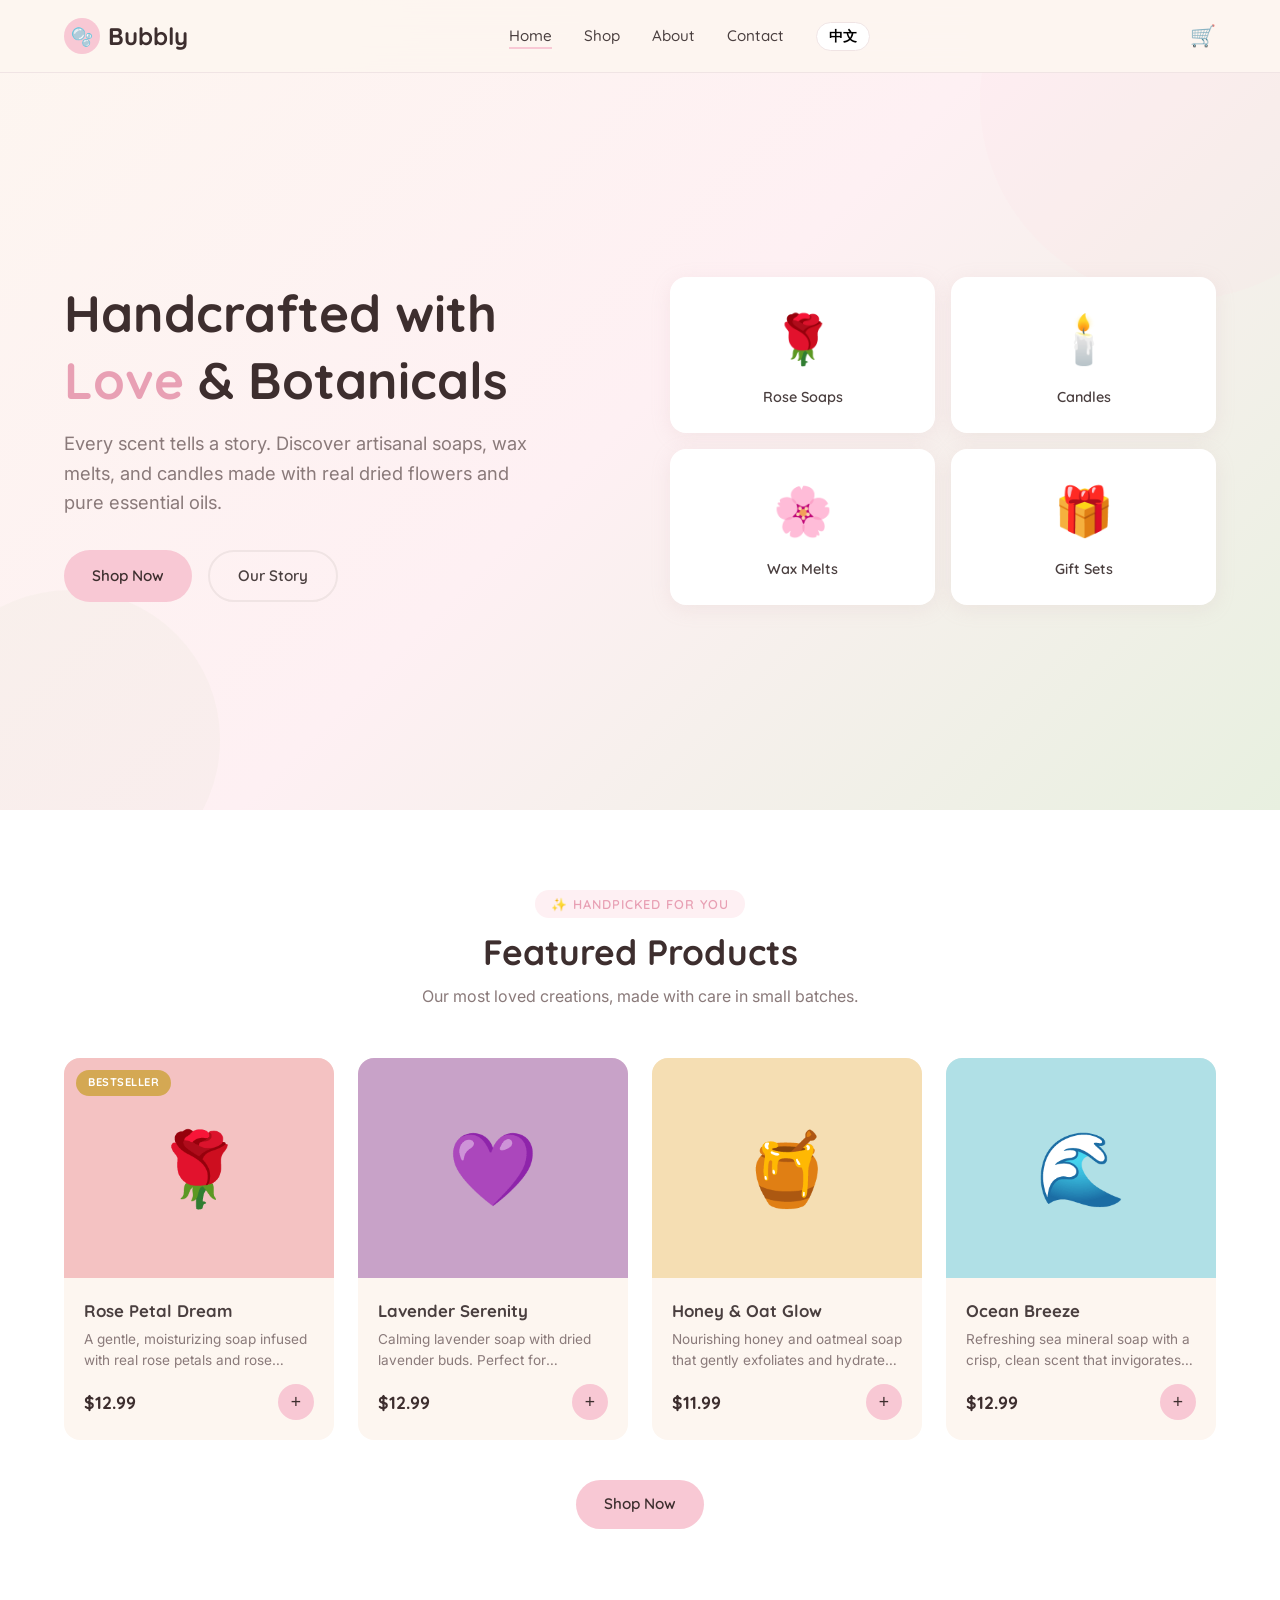
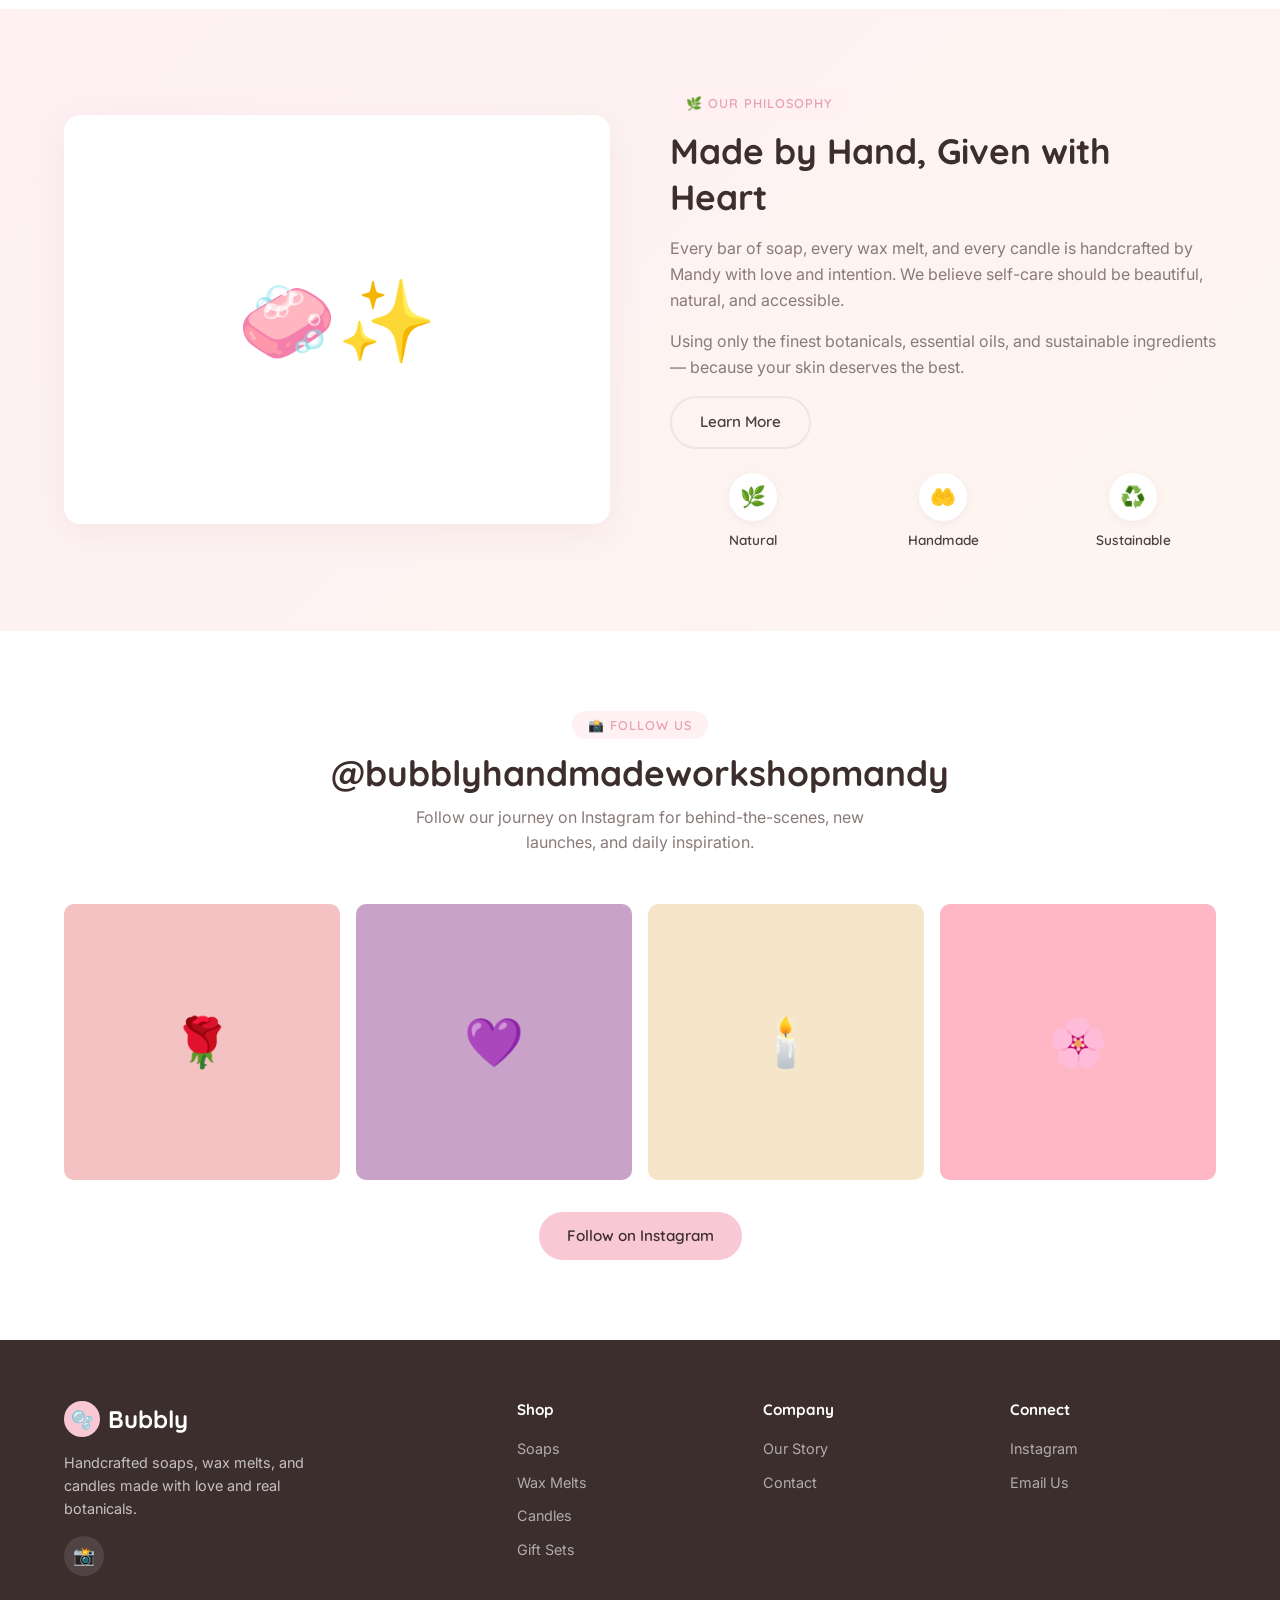
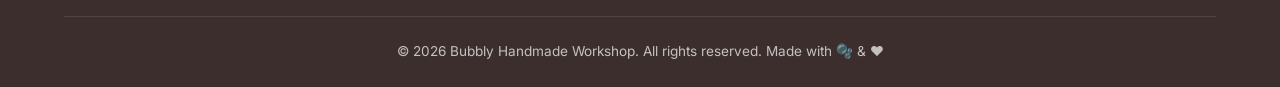
==== index.html @ 559df884 "🫧 Initial Bubbly Handmade Workshop website" ====
<!DOCTYPE html>
<html lang="en">
<head>
  <meta charset="UTF-8">
  <meta name="viewport" content="width=device-width, initial-scale=1.0">
  <title>Bubbly Handmade Workshop — Artisanal Soaps, Candles & Wax Melts</title>
  <meta name="description" content="Handcrafted soaps, wax melts, and candles made with real dried flowers and pure essential oils. Every scent tells a story.">
  <meta property="og:title" content="Bubbly Handmade Workshop">
  <meta property="og:description" content="Artisanal soaps, candles & wax melts handcrafted with love and botanicals.">
  <meta property="og:type" content="website">
  <link rel="preconnect" href="https://fonts.googleapis.com">
  <link href="https://fonts.googleapis.com/css2?family=Inter:wght@400;500;600&family=Quicksand:wght@500;600;700&display=swap" rel="stylesheet">
  <link rel="stylesheet" href="assets/css/style.css">
  <link rel="icon" href="data:image/svg+xml,<svg xmlns=%22http://www.w3.org/2000/svg%22 viewBox=%220 0 100 100%22><text y=%22.9em%22 font-size=%2290%22>🫧</text></svg>">
</head>
<body data-page="home">

  <!-- Header -->
  <header class="header">
    <nav class="nav">
      <a href="index.html" class="logo">
        <span class="logo-bubble">🫧</span>
        Bubbly
      </a>
      <ul class="nav-links">
        <li><a href="index.html" class="active" data-i18n="home">Home</a></li>
        <li><a href="shop.html" data-i18n="shop">Shop</a></li>
        <li><a href="about.html" data-i18n="about">About</a></li>
        <li><a href="contact.html" data-i18n="contact">Contact</a></li>
        <li><button class="lang-toggle" onclick="toggleLang()">中文</button></li>
      </ul>
      <div style="display:flex;align-items:center;gap:16px">
        <div class="nav-cart" onclick="toggleCart()">
          🛒<span class="cart-count"></span>
        </div>
        <button class="menu-toggle" onclick="toggleMenu()">☰</button>
      </div>
    </nav>
  </header>

  <!-- Hero -->
  <section class="hero">
    <div class="hero-content">
      <div class="hero-text">
        <h1 data-i18n="heroTitle">Handcrafted with <span>Love</span> & Botanicals</h1>
        <p class="hero-subtitle" data-i18n="heroSub">Every scent tells a story. Discover artisanal soaps, wax melts, and candles made with real dried flowers and pure essential oils.</p>
        <div class="hero-buttons">
          <a href="shop.html" class="btn btn-primary" data-i18n="shopNow">Shop Now</a>
          <a href="about.html" class="btn btn-secondary" data-i18n="ourStory">Our Story</a>
        </div>
      </div>
      <div class="hero-visual">
        <div class="hero-card">
          <div class="hero-card-emoji">🌹</div>
          <div class="hero-card-label">Rose Soaps</div>
        </div>
        <div class="hero-card">
          <div class="hero-card-emoji">🕯️</div>
          <div class="hero-card-label">Candles</div>
        </div>
        <div class="hero-card">
          <div class="hero-card-emoji">🌸</div>
          <div class="hero-card-label">Wax Melts</div>
        </div>
        <div class="hero-card">
          <div class="hero-card-emoji">🎁</div>
          <div class="hero-card-label">Gift Sets</div>
        </div>
      </div>
    </div>
  </section>

  <!-- Featured Products -->
  <section class="featured section">
    <div class="container">
      <div class="section-header">
        <span class="section-tag" data-i18n="featuredTag">✨ Handpicked for You</span>
        <h2 data-i18n="featuredTitle">Featured Products</h2>
        <p data-i18n="featuredSub">Our most loved creations, made with care in small batches.</p>
      </div>
      <div class="product-grid" id="featured-products"></div>
      <div class="text-center" style="margin-top:40px">
        <a href="shop.html" class="btn btn-primary" data-i18n="shopNow">Shop Now</a>
      </div>
    </div>
  </section>

  <!-- About Preview -->
  <section class="about-preview section">
    <div class="container">
      <div class="about-grid">
        <div class="about-image-placeholder">🧼✨</div>
        <div class="about-text">
          <span class="section-tag" data-i18n="aboutTag">🌿 Our Philosophy</span>
          <h2 data-i18n="aboutTitle">Made by Hand, Given with Heart</h2>
          <p data-i18n="aboutText1">Every bar of soap, every wax melt, and every candle is handcrafted by Mandy with love and intention. We believe self-care should be beautiful, natural, and accessible.</p>
          <p data-i18n="aboutText2">Using only the finest botanicals, essential oils, and sustainable ingredients — because your skin deserves the best.</p>
          <a href="about.html" class="btn btn-secondary" data-i18n="learnMore">Learn More</a>
          <div class="about-values">
            <div class="about-value">
              <div class="about-value-icon">🌿</div>
              <div class="about-value-label" data-i18n="natural">Natural</div>
            </div>
            <div class="about-value">
              <div class="about-value-icon">🤲</div>
              <div class="about-value-label" data-i18n="handmade">Handmade</div>
            </div>
            <div class="about-value">
              <div class="about-value-icon">♻️</div>
              <div class="about-value-label" data-i18n="sustainable">Sustainable</div>
            </div>
          </div>
        </div>
      </div>
    </div>
  </section>

  <!-- Instagram -->
  <section class="instagram-section section">
    <div class="container">
      <div class="section-header">
        <span class="section-tag" data-i18n="instaTag">📸 Follow Us</span>
        <h2 data-i18n="instaTitle">@bubblyhandmadeworkshopmandy</h2>
        <p data-i18n="instaSub">Follow our journey on Instagram for behind-the-scenes, new launches, and daily inspiration.</p>
      </div>
      <div class="insta-grid">
        <div class="insta-item">
          <div class="insta-placeholder" style="background:#f4c2c2">🌹</div>
          <div class="insta-overlay">♡</div>
        </div>
        <div class="insta-item">
          <div class="insta-placeholder" style="background:#c8a2c8">💜</div>
          <div class="insta-overlay">♡</div>
        </div>
        <div class="insta-item">
          <div class="insta-placeholder" style="background:#f5e6ca">🕯️</div>
          <div class="insta-overlay">♡</div>
        </div>
        <div class="insta-item">
          <div class="insta-placeholder" style="background:#ffb7c5">🌸</div>
          <div class="insta-overlay">♡</div>
        </div>
      </div>
      <div class="text-center" style="margin-top:32px">
        <a href="https://www.instagram.com/bubblyhandmadeworkshopmandy" target="_blank" class="btn btn-primary" data-i18n="followUs">Follow on Instagram</a>
      </div>
    </div>
  </section>

  <!-- Footer -->
  <footer class="footer">
    <div class="container">
      <div class="footer-grid">
        <div class="footer-brand">
          <div class="logo"><span class="logo-bubble">🫧</span> Bubbly</div>
          <p>Handcrafted soaps, wax melts, and candles made with love and real botanicals.</p>
          <div class="footer-social">
            <a href="https://www.instagram.com/bubblyhandmadeworkshopmandy" target="_blank">📸</a>
          </div>
        </div>
        <div>
          <h4>Shop</h4>
          <ul class="footer-links">
            <li><a href="shop.html">Soaps</a></li>
            <li><a href="shop.html">Wax Melts</a></li>
            <li><a href="shop.html">Candles</a></li>
            <li><a href="shop.html">Gift Sets</a></li>
          </ul>
        </div>
        <div>
          <h4>Company</h4>
          <ul class="footer-links">
            <li><a href="about.html">Our Story</a></li>
            <li><a href="contact.html">Contact</a></li>
          </ul>
        </div>
        <div>
          <h4>Connect</h4>
          <ul class="footer-links">
            <li><a href="https://www.instagram.com/bubblyhandmadeworkshopmandy" target="_blank">Instagram</a></li>
            <li><a href="mailto:hello@bubblyhandmade.com">Email Us</a></li>
          </ul>
        </div>
      </div>
      <div class="footer-bottom">
        <p>© 2026 Bubbly Handmade Workshop. All rights reserved. Made with 🫧 & ❤️</p>
      </div>
    </div>
  </footer>

  <!-- Cart Drawer -->
  <div class="cart-overlay" onclick="toggleCart()"></div>
  <div class="cart-drawer">
    <div class="cart-header">
      <h3 data-i18n="cartTitle">🛒 Your Cart</h3>
      <button class="cart-close" onclick="toggleCart()">✕</button>
    </div>
    <div class="cart-items"></div>
    <div class="cart-footer">
      <div class="cart-total">
        <span data-i18n="total">Total</span>
        <span class="cart-total-amount">$0.00</span>
      </div>
      <button class="btn btn-gold cart-checkout-btn" onclick="checkout()" data-i18n="checkout">Checkout with Stripe</button>
    </div>
  </div>

  <script src="assets/js/app.js"></script>
</body>
</html>
---- assets/css/style.css ----
/* ============================================
   Bubbly Handmade Workshop — Main Stylesheet
   ============================================ */

/* --- Custom Properties --- */
:root {
  --pink: #f8c8d4;
  --pink-light: #fef0f3;
  --pink-dark: #e8a0b4;
  --cream: #fdf6f0;
  --white: #ffffff;
  --sage: #b8c9a3;
  --sage-light: #e8f0e0;
  --gold: #d4a853;
  --gold-light: #f5e6c8;
  --text: #4a3f3f;
  --text-light: #8a7a7a;
  --text-heading: #3d2e2e;
  --border: #f0e4e4;
  --shadow: rgba(200, 160, 170, 0.15);
  --shadow-hover: rgba(200, 160, 170, 0.25);
  --radius: 16px;
  --radius-sm: 10px;
  --radius-full: 50px;
  --transition: 0.3s ease;
  --font-body: 'Inter', -apple-system, BlinkMacSystemFont, sans-serif;
  --font-accent: 'Quicksand', 'Nunito', sans-serif;
  --max-width: 1200px;
}

/* --- Reset & Base --- */
*, *::before, *::after { box-sizing: border-box; margin: 0; padding: 0; }

html { scroll-behavior: smooth; font-size: 16px; }

body {
  font-family: var(--font-body);
  color: var(--text);
  background: var(--cream);
  line-height: 1.6;
  -webkit-font-smoothing: antialiased;
}

a { color: var(--pink-dark); text-decoration: none; transition: color var(--transition); }
a:hover { color: var(--gold); }

img { max-width: 100%; display: block; }

/* --- Typography --- */
h1, h2, h3, h4 {
  font-family: var(--font-accent);
  color: var(--text-heading);
  font-weight: 700;
  line-height: 1.3;
}

h1 { font-size: clamp(2rem, 5vw, 3.2rem); }
h2 { font-size: clamp(1.5rem, 3.5vw, 2.2rem); }
h3 { font-size: 1.2rem; }

/* --- Utility --- */
.container { max-width: var(--max-width); margin: 0 auto; padding: 0 24px; }
.section { padding: 80px 0; }
.text-center { text-align: center; }
.sr-only { position: absolute; width: 1px; height: 1px; overflow: hidden; clip: rect(0,0,0,0); }

/* --- Buttons --- */
.btn {
  display: inline-flex;
  align-items: center;
  gap: 8px;
  padding: 12px 28px;
  border-radius: var(--radius-full);
  font-family: var(--font-accent);
  font-weight: 600;
  font-size: 0.95rem;
  border: none;
  cursor: pointer;
  transition: all var(--transition);
  text-decoration: none;
}

.btn-primary {
  background: var(--pink);
  color: var(--text-heading);
}
.btn-primary:hover {
  background: var(--pink-dark);
  color: var(--white);
  transform: translateY(-2px);
  box-shadow: 0 8px 24px var(--shadow-hover);
}

.btn-secondary {
  background: transparent;
  color: var(--text);
  border: 2px solid var(--border);
}
.btn-secondary:hover {
  border-color: var(--pink);
  color: var(--pink-dark);
}

.btn-gold {
  background: var(--gold);
  color: var(--white);
}
.btn-gold:hover {
  background: #c49a48;
  transform: translateY(-2px);
  box-shadow: 0 8px 24px rgba(212, 168, 83, 0.3);
}

.btn-sm { padding: 8px 20px; font-size: 0.85rem; }

/* --- Header / Nav --- */
.header {
  position: fixed;
  top: 0; left: 0; right: 0;
  z-index: 1000;
  background: rgba(253, 246, 240, 0.92);
  backdrop-filter: blur(20px);
  border-bottom: 1px solid var(--border);
  transition: box-shadow var(--transition);
}

.header.scrolled { box-shadow: 0 4px 20px var(--shadow); }

.nav {
  display: flex;
  align-items: center;
  justify-content: space-between;
  height: 72px;
  max-width: var(--max-width);
  margin: 0 auto;
  padding: 0 24px;
}

.logo {
  font-family: var(--font-accent);
  font-size: 1.5rem;
  font-weight: 700;
  color: var(--text-heading);
  display: flex;
  align-items: center;
  gap: 8px;
}

.logo-bubble {
  width: 36px; height: 36px;
  background: var(--pink);
  border-radius: 50%;
  display: flex; align-items: center; justify-content: center;
  font-size: 1.1rem;
}

.nav-links { display: flex; gap: 32px; list-style: none; align-items: center; }

.nav-links a {
  font-family: var(--font-accent);
  font-weight: 500;
  color: var(--text);
  font-size: 0.95rem;
  position: relative;
}

.nav-links a::after {
  content: '';
  position: absolute;
  bottom: -4px; left: 0;
  width: 0; height: 2px;
  background: var(--pink);
  transition: width var(--transition);
}

.nav-links a:hover::after,
.nav-links a.active::after { width: 100%; }

.nav-cart {
  position: relative;
  font-size: 1.3rem;
  cursor: pointer;
}

.cart-count {
  position: absolute;
  top: -8px; right: -10px;
  background: var(--gold);
  color: white;
  font-size: 0.7rem;
  font-weight: 700;
  width: 20px; height: 20px;
  border-radius: 50%;
  display: flex; align-items: center; justify-content: center;
}

.cart-count:empty { display: none; }

.lang-toggle {
  font-size: 0.85rem;
  padding: 4px 12px;
  border-radius: var(--radius-full);
  border: 1.5px solid var(--border);
  background: var(--white);
  cursor: pointer;
  font-family: var(--font-accent);
  font-weight: 600;
  transition: all var(--transition);
}

.lang-toggle:hover { border-color: var(--pink); }

/* Mobile menu */
.menu-toggle {
  display: none;
  background: none; border: none;
  font-size: 1.5rem; cursor: pointer;
  color: var(--text);
}

/* --- Hero --- */
.hero {
  min-height: 90vh;
  display: flex;
  align-items: center;
  padding-top: 72px;
  background: linear-gradient(135deg, var(--cream) 0%, var(--pink-light) 50%, var(--sage-light) 100%);
  position: relative;
  overflow: hidden;
}

.hero::before {
  content: '';
  position: absolute;
  width: 400px; height: 400px;
  background: var(--pink);
  border-radius: 50%;
  opacity: 0.08;
  top: -100px; right: -100px;
}

.hero::after {
  content: '';
  position: absolute;
  width: 300px; height: 300px;
  background: var(--sage);
  border-radius: 50%;
  opacity: 0.08;
  bottom: -80px; left: -80px;
}

.hero-content {
  max-width: var(--max-width);
  margin: 0 auto;
  padding: 0 24px;
  display: grid;
  grid-template-columns: 1fr 1fr;
  gap: 60px;
  align-items: center;
  position: relative;
  z-index: 1;
}

.hero-text h1 {
  margin-bottom: 16px;
}

.hero-text h1 span { color: var(--pink-dark); }

.hero-subtitle {
  font-size: 1.15rem;
  color: var(--text-light);
  margin-bottom: 32px;
  max-width: 480px;
}

.hero-buttons { display: flex; gap: 16px; flex-wrap: wrap; }

.hero-visual {
  display: grid;
  grid-template-columns: 1fr 1fr;
  gap: 16px;
}

.hero-card {
  background: var(--white);
  border-radius: var(--radius);
  padding: 24px;
  text-align: center;
  box-shadow: 0 4px 20px var(--shadow);
  transition: transform var(--transition);
  animation: fadeUp 0.6s ease both;
}

.hero-card:nth-child(2) { animation-delay: 0.1s; transform: translateY(20px); }
.hero-card:nth-child(3) { animation-delay: 0.2s; }
.hero-card:nth-child(4) { animation-delay: 0.3s; transform: translateY(20px); }

.hero-card:hover { transform: translateY(-4px); }
.hero-card:nth-child(2):hover, .hero-card:nth-child(4):hover { transform: translateY(16px); }

.hero-card-emoji { font-size: 3rem; margin-bottom: 8px; }
.hero-card-label { font-family: var(--font-accent); font-weight: 600; font-size: 0.9rem; }

/* --- Featured Products --- */
.featured { background: var(--white); }

.section-header {
  text-align: center;
  margin-bottom: 48px;
}

.section-header p {
  color: var(--text-light);
  margin-top: 8px;
  max-width: 500px;
  margin-left: auto;
  margin-right: auto;
}

.section-tag {
  display: inline-block;
  background: var(--pink-light);
  color: var(--pink-dark);
  padding: 4px 16px;
  border-radius: var(--radius-full);
  font-size: 0.8rem;
  font-weight: 600;
  font-family: var(--font-accent);
  margin-bottom: 12px;
  text-transform: uppercase;
  letter-spacing: 1px;
}

.product-grid {
  display: grid;
  grid-template-columns: repeat(auto-fill, minmax(260px, 1fr));
  gap: 24px;
}

.product-card {
  background: var(--cream);
  border-radius: var(--radius);
  overflow: hidden;
  transition: all var(--transition);
  cursor: pointer;
  position: relative;
}

.product-card:hover {
  transform: translateY(-6px);
  box-shadow: 0 12px 32px var(--shadow-hover);
}

.product-image {
  height: 220px;
  display: flex;
  align-items: center;
  justify-content: center;
  font-size: 4.5rem;
  position: relative;
}

.product-badge {
  position: absolute;
  top: 12px; left: 12px;
  background: var(--gold);
  color: white;
  font-size: 0.7rem;
  font-weight: 700;
  padding: 4px 12px;
  border-radius: var(--radius-full);
  font-family: var(--font-accent);
  text-transform: uppercase;
  letter-spacing: 0.5px;
}

.product-info { padding: 20px; }

.product-name {
  font-family: var(--font-accent);
  font-weight: 700;
  font-size: 1.05rem;
  margin-bottom: 4px;
}

.product-desc {
  font-size: 0.85rem;
  color: var(--text-light);
  margin-bottom: 12px;
  display: -webkit-box;
  -webkit-line-clamp: 2;
  -webkit-box-orient: vertical;
  overflow: hidden;
}

.product-footer {
  display: flex;
  align-items: center;
  justify-content: space-between;
}

.product-price {
  font-family: var(--font-accent);
  font-weight: 700;
  font-size: 1.1rem;
  color: var(--text-heading);
}

.add-to-cart-btn {
  width: 36px; height: 36px;
  border-radius: 50%;
  border: none;
  background: var(--pink);
  color: var(--text-heading);
  font-size: 1.1rem;
  cursor: pointer;
  transition: all var(--transition);
  display: flex; align-items: center; justify-content: center;
}

.add-to-cart-btn:hover {
  background: var(--gold);
  color: white;
  transform: scale(1.1);
}

/* --- About Preview --- */
.about-preview {
  background: linear-gradient(135deg, var(--pink-light), var(--cream));
}

.about-grid {
  display: grid;
  grid-template-columns: 1fr 1fr;
  gap: 60px;
  align-items: center;
}

.about-image-placeholder {
  width: 100%;
  aspect-ratio: 4/3;
  background: var(--white);
  border-radius: var(--radius);
  display: flex;
  align-items: center;
  justify-content: center;
  font-size: 5rem;
  box-shadow: 0 8px 32px var(--shadow);
}

.about-text h2 { margin-bottom: 16px; }

.about-text p {
  color: var(--text-light);
  margin-bottom: 16px;
}

.about-values {
  display: flex;
  gap: 24px;
  margin-top: 24px;
}

.about-value {
  text-align: center;
  flex: 1;
}

.about-value-icon {
  width: 48px; height: 48px;
  background: var(--white);
  border-radius: 50%;
  display: flex; align-items: center; justify-content: center;
  font-size: 1.3rem;
  margin: 0 auto 8px;
  box-shadow: 0 2px 8px var(--shadow);
}

.about-value-label {
  font-family: var(--font-accent);
  font-weight: 600;
  font-size: 0.85rem;
}

/* --- Instagram Section --- */
.instagram-section { background: var(--white); }

.insta-grid {
  display: grid;
  grid-template-columns: repeat(4, 1fr);
  gap: 16px;
  margin-top: 32px;
}

.insta-item {
  aspect-ratio: 1;
  border-radius: var(--radius-sm);
  overflow: hidden;
  position: relative;
  cursor: pointer;
}

.insta-placeholder {
  width: 100%;
  height: 100%;
  display: flex;
  align-items: center;
  justify-content: center;
  font-size: 3rem;
  transition: transform var(--transition);
}

.insta-item:hover .insta-placeholder { transform: scale(1.05); }

.insta-overlay {
  position: absolute;
  inset: 0;
  background: rgba(248, 200, 212, 0.8);
  display: flex;
  align-items: center;
  justify-content: center;
  opacity: 0;
  transition: opacity var(--transition);
  color: white;
  font-size: 1.5rem;
}

.insta-item:hover .insta-overlay { opacity: 1; }

/* --- Footer --- */
.footer {
  background: var(--text-heading);
  color: rgba(255,255,255,0.7);
  padding: 60px 0 24px;
}

.footer-grid {
  display: grid;
  grid-template-columns: 2fr 1fr 1fr 1fr;
  gap: 40px;
  margin-bottom: 40px;
}

.footer-brand .logo { color: white; margin-bottom: 12px; }
.footer-brand .logo-bubble { background: var(--pink); }
.footer-brand p { font-size: 0.9rem; max-width: 280px; }

.footer h4 {
  color: white;
  font-size: 0.95rem;
  margin-bottom: 16px;
}

.footer-links { list-style: none; }
.footer-links li { margin-bottom: 8px; }
.footer-links a {
  color: rgba(255,255,255,0.6);
  font-size: 0.9rem;
  transition: color var(--transition);
}
.footer-links a:hover { color: var(--pink); }

.footer-social {
  display: flex;
  gap: 12px;
  margin-top: 16px;
}

.footer-social a {
  width: 40px; height: 40px;
  border-radius: 50%;
  background: rgba(255,255,255,0.1);
  display: flex; align-items: center; justify-content: center;
  font-size: 1.1rem;
  transition: all var(--transition);
}

.footer-social a:hover { background: var(--pink); transform: translateY(-2px); }

.footer-bottom {
  border-top: 1px solid rgba(255,255,255,0.1);
  padding-top: 24px;
  text-align: center;
  font-size: 0.85rem;
}

/* --- Shop Page --- */
.shop-hero {
  padding: 120px 0 40px;
  background: linear-gradient(135deg, var(--cream), var(--pink-light));
  text-align: center;
}

.category-filters {
  display: flex;
  gap: 12px;
  justify-content: center;
  margin-top: 24px;
  flex-wrap: wrap;
}

.filter-btn {
  padding: 8px 24px;
  border-radius: var(--radius-full);
  border: 2px solid var(--border);
  background: var(--white);
  font-family: var(--font-accent);
  font-weight: 600;
  font-size: 0.85rem;
  cursor: pointer;
  transition: all var(--transition);
  color: var(--text);
}

.filter-btn:hover, .filter-btn.active {
  background: var(--pink);
  border-color: var(--pink);
  color: var(--text-heading);
}

.shop-grid { padding: 60px 0 80px; }

/* --- About Page --- */
.about-hero {
  padding: 120px 0 60px;
  background: linear-gradient(135deg, var(--sage-light), var(--cream), var(--pink-light));
  text-align: center;
}

.about-story { background: var(--white); }

.story-content {
  max-width: 700px;
  margin: 0 auto;
  text-align: center;
}

.story-content p {
  color: var(--text-light);
  font-size: 1.05rem;
  margin-bottom: 16px;
  line-height: 1.8;
}

.values-grid {
  display: grid;
  grid-template-columns: repeat(3, 1fr);
  gap: 32px;
  margin-top: 48px;
}

.value-card {
  background: var(--cream);
  border-radius: var(--radius);
  padding: 32px;
  text-align: center;
  transition: transform var(--transition);
}

.value-card:hover { transform: translateY(-4px); }

.value-icon {
  font-size: 2.5rem;
  margin-bottom: 16px;
}

.value-card h3 { margin-bottom: 8px; }
.value-card p { font-size: 0.9rem; color: var(--text-light); }

/* --- Contact Page --- */
.contact-hero {
  padding: 120px 0 40px;
  background: linear-gradient(135deg, var(--cream), var(--pink-light));
  text-align: center;
}

.contact-grid {
  display: grid;
  grid-template-columns: 1fr 1fr;
  gap: 48px;
  align-items: start;
}

.contact-form {
  background: var(--white);
  padding: 40px;
  border-radius: var(--radius);
  box-shadow: 0 4px 20px var(--shadow);
}

.form-group { margin-bottom: 20px; }

.form-group label {
  display: block;
  font-family: var(--font-accent);
  font-weight: 600;
  font-size: 0.9rem;
  margin-bottom: 6px;
}

.form-group input,
.form-group textarea,
.form-group select {
  width: 100%;
  padding: 12px 16px;
  border: 2px solid var(--border);
  border-radius: var(--radius-sm);
  font-family: var(--font-body);
  font-size: 0.95rem;
  transition: border-color var(--transition);
  background: var(--cream);
}

.form-group input:focus,
.form-group textarea:focus {
  outline: none;
  border-color: var(--pink);
}

.form-group textarea { resize: vertical; min-height: 120px; }

.contact-info-cards { display: flex; flex-direction: column; gap: 20px; }

.info-card {
  background: var(--white);
  padding: 24px;
  border-radius: var(--radius);
  display: flex;
  align-items: center;
  gap: 16px;
  box-shadow: 0 2px 12px var(--shadow);
}

.info-card-icon {
  width: 48px; height: 48px;
  background: var(--pink-light);
  border-radius: 50%;
  display: flex; align-items: center; justify-content: center;
  font-size: 1.3rem;
  flex-shrink: 0;
}

.info-card h4 { font-size: 0.95rem; margin-bottom: 2px; }
.info-card p { font-size: 0.85rem; color: var(--text-light); }

/* --- Cart Drawer --- */
.cart-overlay {
  position: fixed;
  inset: 0;
  background: rgba(0,0,0,0.4);
  z-index: 2000;
  opacity: 0;
  pointer-events: none;
  transition: opacity var(--transition);
}

.cart-overlay.open { opacity: 1; pointer-events: all; }

.cart-drawer {
  position: fixed;
  top: 0; right: 0;
  width: 400px;
  max-width: 90vw;
  height: 100vh;
  background: var(--white);
  z-index: 2001;
  transform: translateX(100%);
  transition: transform var(--transition);
  display: flex;
  flex-direction: column;
}

.cart-drawer.open { transform: translateX(0); }

.cart-header {
  display: flex;
  align-items: center;
  justify-content: space-between;
  padding: 24px;
  border-bottom: 1px solid var(--border);
}

.cart-header h3 { font-family: var(--font-accent); }

.cart-close {
  background: none; border: none;
  font-size: 1.5rem; cursor: pointer;
  color: var(--text);
}

.cart-items {
  flex: 1;
  overflow-y: auto;
  padding: 24px;
}

.cart-empty {
  text-align: center;
  padding: 40px 0;
  color: var(--text-light);
}

.cart-empty-emoji { font-size: 3rem; margin-bottom: 12px; }

.cart-item {
  display: flex;
  gap: 16px;
  padding: 16px 0;
  border-bottom: 1px solid var(--border);
  align-items: center;
}

.cart-item-image {
  width: 60px; height: 60px;
  border-radius: var(--radius-sm);
  display: flex; align-items: center; justify-content: center;
  font-size: 2rem;
  flex-shrink: 0;
}

.cart-item-details { flex: 1; }
.cart-item-name { font-family: var(--font-accent); font-weight: 600; font-size: 0.95rem; }
.cart-item-price { font-size: 0.85rem; color: var(--text-light); }

.cart-item-qty {
  display: flex;
  align-items: center;
  gap: 8px;
}

.qty-btn {
  width: 28px; height: 28px;
  border-radius: 50%;
  border: 1.5px solid var(--border);
  background: none;
  cursor: pointer;
  font-size: 1rem;
  display: flex; align-items: center; justify-content: center;
  transition: all var(--transition);
}

.qty-btn:hover { border-color: var(--pink); background: var(--pink-light); }

.cart-footer {
  padding: 24px;
  border-top: 1px solid var(--border);
}

.cart-total {
  display: flex;
  justify-content: space-between;
  margin-bottom: 16px;
  font-family: var(--font-accent);
  font-weight: 700;
  font-size: 1.1rem;
}

.cart-checkout-btn { width: 100%; justify-content: center; }

/* --- Animations --- */
@keyframes fadeUp {
  from { opacity: 0; transform: translateY(20px); }
  to { opacity: 1; transform: translateY(0); }
}

.fade-in {
  opacity: 0;
  transform: translateY(20px);
  transition: opacity 0.6s ease, transform 0.6s ease;
}

.fade-in.visible {
  opacity: 1;
  transform: translateY(0);
}

/* --- Toast Notification --- */
.toast {
  position: fixed;
  bottom: 24px;
  right: 24px;
  background: var(--text-heading);
  color: white;
  padding: 14px 24px;
  border-radius: var(--radius-sm);
  font-family: var(--font-accent);
  font-weight: 600;
  font-size: 0.9rem;
  z-index: 3000;
  transform: translateY(100px);
  opacity: 0;
  transition: all 0.4s ease;
  display: flex; align-items: center; gap: 8px;
}

.toast.show { transform: translateY(0); opacity: 1; }

/* --- Responsive --- */
@media (max-width: 768px) {
  .nav-links { display: none; }
  .menu-toggle { display: block; }
  
  .nav-links.open {
    display: flex;
    flex-direction: column;
    position: absolute;
    top: 72px; left: 0; right: 0;
    background: var(--cream);
    padding: 24px;
    gap: 20px;
    border-bottom: 1px solid var(--border);
    box-shadow: 0 8px 20px var(--shadow);
  }

  .hero-content { grid-template-columns: 1fr; text-align: center; }
  .hero-subtitle { margin-left: auto; margin-right: auto; }
  .hero-buttons { justify-content: center; }
  .hero-visual { grid-template-columns: 1fr 1fr; }
  .hero-card:nth-child(2), .hero-card:nth-child(4) { transform: none; }

  .about-grid { grid-template-columns: 1fr; }
  .footer-grid { grid-template-columns: 1fr 1fr; }
  .contact-grid { grid-template-columns: 1fr; }
  .values-grid { grid-template-columns: 1fr; }
  .insta-grid { grid-template-columns: 1fr 1fr; }
  .about-values { flex-direction: column; }
}
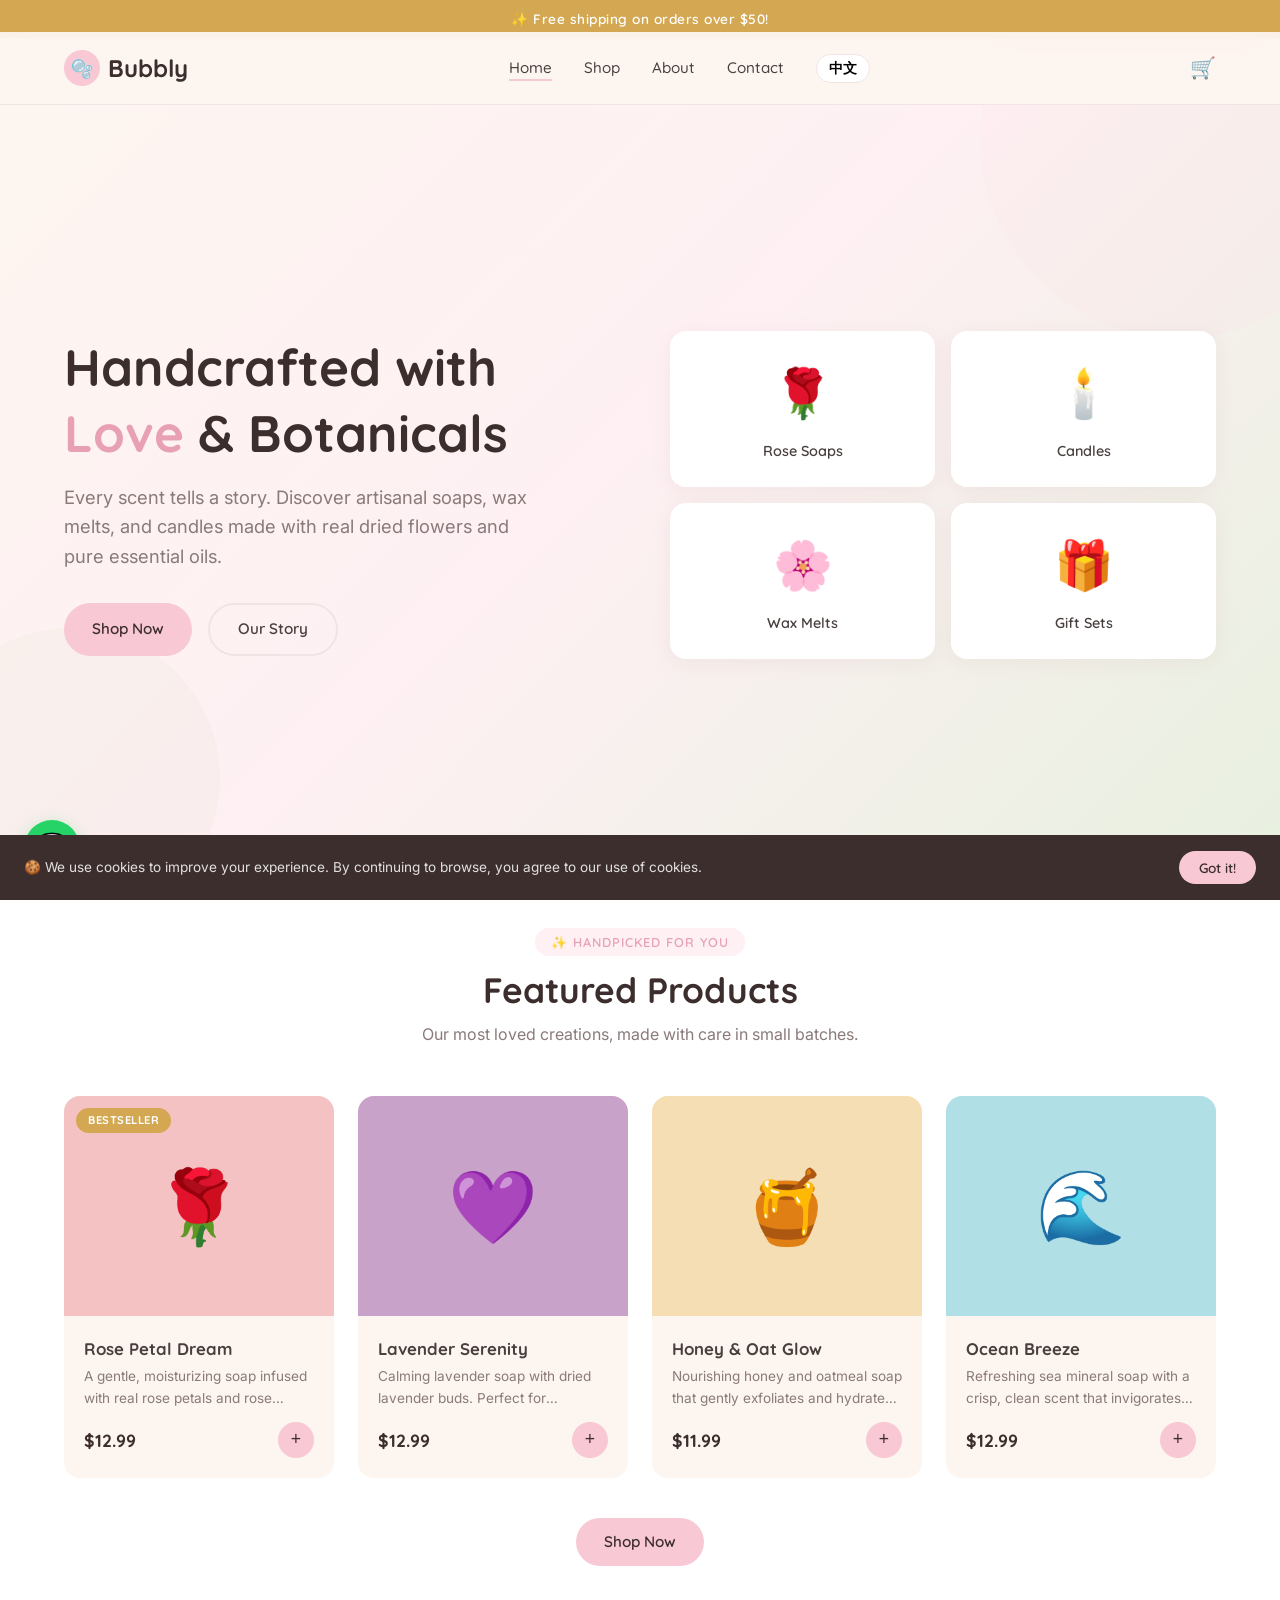
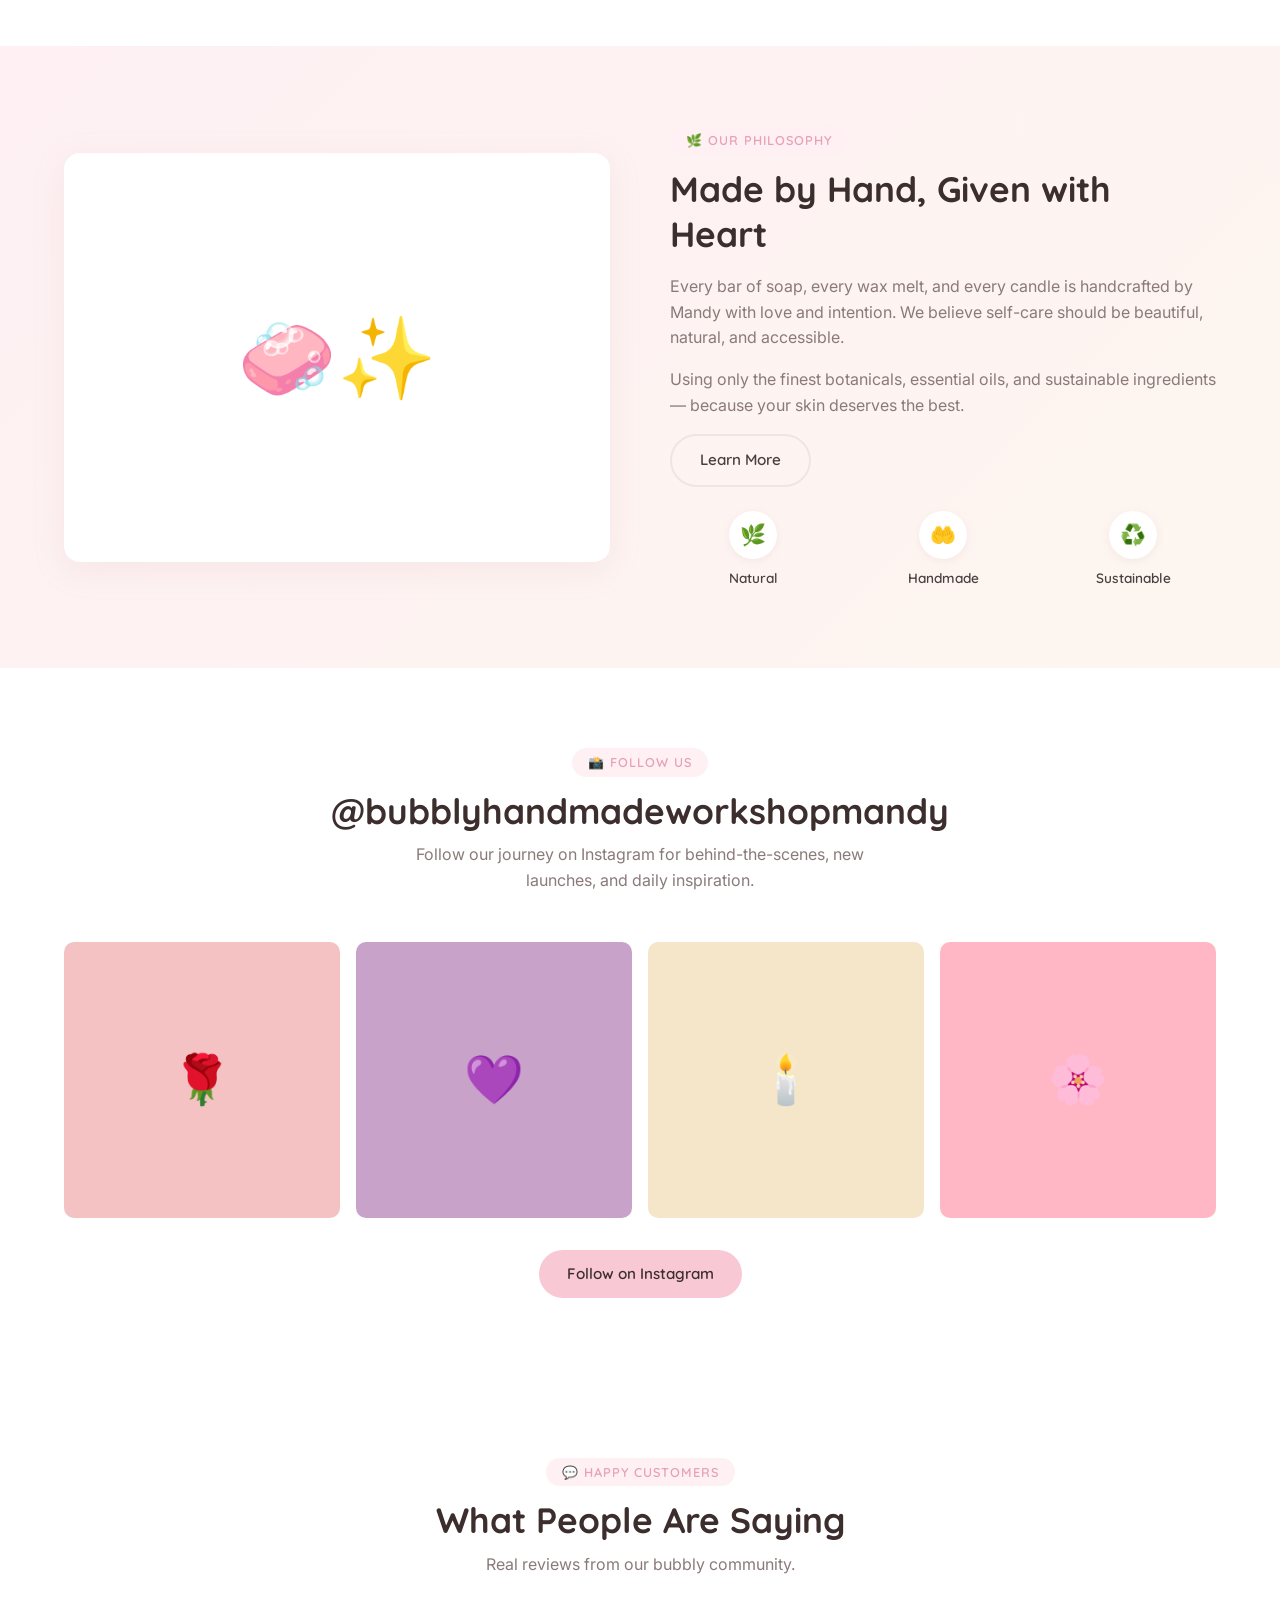
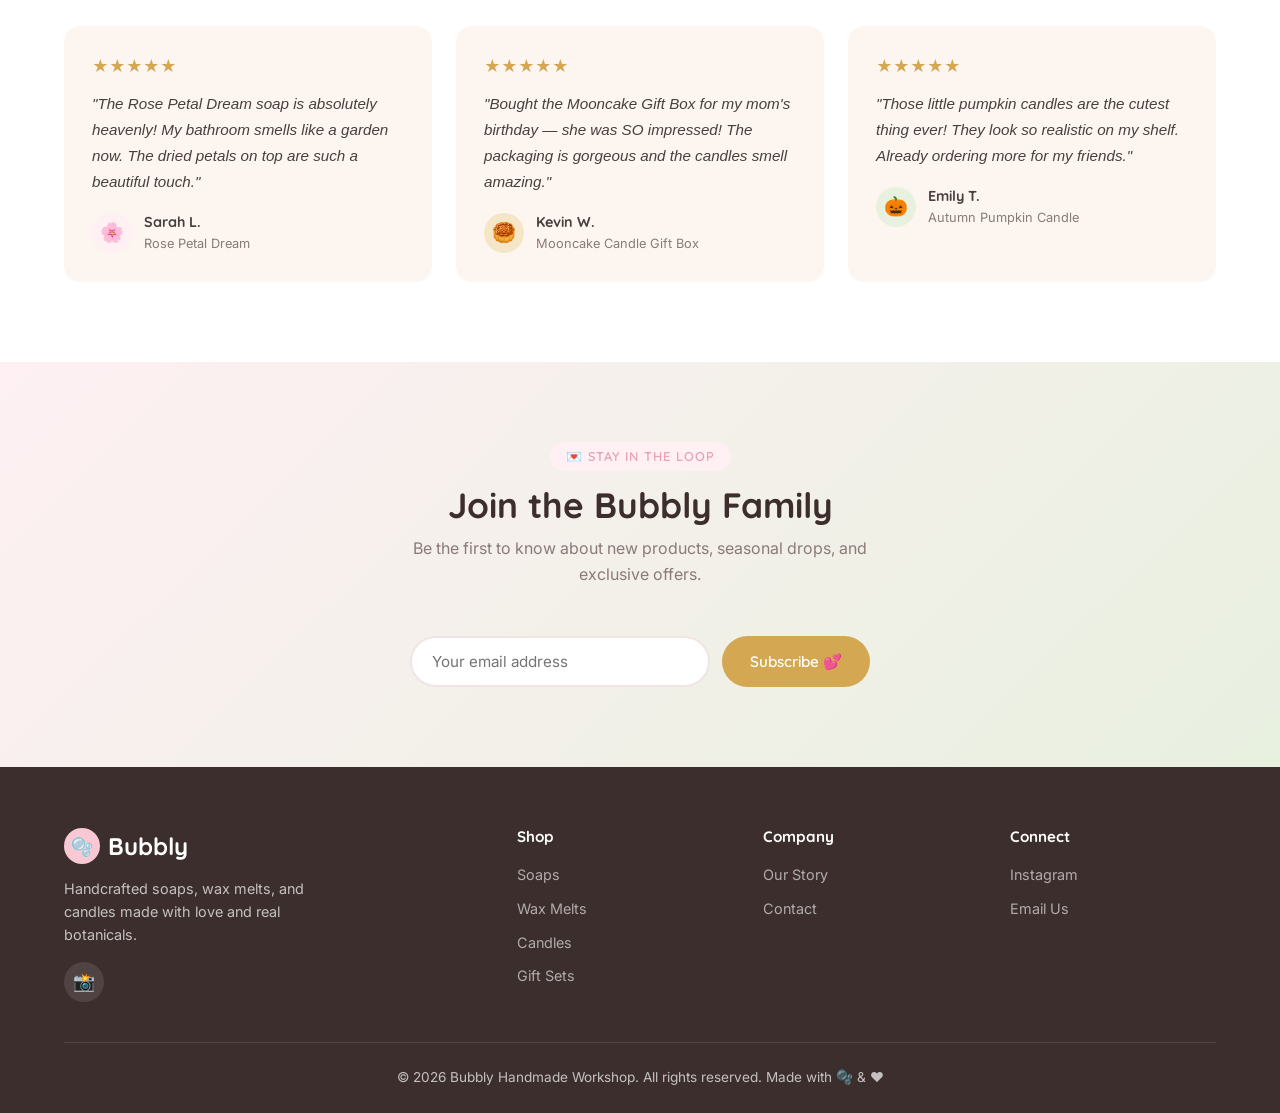
==== commit d59ca6a3: "✨ Major enhancements: testimonials, newsletter, search, quick-view, accessibility & more" ====
--- a/index.html
+++ b/index.html
@@ -11,9 +11,13 @@
   <link rel="preconnect" href="https://fonts.googleapis.com">
   <link href="https://fonts.googleapis.com/css2?family=Inter:wght@400;500;600&family=Quicksand:wght@500;600;700&display=swap" rel="stylesheet">
   <link rel="stylesheet" href="assets/css/style.css">
+  <link rel="stylesheet" href="assets/css/enhancements.css">
   <link rel="icon" href="data:image/svg+xml,<svg xmlns=%22http://www.w3.org/2000/svg%22 viewBox=%220 0 100 100%22><text y=%22.9em%22 font-size=%2290%22>🫧</text></svg>">
 </head>
 <body data-page="home">
+
+  <!-- Skip to Content (Accessibility) -->
+  <a href="#main-content" class="skip-link">Skip to content</a>
 
   <!-- Header -->
   <header class="header">
@@ -39,7 +43,7 @@
   </header>
 
   <!-- Hero -->
-  <section class="hero">
+  <section class="hero" id="main-content">
     <div class="hero-content">
       <div class="hero-text">
         <h1 data-i18n="heroTitle">Handcrafted with <span>Love</span> & Botanicals</h1>
@@ -147,6 +151,67 @@
     </div>
   </section>
 
+  <!-- Testimonials -->
+  <section class="testimonials section">
+    <div class="container">
+      <div class="section-header">
+        <span class="section-tag">💬 Happy Customers</span>
+        <h2>What People Are Saying</h2>
+        <p>Real reviews from our bubbly community.</p>
+      </div>
+      <div class="testimonial-grid">
+        <div class="testimonial-card fade-in">
+          <div class="testimonial-stars">★★★★★</div>
+          <div class="testimonial-text">"The Rose Petal Dream soap is absolutely heavenly! My bathroom smells like a garden now. The dried petals on top are such a beautiful touch."</div>
+          <div class="testimonial-author">
+            <div class="testimonial-avatar" style="background:var(--pink-light)">🌸</div>
+            <div>
+              <div class="testimonial-name">Sarah L.</div>
+              <div class="testimonial-product">Rose Petal Dream</div>
+            </div>
+          </div>
+        </div>
+        <div class="testimonial-card fade-in">
+          <div class="testimonial-stars">★★★★★</div>
+          <div class="testimonial-text">"Bought the Mooncake Gift Box for my mom's birthday — she was SO impressed! The packaging is gorgeous and the candles smell amazing."</div>
+          <div class="testimonial-author">
+            <div class="testimonial-avatar" style="background:var(--gold-light)">🥮</div>
+            <div>
+              <div class="testimonial-name">Kevin W.</div>
+              <div class="testimonial-product">Mooncake Candle Gift Box</div>
+            </div>
+          </div>
+        </div>
+        <div class="testimonial-card fade-in">
+          <div class="testimonial-stars">★★★★★</div>
+          <div class="testimonial-text">"Those little pumpkin candles are the cutest thing ever! They look so realistic on my shelf. Already ordering more for my friends."</div>
+          <div class="testimonial-author">
+            <div class="testimonial-avatar" style="background:var(--sage-light)">🎃</div>
+            <div>
+              <div class="testimonial-name">Emily T.</div>
+              <div class="testimonial-product">Autumn Pumpkin Candle</div>
+            </div>
+          </div>
+        </div>
+      </div>
+    </div>
+  </section>
+
+  <!-- Newsletter -->
+  <section class="newsletter section">
+    <div class="container">
+      <div class="section-header">
+        <span class="section-tag">💌 Stay in the Loop</span>
+        <h2>Join the Bubbly Family</h2>
+        <p>Be the first to know about new products, seasonal drops, and exclusive offers.</p>
+      </div>
+      <form class="newsletter-form" id="newsletter-form">
+        <input type="email" placeholder="Your email address" required>
+        <button type="submit" class="btn btn-gold">Subscribe 💕</button>
+      </form>
+    </div>
+  </section>
+
   <!-- Footer -->
   <footer class="footer">
     <div class="container">
@@ -206,5 +271,6 @@
   </div>
 
   <script src="assets/js/app.js"></script>
+  <script src="assets/js/enhancements.js"></script>
 </body>
 </html>
--- a/assets/css/enhancements.css
+++ b/assets/css/enhancements.css
@@ -0,0 +1,354 @@
+/* ============================================
+   Bubbly Handmade Workshop — Enhancements
+   ============================================ */
+
+/* --- 1. ACCESSIBILITY: Skip to Content --- */
+.skip-link {
+  position: absolute;
+  top: -100%;
+  left: 16px;
+  background: var(--gold);
+  color: white;
+  padding: 12px 24px;
+  border-radius: var(--radius-full);
+  font-family: var(--font-accent);
+  font-weight: 600;
+  z-index: 9999;
+  transition: top 0.3s;
+}
+.skip-link:focus { top: 12px; }
+
+/* --- 2. BACK TO TOP BUTTON --- */
+.back-to-top {
+  position: fixed;
+  bottom: 24px;
+  right: 24px;
+  width: 48px;
+  height: 48px;
+  border-radius: 50%;
+  background: var(--pink);
+  color: var(--text-heading);
+  border: none;
+  font-size: 1.3rem;
+  cursor: pointer;
+  box-shadow: 0 4px 16px var(--shadow);
+  opacity: 0;
+  pointer-events: none;
+  transition: all var(--transition);
+  z-index: 1500;
+  display: flex;
+  align-items: center;
+  justify-content: center;
+}
+.back-to-top.visible { opacity: 1; pointer-events: all; }
+.back-to-top:hover { background: var(--gold); color: white; transform: translateY(-3px); }
+
+/* --- 3. COOKIE / PRIVACY BANNER --- */
+.cookie-banner {
+  position: fixed;
+  bottom: 0;
+  left: 0;
+  right: 0;
+  background: var(--text-heading);
+  color: rgba(255,255,255,0.85);
+  padding: 16px 24px;
+  display: flex;
+  align-items: center;
+  justify-content: space-between;
+  gap: 16px;
+  z-index: 2500;
+  font-size: 0.85rem;
+  transform: translateY(100%);
+  transition: transform 0.4s ease;
+  flex-wrap: wrap;
+}
+.cookie-banner.show { transform: translateY(0); }
+.cookie-banner p { margin: 0; flex: 1; min-width: 200px; }
+.cookie-banner .btn { flex-shrink: 0; }
+
+/* --- 4. PRODUCT QUICK VIEW MODAL --- */
+.modal-overlay {
+  position: fixed;
+  inset: 0;
+  background: rgba(0,0,0,0.5);
+  z-index: 3000;
+  display: flex;
+  align-items: center;
+  justify-content: center;
+  opacity: 0;
+  pointer-events: none;
+  transition: opacity 0.3s ease;
+  padding: 24px;
+}
+.modal-overlay.open { opacity: 1; pointer-events: all; }
+
+.modal {
+  background: var(--white);
+  border-radius: var(--radius);
+  max-width: 500px;
+  width: 100%;
+  max-height: 90vh;
+  overflow-y: auto;
+  transform: scale(0.9) translateY(20px);
+  transition: transform 0.3s ease;
+  box-shadow: 0 24px 64px rgba(0,0,0,0.2);
+}
+.modal-overlay.open .modal { transform: scale(1) translateY(0); }
+
+.modal-image {
+  height: 250px;
+  display: flex;
+  align-items: center;
+  justify-content: center;
+  font-size: 6rem;
+  border-radius: var(--radius) var(--radius) 0 0;
+  position: relative;
+}
+
+.modal-close {
+  position: absolute;
+  top: 12px;
+  right: 12px;
+  width: 36px; height: 36px;
+  border-radius: 50%;
+  border: none;
+  background: rgba(255,255,255,0.9);
+  font-size: 1.2rem;
+  cursor: pointer;
+  display: flex; align-items: center; justify-content: center;
+  transition: all var(--transition);
+}
+.modal-close:hover { background: var(--pink); }
+
+.modal-body { padding: 24px; }
+.modal-body h2 { margin-bottom: 4px; font-size: 1.4rem; }
+.modal-body .product-price { font-size: 1.3rem; margin-bottom: 12px; display: block; }
+.modal-body .product-desc { 
+  -webkit-line-clamp: unset; 
+  color: var(--text-light); 
+  margin-bottom: 20px; 
+  line-height: 1.7;
+}
+.modal-body .btn { width: 100%; justify-content: center; }
+
+/* --- 5. NEWSLETTER / EMAIL SIGNUP --- */
+.newsletter {
+  background: linear-gradient(135deg, var(--pink-light), var(--sage-light));
+  text-align: center;
+}
+
+.newsletter-form {
+  display: flex;
+  gap: 12px;
+  max-width: 460px;
+  margin: 24px auto 0;
+  flex-wrap: wrap;
+  justify-content: center;
+}
+
+.newsletter-form input {
+  flex: 1;
+  min-width: 200px;
+  padding: 14px 20px;
+  border: 2px solid var(--border);
+  border-radius: var(--radius-full);
+  font-family: var(--font-body);
+  font-size: 0.95rem;
+  background: var(--white);
+  transition: border-color var(--transition);
+}
+.newsletter-form input:focus { outline: none; border-color: var(--pink); }
+
+/* --- 6. TESTIMONIALS / REVIEWS --- */
+.testimonials { background: var(--white); }
+
+.testimonial-grid {
+  display: grid;
+  grid-template-columns: repeat(auto-fill, minmax(300px, 1fr));
+  gap: 24px;
+}
+
+.testimonial-card {
+  background: var(--cream);
+  padding: 28px;
+  border-radius: var(--radius);
+  position: relative;
+  transition: transform var(--transition);
+}
+.testimonial-card:hover { transform: translateY(-4px); }
+
+.testimonial-stars { font-size: 1rem; margin-bottom: 12px; color: var(--gold); }
+
+.testimonial-text {
+  font-size: 0.95rem;
+  color: var(--text);
+  line-height: 1.7;
+  margin-bottom: 16px;
+  font-style: italic;
+}
+
+.testimonial-author {
+  display: flex;
+  align-items: center;
+  gap: 12px;
+}
+
+.testimonial-avatar {
+  width: 40px; height: 40px;
+  border-radius: 50%;
+  display: flex; align-items: center; justify-content: center;
+  font-size: 1.2rem;
+}
+
+.testimonial-name {
+  font-family: var(--font-accent);
+  font-weight: 700;
+  font-size: 0.9rem;
+}
+
+.testimonial-product {
+  font-size: 0.8rem;
+  color: var(--text-light);
+}
+
+/* --- 7. SEARCH BAR --- */
+.search-bar {
+  position: relative;
+  max-width: 400px;
+  margin: 20px auto 0;
+}
+
+.search-bar input {
+  width: 100%;
+  padding: 12px 20px 12px 44px;
+  border: 2px solid var(--border);
+  border-radius: var(--radius-full);
+  font-family: var(--font-body);
+  font-size: 0.95rem;
+  background: var(--white);
+  transition: border-color var(--transition);
+}
+.search-bar input:focus { outline: none; border-color: var(--pink); }
+
+.search-bar-icon {
+  position: absolute;
+  left: 16px;
+  top: 50%;
+  transform: translateY(-50%);
+  font-size: 1rem;
+  color: var(--text-light);
+  pointer-events: none;
+}
+
+/* --- 8. BREADCRUMBS --- */
+.breadcrumbs {
+  padding: 12px 0;
+  font-size: 0.85rem;
+  color: var(--text-light);
+}
+.breadcrumbs a { color: var(--text-light); }
+.breadcrumbs a:hover { color: var(--pink-dark); }
+.breadcrumbs span { margin: 0 8px; }
+
+/* --- 9. LOADING SKELETON --- */
+.skeleton {
+  background: linear-gradient(90deg, var(--border) 25%, var(--pink-light) 50%, var(--border) 75%);
+  background-size: 200% 100%;
+  animation: shimmer 1.5s infinite;
+  border-radius: var(--radius-sm);
+}
+
+@keyframes shimmer {
+  0% { background-position: 200% 0; }
+  100% { background-position: -200% 0; }
+}
+
+/* --- 10. ANNOUNCEMENT BAR --- */
+.announcement-bar {
+  background: var(--gold);
+  color: white;
+  text-align: center;
+  padding: 8px 16px;
+  font-family: var(--font-accent);
+  font-weight: 600;
+  font-size: 0.85rem;
+  letter-spacing: 0.5px;
+}
+
+.announcement-bar a { color: white; text-decoration: underline; }
+
+/* --- 11. WHATSAPP FLOATING BUTTON --- */
+.whatsapp-float {
+  position: fixed;
+  bottom: 24px;
+  left: 24px;
+  width: 56px;
+  height: 56px;
+  border-radius: 50%;
+  background: #25D366;
+  color: white;
+  font-size: 1.8rem;
+  display: flex;
+  align-items: center;
+  justify-content: center;
+  box-shadow: 0 4px 16px rgba(37, 211, 102, 0.3);
+  cursor: pointer;
+  transition: all var(--transition);
+  z-index: 1500;
+  text-decoration: none;
+}
+.whatsapp-float:hover { transform: scale(1.1); box-shadow: 0 6px 24px rgba(37, 211, 102, 0.4); color: white; }
+
+/* --- 12. PROGRESS BAR (Page Load) --- */
+.progress-bar {
+  position: fixed;
+  top: 0;
+  left: 0;
+  height: 3px;
+  background: linear-gradient(90deg, var(--pink), var(--gold));
+  z-index: 9999;
+  transition: width 0.3s ease;
+  border-radius: 0 2px 2px 0;
+}
+
+/* --- 13. PRODUCT HOVER QUICK-ADD --- */
+.product-card .quick-add-overlay {
+  position: absolute;
+  bottom: 0;
+  left: 0;
+  right: 0;
+  background: rgba(255,255,255,0.95);
+  padding: 12px;
+  transform: translateY(100%);
+  transition: transform var(--transition);
+  text-align: center;
+}
+.product-card:hover .quick-add-overlay { transform: translateY(0); }
+
+/* --- 14. SMOOTH PAGE TRANSITIONS --- */
+body {
+  animation: pageIn 0.4s ease;
+}
+@keyframes pageIn {
+  from { opacity: 0; }
+  to { opacity: 1; }
+}
+
+/* --- 15. FOCUS STYLES FOR ACCESSIBILITY --- */
+*:focus-visible {
+  outline: 3px solid var(--gold);
+  outline-offset: 2px;
+}
+
+button:focus-visible, a:focus-visible {
+  outline: 3px solid var(--gold);
+  outline-offset: 2px;
+}
+
+/* --- Print Styles --- */
+@media print {
+  .header, .footer, .cart-drawer, .cart-overlay, .back-to-top, 
+  .cookie-banner, .whatsapp-float, .announcement-bar { display: none !important; }
+  body { background: white; color: black; }
+  .hero { min-height: auto; padding: 40px 0; }
+}
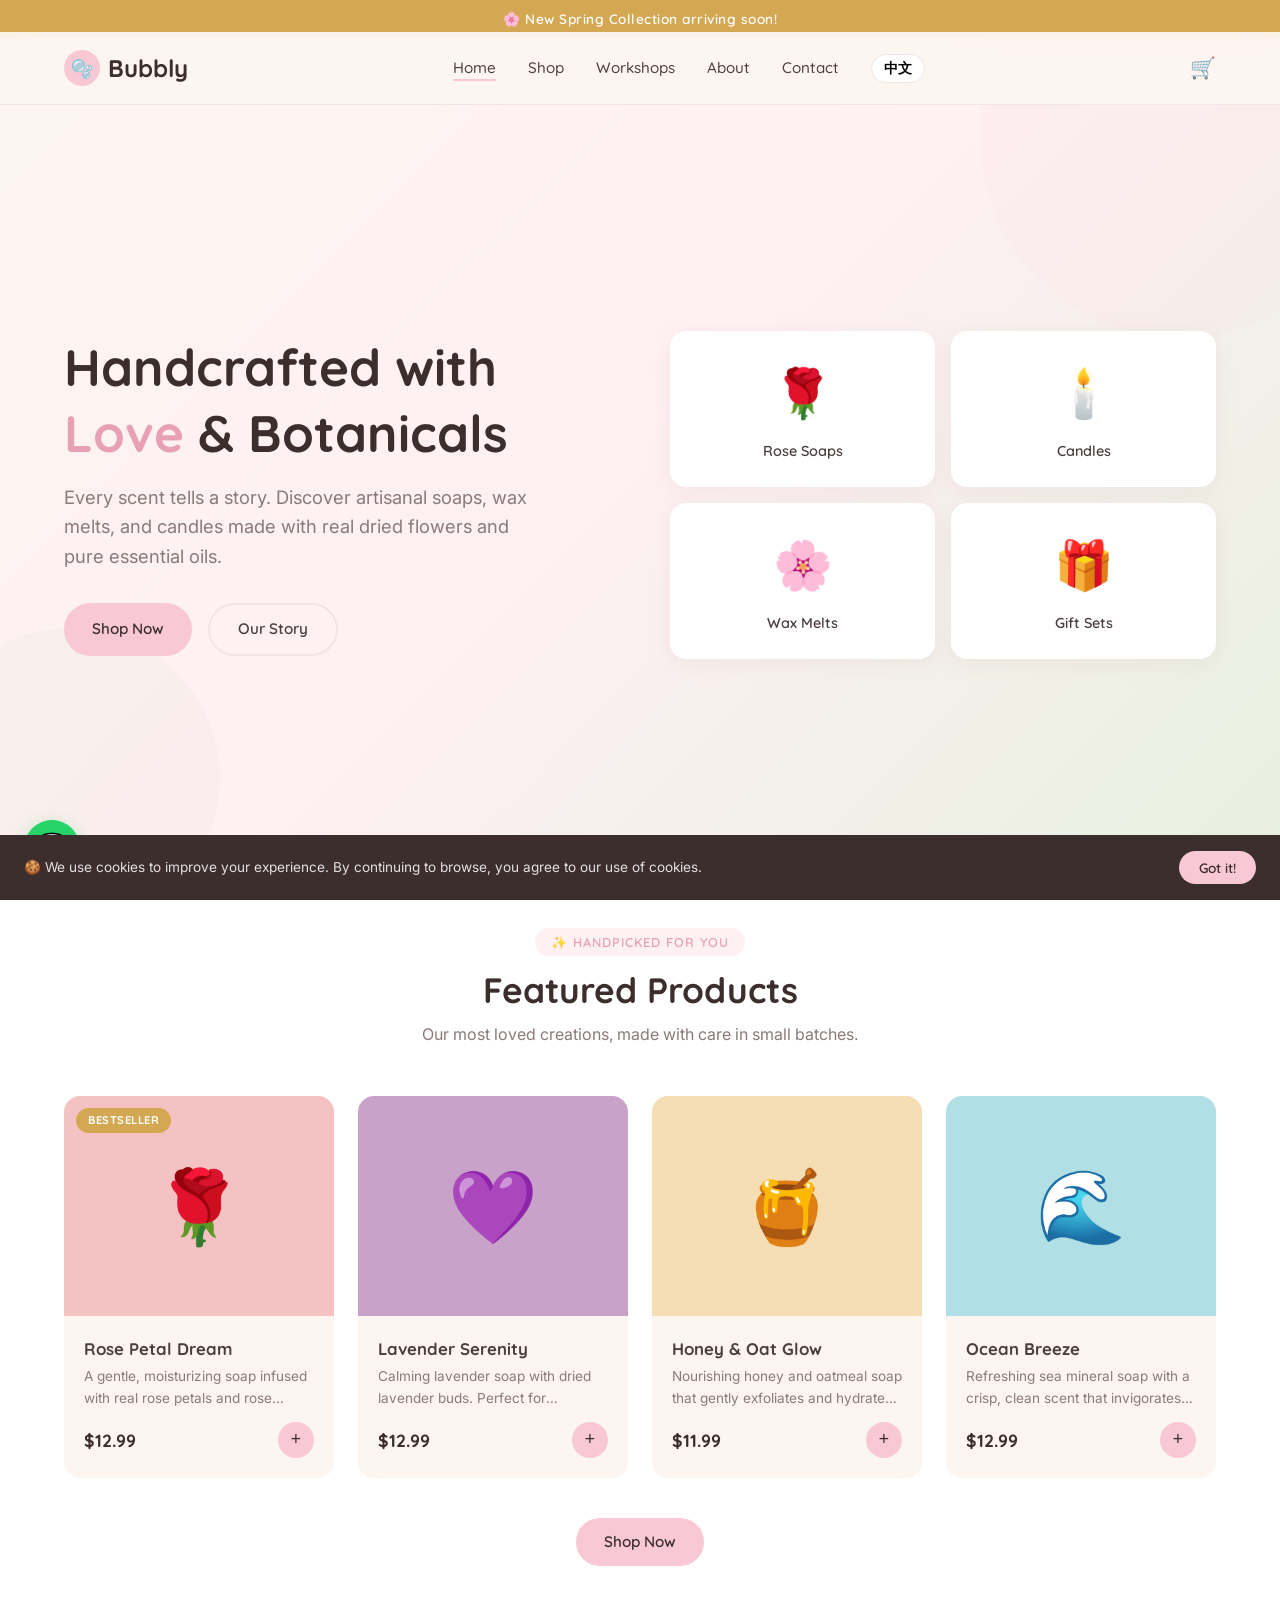
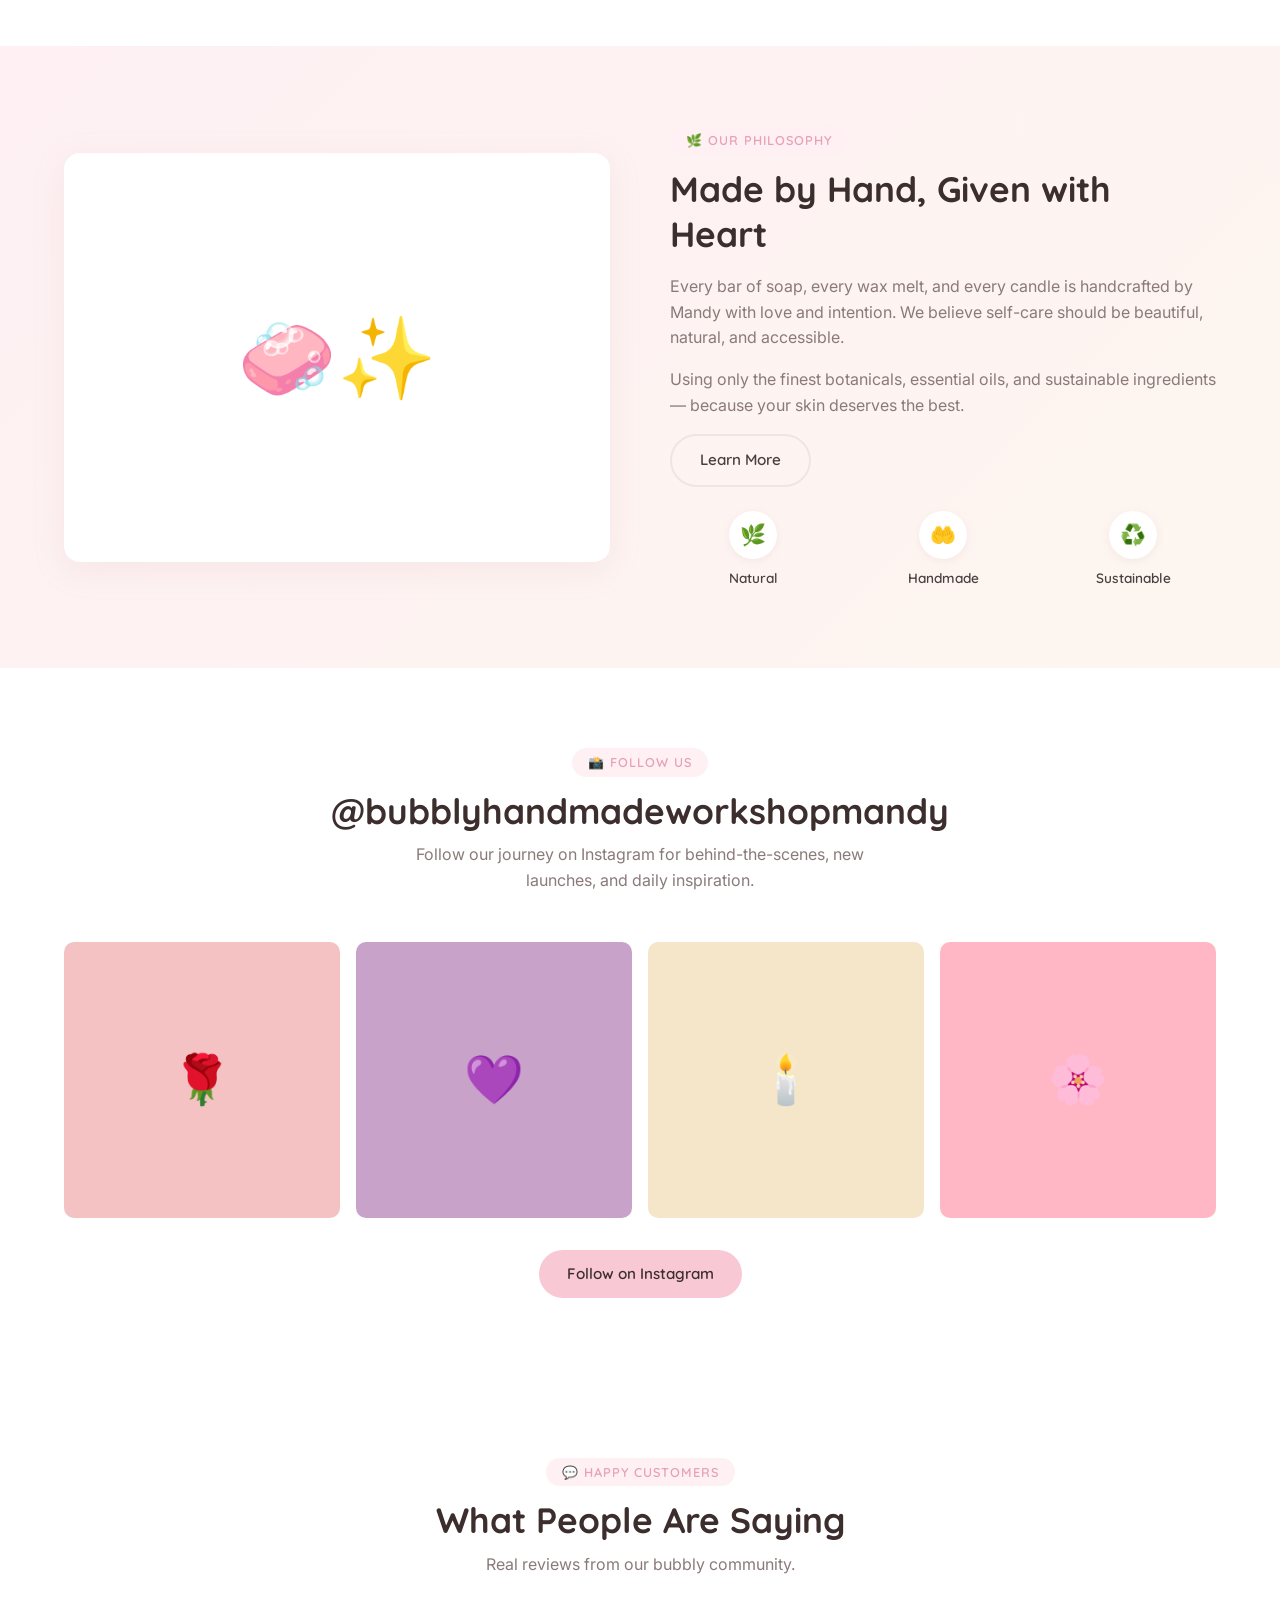
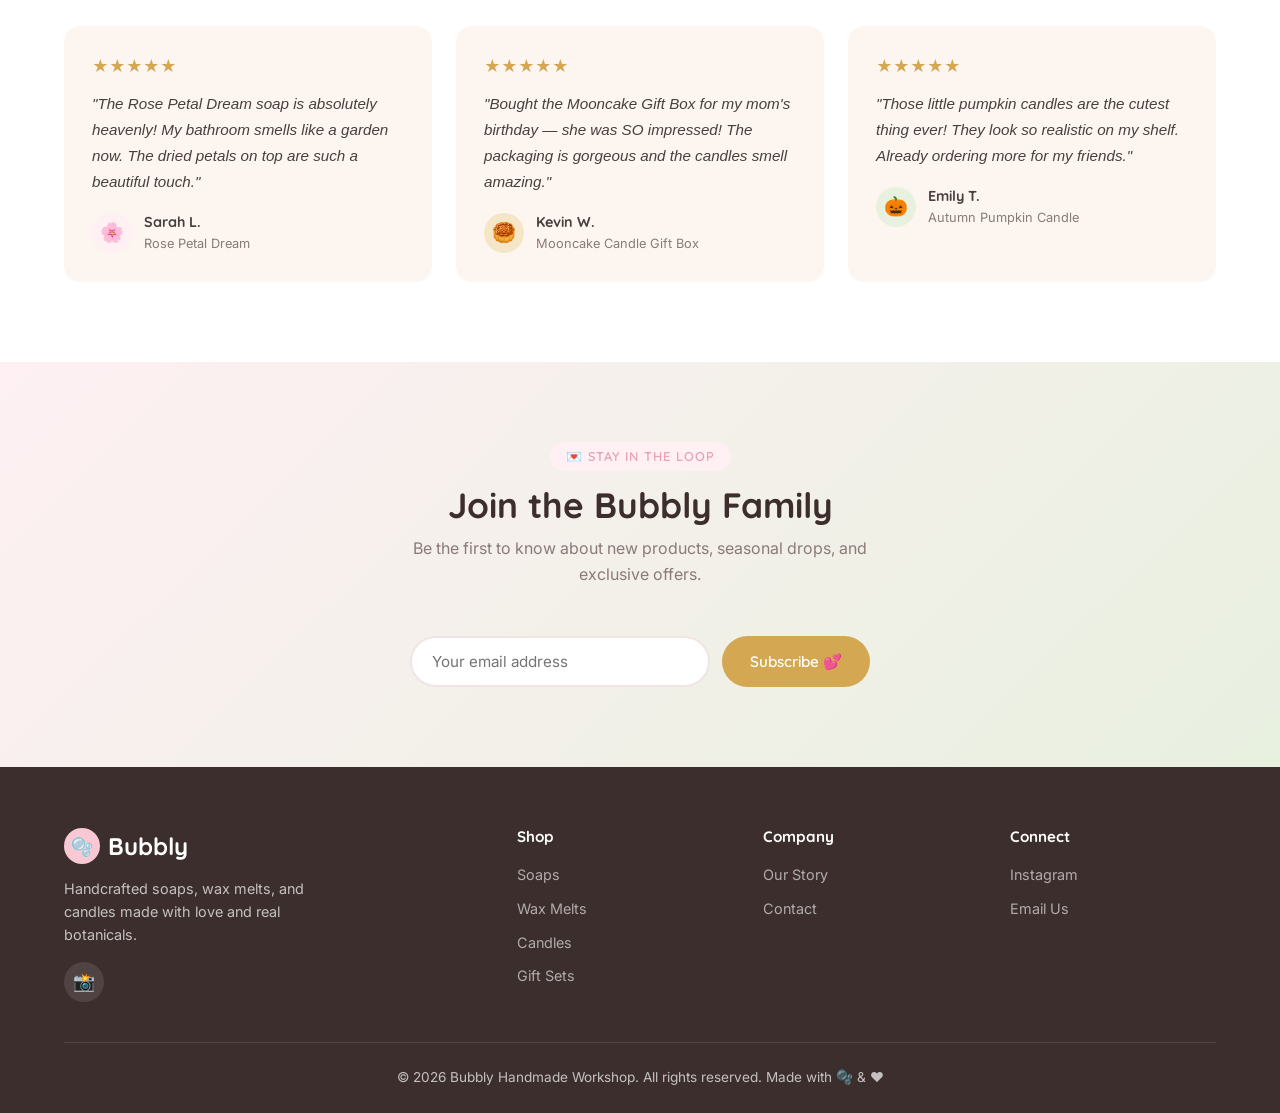
==== commit 355bbc47: "🌿 Added Workshops page with Calendly integration" ====
--- a/index.html
+++ b/index.html
@@ -29,6 +29,7 @@
       <ul class="nav-links">
         <li><a href="index.html" class="active" data-i18n="home">Home</a></li>
         <li><a href="shop.html" data-i18n="shop">Shop</a></li>
+        <li><a href="workshops.html" data-i18n="workshops">Workshops</a></li>
         <li><a href="about.html" data-i18n="about">About</a></li>
         <li><a href="contact.html" data-i18n="contact">Contact</a></li>
         <li><button class="lang-toggle" onclick="toggleLang()">中文</button></li>
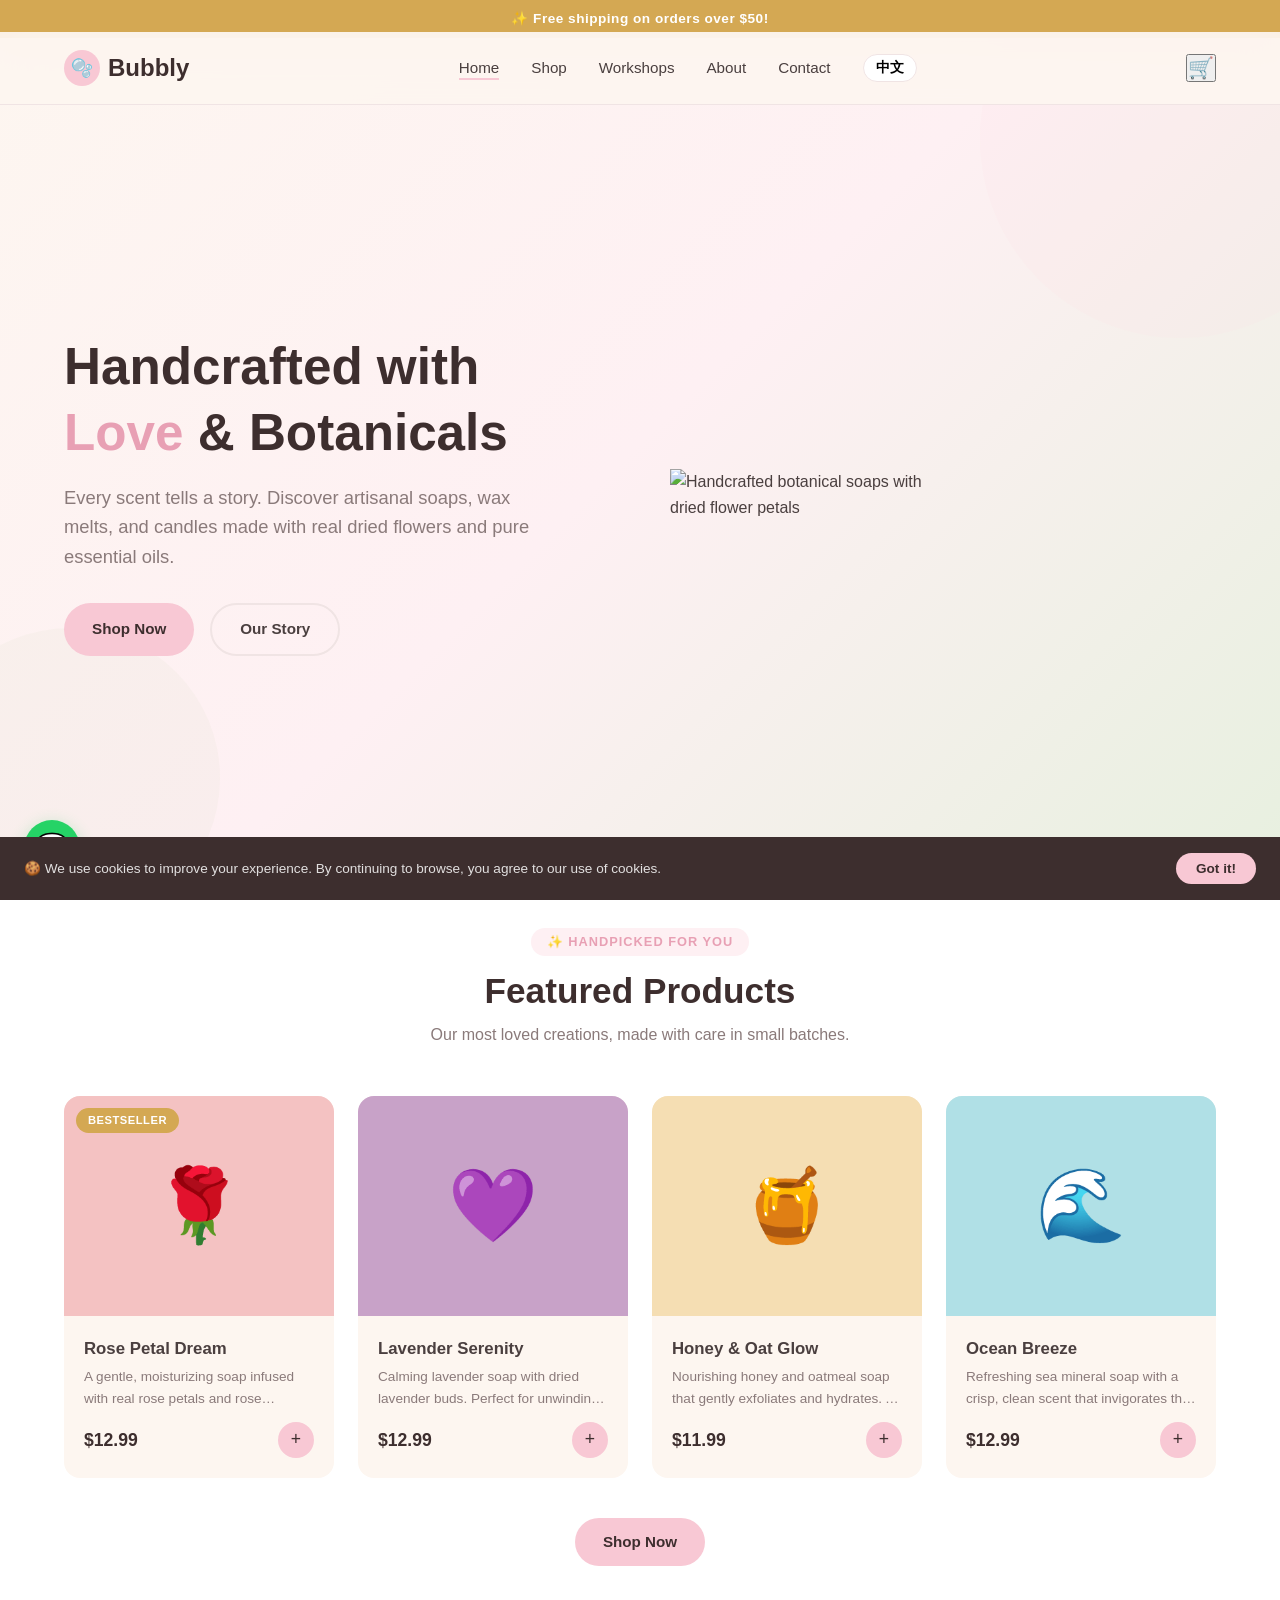
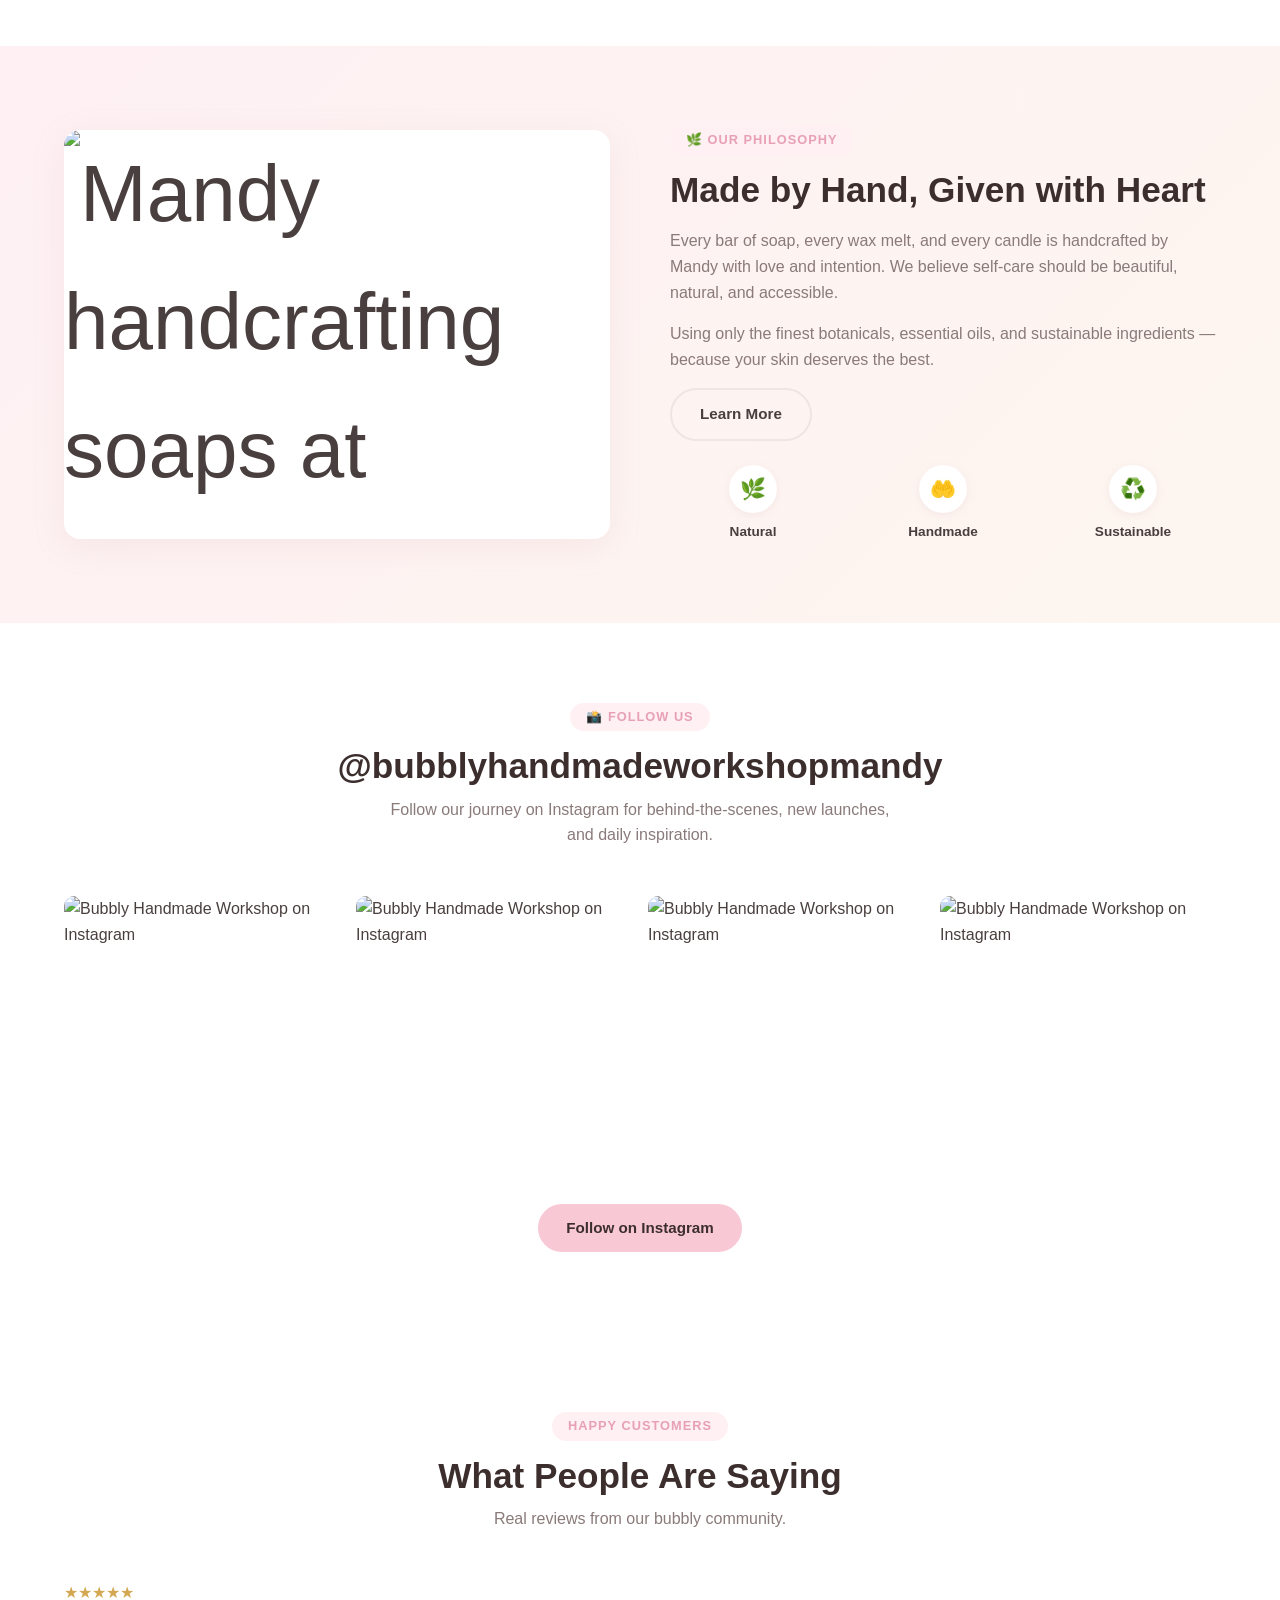
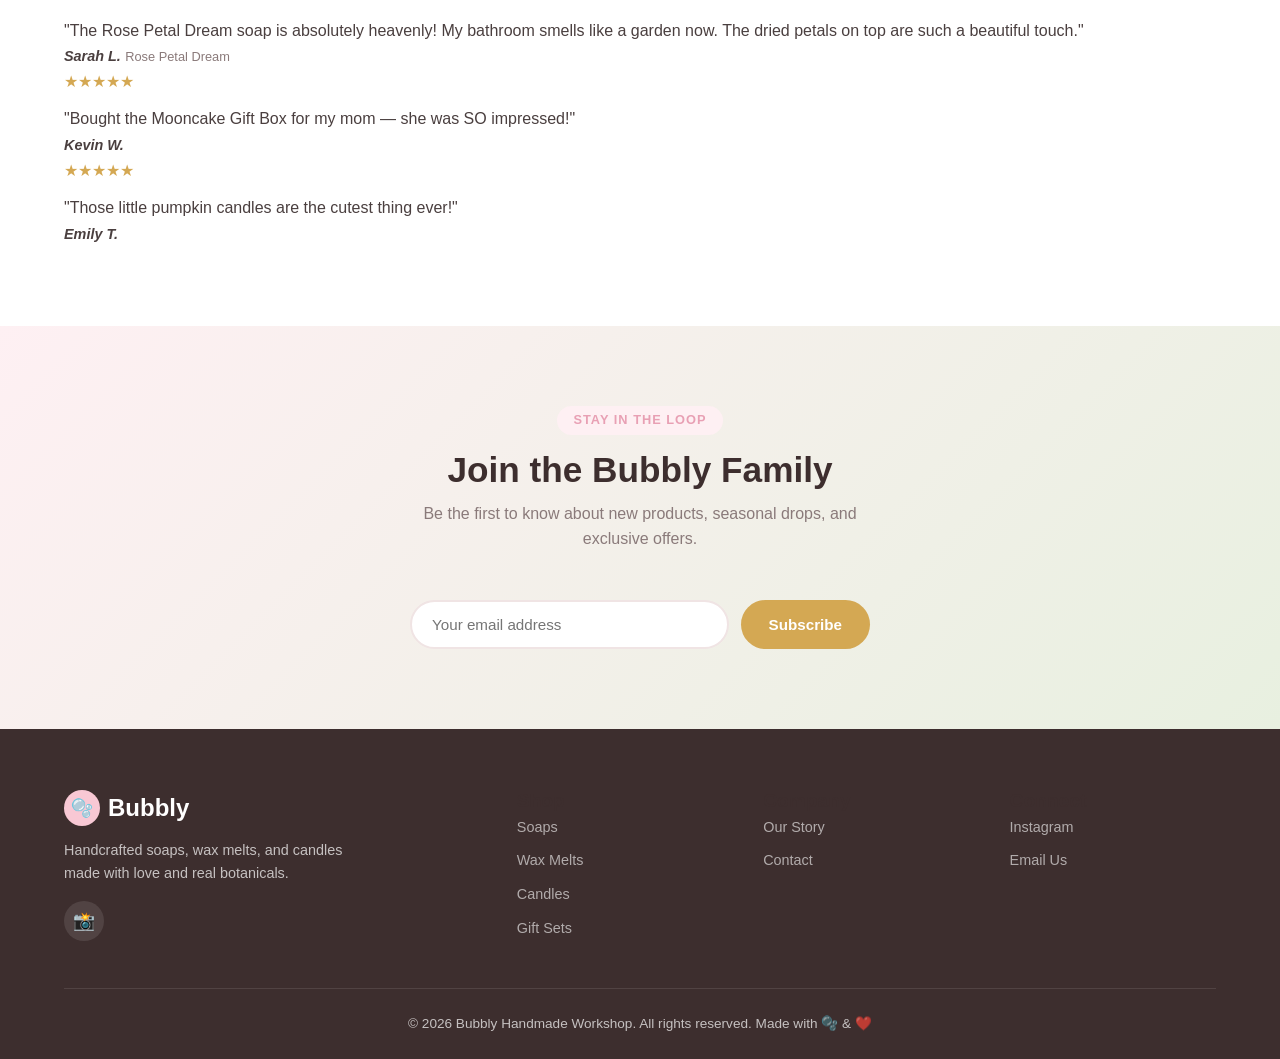
==== commit dfdf989d: "Add files via upload Session 5: Update HTML pages with real product photos and fixes" ====
--- a/index.html
+++ b/index.html
@@ -9,7 +9,7 @@
   <meta property="og:description" content="Artisanal soaps, candles & wax melts handcrafted with love and botanicals.">
   <meta property="og:type" content="website">
   <link rel="preconnect" href="https://fonts.googleapis.com">
-  <link href="https://fonts.googleapis.com/css2?family=Inter:wght@400;500;600&family=Quicksand:wght@500;600;700&display=swap" rel="stylesheet">
+  <link href="https://fonts.googleapis.com/css2?family=Young+Serif&family=Figtree:wght@400;500;600;700&display=swap" rel="stylesheet">
   <link rel="stylesheet" href="assets/css/style.css">
   <link rel="stylesheet" href="assets/css/enhancements.css">
   <link rel="icon" href="data:image/svg+xml,<svg xmlns=%22http://www.w3.org/2000/svg%22 viewBox=%220 0 100 100%22><text y=%22.9em%22 font-size=%2290%22>🫧</text></svg>">
@@ -34,11 +34,11 @@
         <li><a href="contact.html" data-i18n="contact">Contact</a></li>
         <li><button class="lang-toggle" onclick="toggleLang()">中文</button></li>
       </ul>
-      <div style="display:flex;align-items:center;gap:16px">
-        <div class="nav-cart" onclick="toggleCart()">
-          🛒<span class="cart-count"></span>
-        </div>
-        <button class="menu-toggle" onclick="toggleMenu()">☰</button>
+      <div class="nav-actions">
+        <button class="nav-cart" onclick="toggleCart()" aria-label="Shopping cart">
+          🛒<span class="cart-count" aria-live="polite"></span>
+        </button>
+        <button class="menu-toggle" onclick="toggleMenu()" aria-label="Open menu" aria-expanded="false">☰</button>
       </div>
     </nav>
   </header>
@@ -54,22 +54,9 @@
           <a href="about.html" class="btn btn-secondary" data-i18n="ourStory">Our Story</a>
         </div>
       </div>
-      <div class="hero-visual">
-        <div class="hero-card">
-          <div class="hero-card-emoji">🌹</div>
-          <div class="hero-card-label">Rose Soaps</div>
-        </div>
-        <div class="hero-card">
-          <div class="hero-card-emoji">🕯️</div>
-          <div class="hero-card-label">Candles</div>
-        </div>
-        <div class="hero-card">
-          <div class="hero-card-emoji">🌸</div>
-          <div class="hero-card-label">Wax Melts</div>
-        </div>
-        <div class="hero-card">
-          <div class="hero-card-emoji">🎁</div>
-          <div class="hero-card-label">Gift Sets</div>
+      <div class="hero-visual hero-visual--featured">
+        <div class="hero-featured-image">
+          <img src="https://images.unsplash.com/photo-1607006344380-b6775a0824a7?auto=format&fit=crop&w=800&q=80" alt="Handcrafted botanical soaps with dried flower petals" loading="eager">
         </div>
       </div>
     </div>
@@ -79,7 +66,7 @@
   <section class="featured section">
     <div class="container">
       <div class="section-header">
-        <span class="section-tag" data-i18n="featuredTag">✨ Handpicked for You</span>
+        <span class="section-tag" data-i18n="featuredTag">Handpicked for You</span>
         <h2 data-i18n="featuredTitle">Featured Products</h2>
         <p data-i18n="featuredSub">Our most loved creations, made with care in small batches.</p>
       </div>
@@ -94,9 +81,9 @@
   <section class="about-preview section">
     <div class="container">
       <div class="about-grid">
-        <div class="about-image-placeholder">🧼✨</div>
+        <div class="about-image-placeholder"><img src="https://images.unsplash.com/photo-1605265058749-78af14a1be2b?auto=format&fit=crop&w=600&q=80" alt="Mandy handcrafting soaps at Bubbly Handmade Workshop" loading="lazy" style="width:100%;height:100%;object-fit:cover;border-radius:var(--radius);"></div>
         <div class="about-text">
-          <span class="section-tag" data-i18n="aboutTag">🌿 Our Philosophy</span>
+          <span class="section-tag" data-i18n="aboutTag">Our Philosophy</span>
           <h2 data-i18n="aboutTitle">Made by Hand, Given with Heart</h2>
           <p data-i18n="aboutText1">Every bar of soap, every wax melt, and every candle is handcrafted by Mandy with love and intention. We believe self-care should be beautiful, natural, and accessible.</p>
           <p data-i18n="aboutText2">Using only the finest botanicals, essential oils, and sustainable ingredients — because your skin deserves the best.</p>
@@ -124,30 +111,30 @@
   <section class="instagram-section section">
     <div class="container">
       <div class="section-header">
-        <span class="section-tag" data-i18n="instaTag">📸 Follow Us</span>
-        <h2 data-i18n="instaTitle">@bubblyhandmadeworkshopmandy</h2>
+        <span class="section-tag" data-i18n="instaTag">Follow Us</span>
+        <h2 data-i18n="instaTitle">@bubbly._studio</h2>
         <p data-i18n="instaSub">Follow our journey on Instagram for behind-the-scenes, new launches, and daily inspiration.</p>
       </div>
       <div class="insta-grid">
         <div class="insta-item">
-          <div class="insta-placeholder" style="background:#f4c2c2">🌹</div>
-          <div class="insta-overlay">♡</div>
-        </div>
-        <div class="insta-item">
-          <div class="insta-placeholder" style="background:#c8a2c8">💜</div>
-          <div class="insta-overlay">♡</div>
-        </div>
-        <div class="insta-item">
-          <div class="insta-placeholder" style="background:#f5e6ca">🕯️</div>
-          <div class="insta-overlay">♡</div>
-        </div>
-        <div class="insta-item">
-          <div class="insta-placeholder" style="background:#ffb7c5">🌸</div>
+          <img src="https://images.unsplash.com/photo-1600857544200-b2f666a9a2ec?auto=format&fit=crop&w=400&q=80" alt="Bubbly Handmade Workshop on Instagram" loading="lazy" style="width:100%;height:100%;object-fit:cover;">
+          <div class="insta-overlay">♡</div>
+        </div>
+        <div class="insta-item">
+          <img src="https://images.unsplash.com/photo-1605264964528-06403738d6dc?auto=format&fit=crop&w=400&q=80" alt="Bubbly Handmade Workshop on Instagram" loading="lazy" style="width:100%;height:100%;object-fit:cover;">
+          <div class="insta-overlay">♡</div>
+        </div>
+        <div class="insta-item">
+          <img src="https://images.unsplash.com/photo-1636137882424-75276c6f4e5e?auto=format&fit=crop&w=400&q=80" alt="Bubbly Handmade Workshop on Instagram" loading="lazy" style="width:100%;height:100%;object-fit:cover;">
+          <div class="insta-overlay">♡</div>
+        </div>
+        <div class="insta-item">
+          <img src="https://images.unsplash.com/photo-1711207354615-5b4c454fce1b?auto=format&fit=crop&w=400&q=80" alt="Bubbly Handmade Workshop on Instagram" loading="lazy" style="width:100%;height:100%;object-fit:cover;">
           <div class="insta-overlay">♡</div>
         </div>
       </div>
       <div class="text-center" style="margin-top:32px">
-        <a href="https://www.instagram.com/bubblyhandmadeworkshopmandy" target="_blank" class="btn btn-primary" data-i18n="followUs">Follow on Instagram</a>
+        <a href="https://www.instagram.com/bubbly._studio/" target="_blank" class="btn btn-primary" data-i18n="followUs">Follow on Instagram</a>
       </div>
     </div>
   </section>
@@ -156,42 +143,29 @@
   <section class="testimonials section">
     <div class="container">
       <div class="section-header">
-        <span class="section-tag">💬 Happy Customers</span>
+        <span class="section-tag">Happy Customers</span>
         <h2>What People Are Saying</h2>
         <p>Real reviews from our bubbly community.</p>
       </div>
-      <div class="testimonial-grid">
-        <div class="testimonial-card fade-in">
+      <div class="testimonial-featured">
+        <blockquote class="testimonial-pullquote fade-in">
           <div class="testimonial-stars">★★★★★</div>
-          <div class="testimonial-text">"The Rose Petal Dream soap is absolutely heavenly! My bathroom smells like a garden now. The dried petals on top are such a beautiful touch."</div>
-          <div class="testimonial-author">
-            <div class="testimonial-avatar" style="background:var(--pink-light)">🌸</div>
-            <div>
-              <div class="testimonial-name">Sarah L.</div>
-              <div class="testimonial-product">Rose Petal Dream</div>
-            </div>
-          </div>
-        </div>
-        <div class="testimonial-card fade-in">
-          <div class="testimonial-stars">★★★★★</div>
-          <div class="testimonial-text">"Bought the Mooncake Gift Box for my mom's birthday — she was SO impressed! The packaging is gorgeous and the candles smell amazing."</div>
-          <div class="testimonial-author">
-            <div class="testimonial-avatar" style="background:var(--gold-light)">🥮</div>
-            <div>
-              <div class="testimonial-name">Kevin W.</div>
-              <div class="testimonial-product">Mooncake Candle Gift Box</div>
-            </div>
-          </div>
-        </div>
-        <div class="testimonial-card fade-in">
-          <div class="testimonial-stars">★★★★★</div>
-          <div class="testimonial-text">"Those little pumpkin candles are the cutest thing ever! They look so realistic on my shelf. Already ordering more for my friends."</div>
-          <div class="testimonial-author">
-            <div class="testimonial-avatar" style="background:var(--sage-light)">🎃</div>
-            <div>
-              <div class="testimonial-name">Emily T.</div>
-              <div class="testimonial-product">Autumn Pumpkin Candle</div>
-            </div>
+          <p class="testimonial-quote-text">"The Rose Petal Dream soap is absolutely heavenly! My bathroom smells like a garden now. The dried petals on top are such a beautiful touch."</p>
+          <footer class="testimonial-attribution">
+            <cite class="testimonial-name">Sarah L.</cite>
+            <span class="testimonial-product">Rose Petal Dream</span>
+          </footer>
+        </blockquote>
+        <div class="testimonial-secondary">
+          <div class="testimonial-card-sm fade-in">
+            <div class="testimonial-stars">★★★★★</div>
+            <p>"Bought the Mooncake Gift Box for my mom — she was SO impressed!"</p>
+            <cite class="testimonial-name">Kevin W.</cite>
+          </div>
+          <div class="testimonial-card-sm fade-in">
+            <div class="testimonial-stars">★★★★★</div>
+            <p>"Those little pumpkin candles are the cutest thing ever!"</p>
+            <cite class="testimonial-name">Emily T.</cite>
           </div>
         </div>
       </div>
@@ -202,13 +176,13 @@
   <section class="newsletter section">
     <div class="container">
       <div class="section-header">
-        <span class="section-tag">💌 Stay in the Loop</span>
+        <span class="section-tag">Stay in the Loop</span>
         <h2>Join the Bubbly Family</h2>
         <p>Be the first to know about new products, seasonal drops, and exclusive offers.</p>
       </div>
       <form class="newsletter-form" id="newsletter-form">
         <input type="email" placeholder="Your email address" required>
-        <button type="submit" class="btn btn-gold">Subscribe 💕</button>
+        <button type="submit" class="btn btn-gold">Subscribe</button>
       </form>
     </div>
   </section>
@@ -221,11 +195,11 @@
           <div class="logo"><span class="logo-bubble">🫧</span> Bubbly</div>
           <p>Handcrafted soaps, wax melts, and candles made with love and real botanicals.</p>
           <div class="footer-social">
-            <a href="https://www.instagram.com/bubblyhandmadeworkshopmandy" target="_blank">📸</a>
+            <a href="https://www.instagram.com/bubbly._studio/" target="_blank">📸</a>
           </div>
         </div>
         <div>
-          <h4>Shop</h4>
+          <h3>Shop</h3>
           <ul class="footer-links">
             <li><a href="shop.html">Soaps</a></li>
             <li><a href="shop.html">Wax Melts</a></li>
@@ -234,16 +208,16 @@
           </ul>
         </div>
         <div>
-          <h4>Company</h4>
+          <h3>Company</h3>
           <ul class="footer-links">
             <li><a href="about.html">Our Story</a></li>
             <li><a href="contact.html">Contact</a></li>
           </ul>
         </div>
         <div>
-          <h4>Connect</h4>
+          <h3>Connect</h3>
           <ul class="footer-links">
-            <li><a href="https://www.instagram.com/bubblyhandmadeworkshopmandy" target="_blank">Instagram</a></li>
+            <li><a href="https://www.instagram.com/bubbly._studio/" target="_blank">Instagram</a></li>
             <li><a href="mailto:hello@bubblyhandmade.com">Email Us</a></li>
           </ul>
         </div>
@@ -255,11 +229,11 @@
   </footer>
 
   <!-- Cart Drawer -->
-  <div class="cart-overlay" onclick="toggleCart()"></div>
-  <div class="cart-drawer">
+  <div class="cart-overlay" onclick="toggleCart()" role="presentation"></div>
+  <aside class="cart-drawer" aria-label="Shopping cart" role="dialog">
     <div class="cart-header">
       <h3 data-i18n="cartTitle">🛒 Your Cart</h3>
-      <button class="cart-close" onclick="toggleCart()">✕</button>
+      <button class="cart-close" onclick="toggleCart()" aria-label="Close cart">✕</button>
     </div>
     <div class="cart-items"></div>
     <div class="cart-footer">
@@ -269,7 +243,7 @@
       </div>
       <button class="btn btn-gold cart-checkout-btn" onclick="checkout()" data-i18n="checkout">Checkout with Stripe</button>
     </div>
-  </div>
+  </aside>
 
   <script src="assets/js/app.js"></script>
   <script src="assets/js/enhancements.js"></script>
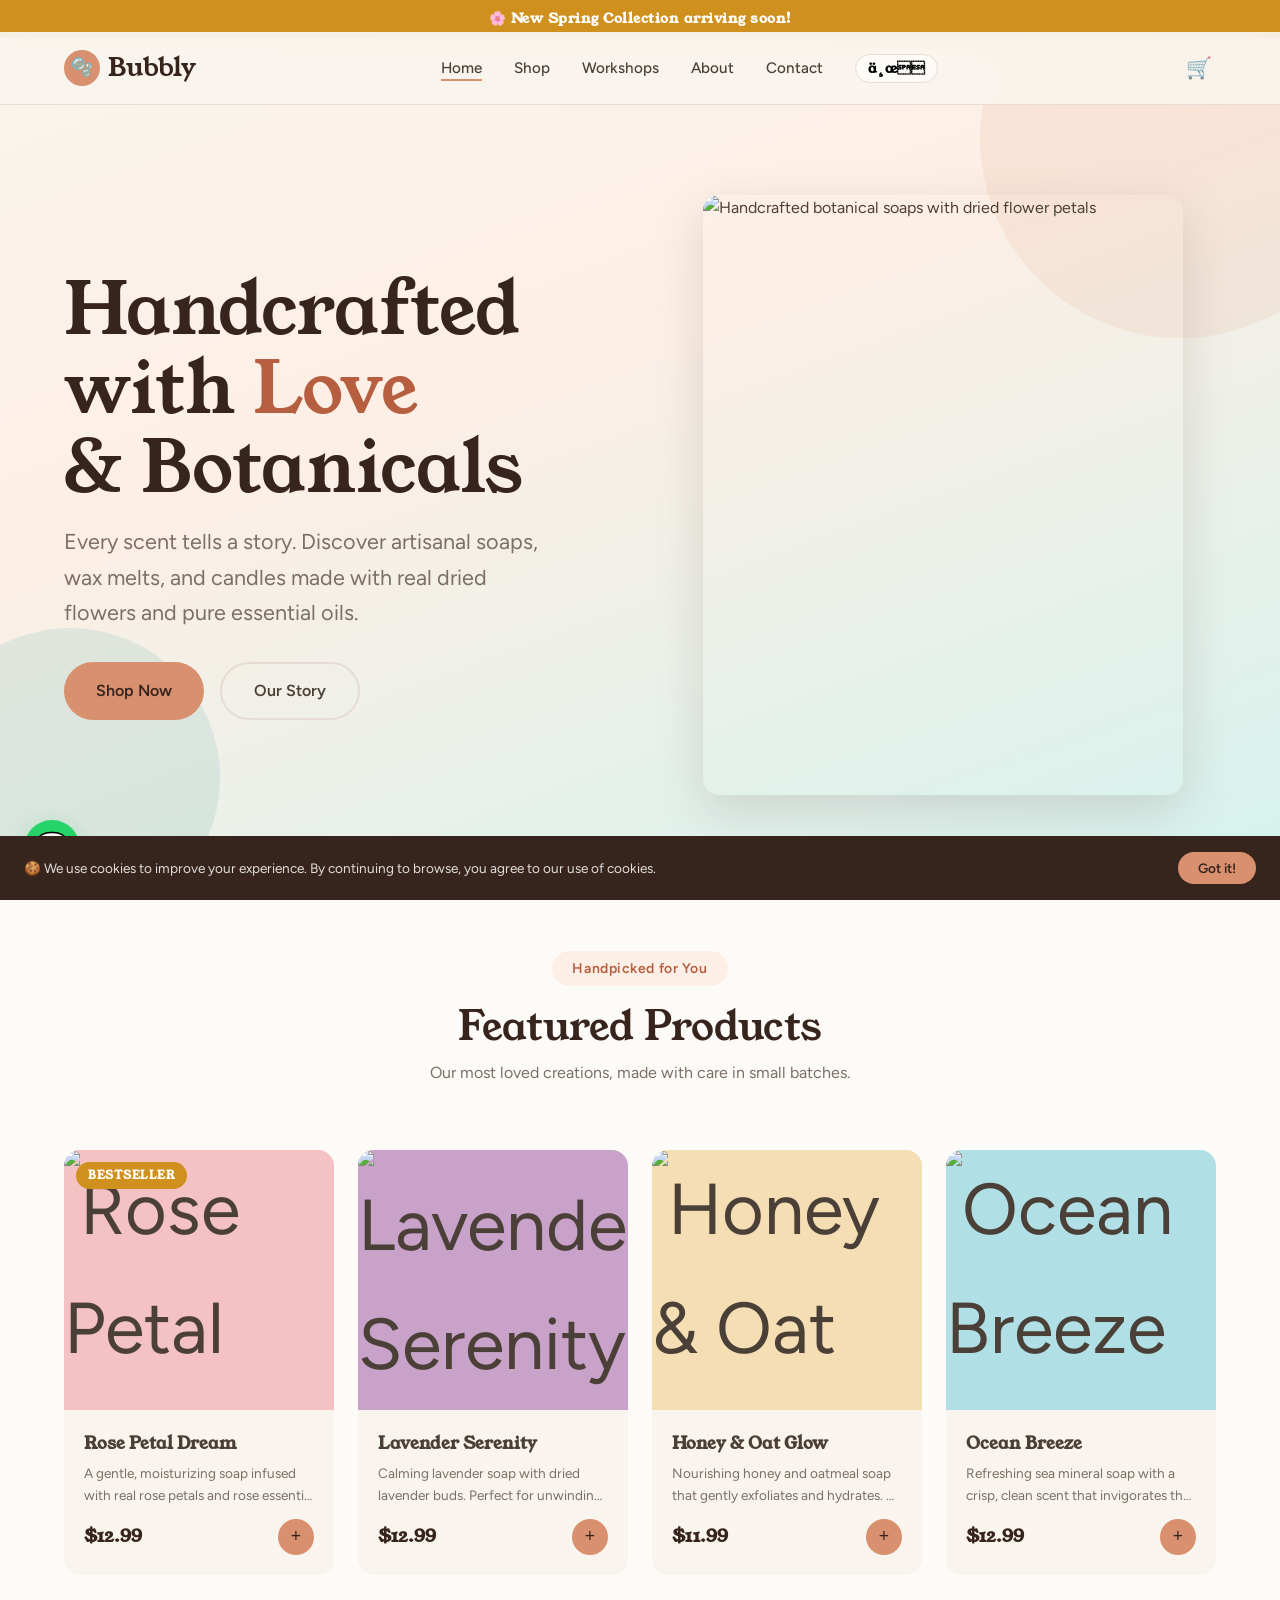
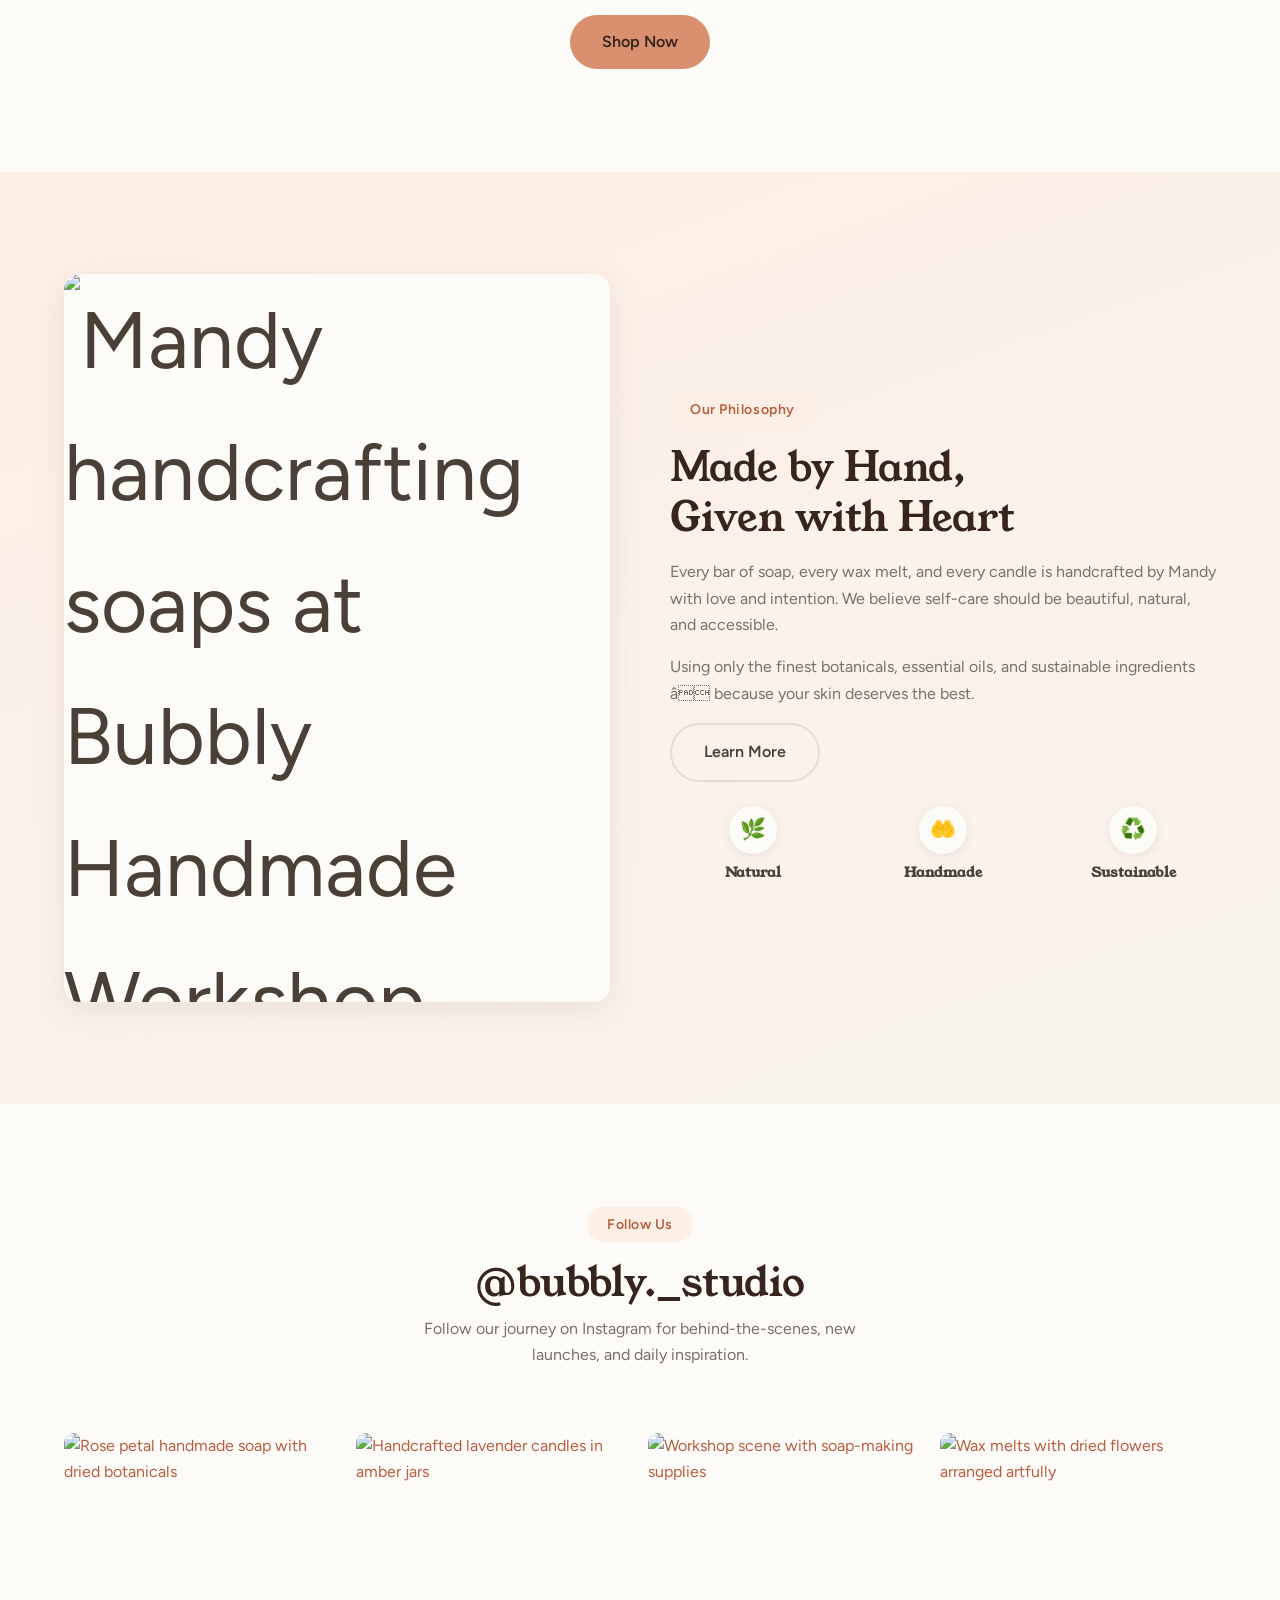
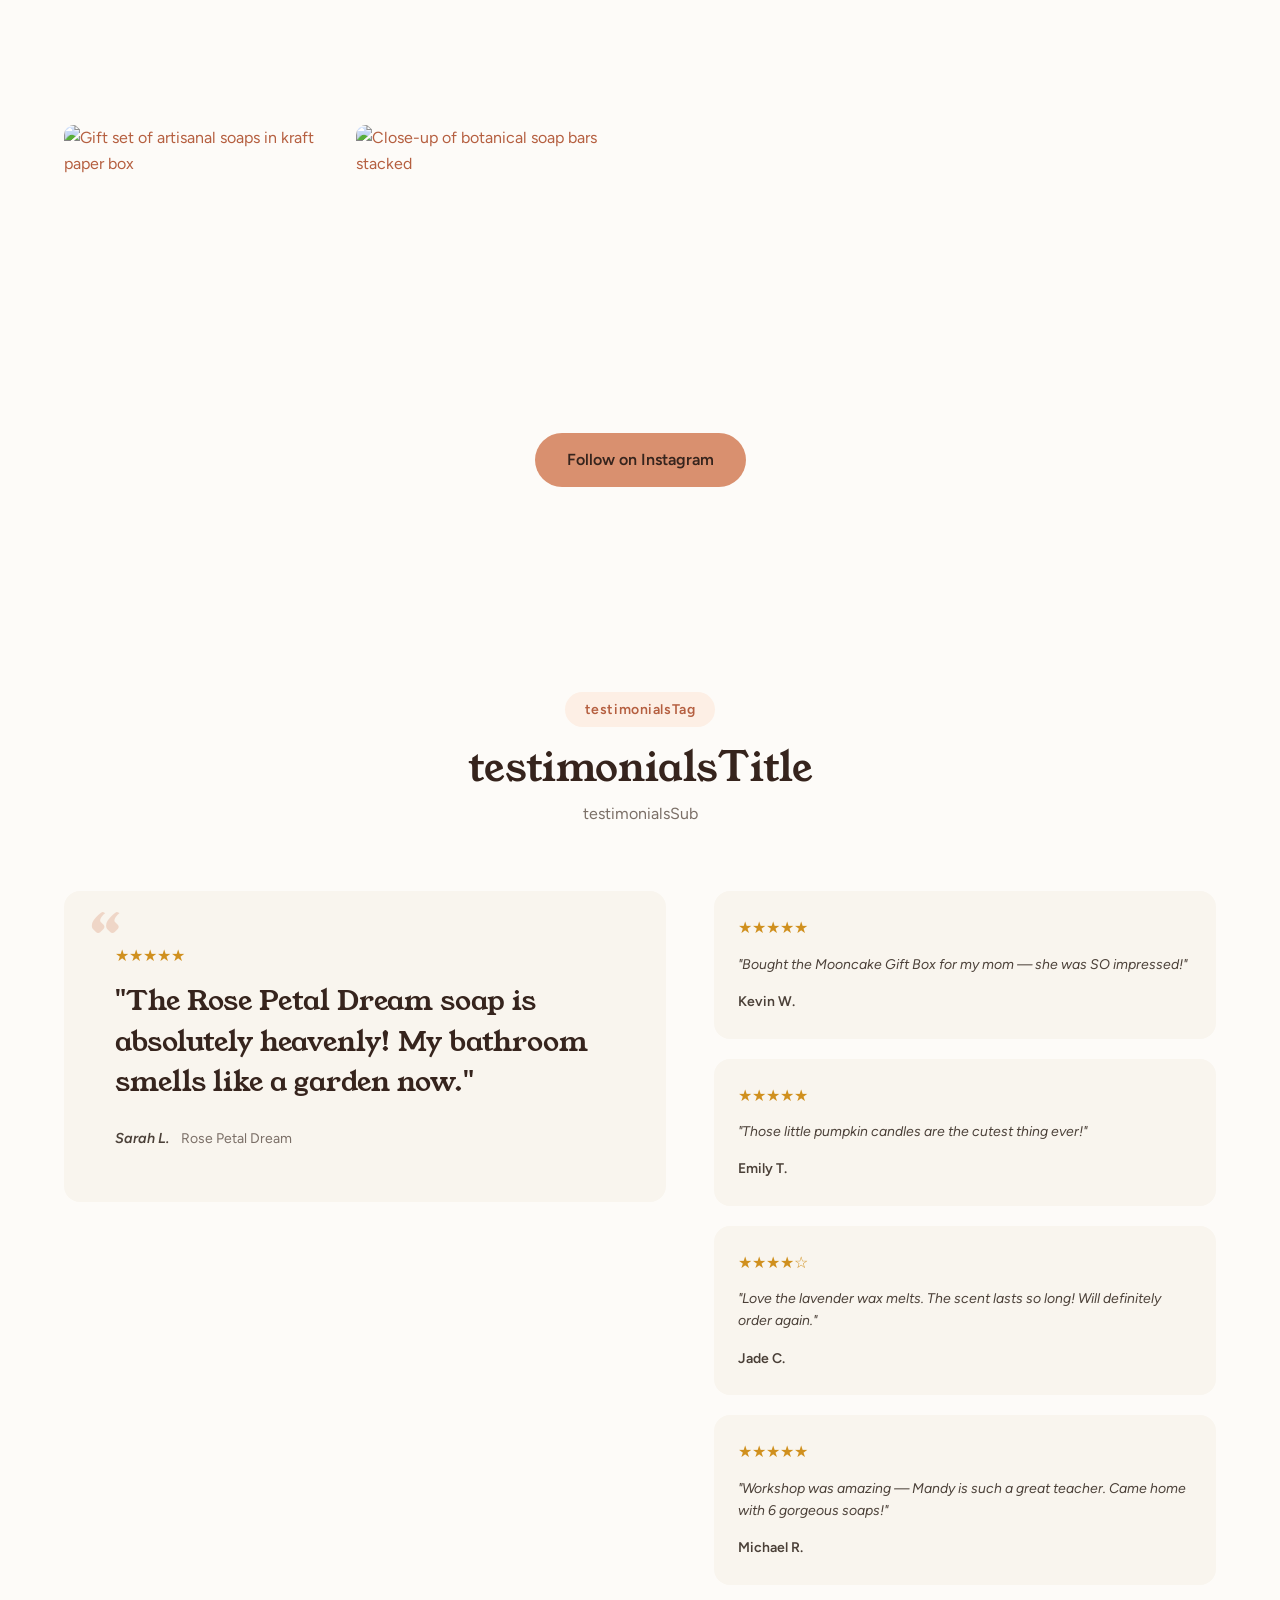
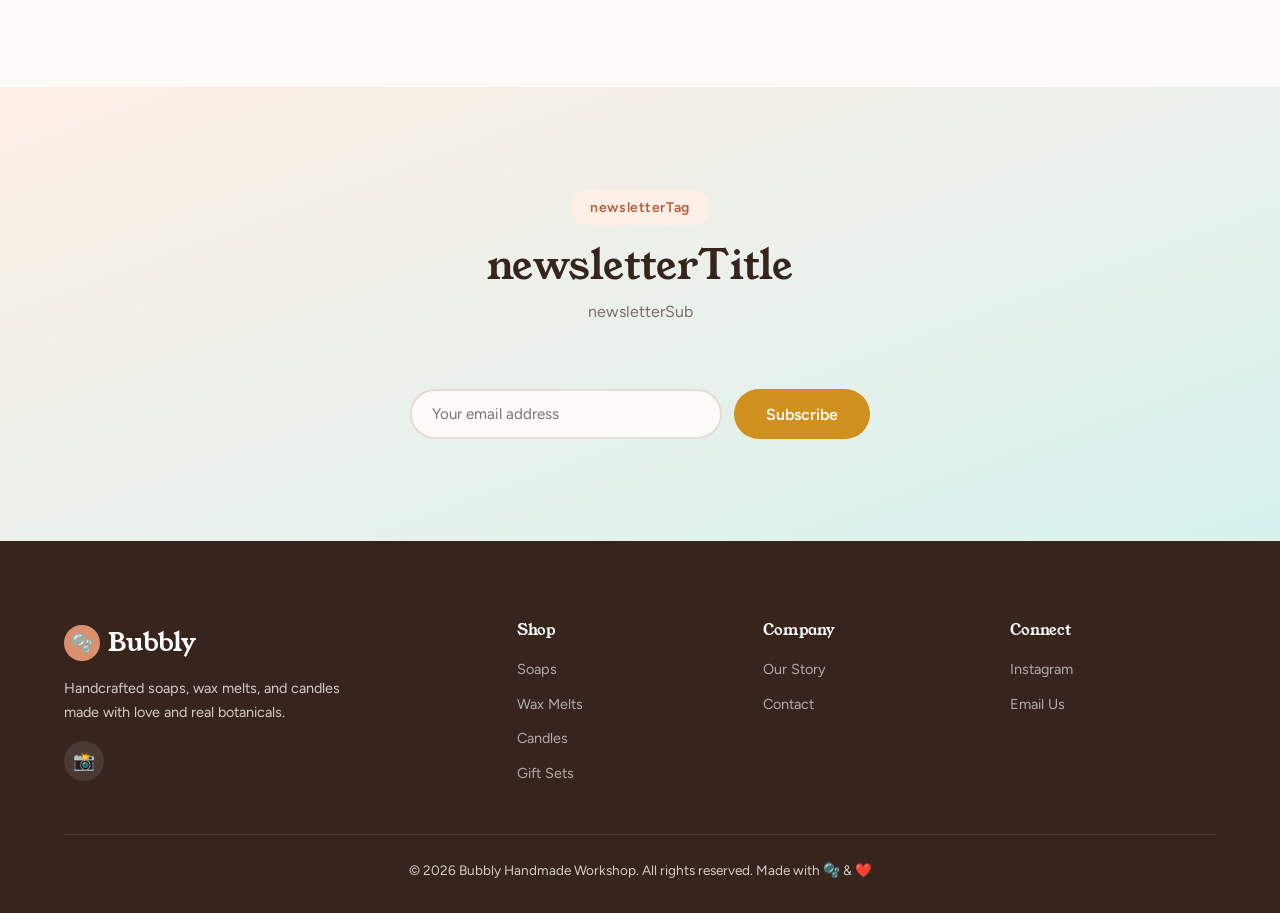
==== commit 1343410a: "Phase 4: update index.html + docs + CHANGELOG" ====
--- a/index.html
+++ b/index.html
@@ -1,251 +1,220 @@
 <!DOCTYPE html>
 <html lang="en">
 <head>
-  <meta charset="UTF-8">
-  <meta name="viewport" content="width=device-width, initial-scale=1.0">
-  <title>Bubbly Handmade Workshop — Artisanal Soaps, Candles & Wax Melts</title>
-  <meta name="description" content="Handcrafted soaps, wax melts, and candles made with real dried flowers and pure essential oils. Every scent tells a story.">
-  <meta property="og:title" content="Bubbly Handmade Workshop">
-  <meta property="og:description" content="Artisanal soaps, candles & wax melts handcrafted with love and botanicals.">
-  <meta property="og:type" content="website">
-  <link rel="preconnect" href="https://fonts.googleapis.com">
-  <link href="https://fonts.googleapis.com/css2?family=Young+Serif&family=Figtree:wght@400;500;600;700&display=swap" rel="stylesheet">
-  <link rel="stylesheet" href="assets/css/style.css">
-  <link rel="stylesheet" href="assets/css/enhancements.css">
-  <link rel="icon" href="data:image/svg+xml,<svg xmlns=%22http://www.w3.org/2000/svg%22 viewBox=%220 0 100 100%22><text y=%22.9em%22 font-size=%2290%22>🫧</text></svg>">
+    <meta charset="UTF-8">
+    <meta name="viewport" content="width=device-width, initial-scale=1.0">
+    <title>Bubbly Handmade Workshop — Artisanal Soaps, Candles & Wax Melts</title>
+    <meta name="description" content="Handcrafted soaps, wax melts, and candles made with real dried flowers and pure essential oils. Every scent tells a story.">
+    <meta property="og:title" content="Bubbly Handmade Workshop">
+    <meta property="og:description" content="Artisanal soaps, candles & wax melts handcrafted with love and botanicals.">
+    <meta property="og:type" content="website">
+    <link rel="preconnect" href="https://fonts.googleapis.com">
+    <link href="https://fonts.googleapis.com/css2?family=Young+Serif&family=Figtree:wght@400;500;600;700&display=swap" rel="stylesheet">
+    <link rel="stylesheet" href="assets/css/style.css">
+    <link rel="stylesheet" href="assets/css/enhancements.css">
+    <link rel="stylesheet" href="assets/css/bubbly-reviews.css">
+    <link rel="icon" href="data:image/svg+xml,<svg xmlns=%22http://www.w3.org/2000/svg%22 viewBox=%220 0 100 100%22><text y=%22.9em%22 font-size=%2290%22>🫧</text></svg>">
 </head>
 <body data-page="home">
 
-  <!-- Skip to Content (Accessibility) -->
-  <a href="#main-content" class="skip-link">Skip to content</a>
-
-  <!-- Header -->
-  <header class="header">
-    <nav class="nav">
-      <a href="index.html" class="logo">
-        <span class="logo-bubble">🫧</span>
-        Bubbly
-      </a>
-      <ul class="nav-links">
-        <li><a href="index.html" class="active" data-i18n="home">Home</a></li>
-        <li><a href="shop.html" data-i18n="shop">Shop</a></li>
-        <li><a href="workshops.html" data-i18n="workshops">Workshops</a></li>
-        <li><a href="about.html" data-i18n="about">About</a></li>
-        <li><a href="contact.html" data-i18n="contact">Contact</a></li>
-        <li><button class="lang-toggle" onclick="toggleLang()">中文</button></li>
-      </ul>
-      <div class="nav-actions">
-        <button class="nav-cart" onclick="toggleCart()" aria-label="Shopping cart">
-          🛒<span class="cart-count" aria-live="polite"></span>
-        </button>
-        <button class="menu-toggle" onclick="toggleMenu()" aria-label="Open menu" aria-expanded="false">☰</button>
-      </div>
-    </nav>
-  </header>
-
-  <!-- Hero -->
-  <section class="hero" id="main-content">
-    <div class="hero-content">
-      <div class="hero-text">
-        <h1 data-i18n="heroTitle">Handcrafted with <span>Love</span> & Botanicals</h1>
-        <p class="hero-subtitle" data-i18n="heroSub">Every scent tells a story. Discover artisanal soaps, wax melts, and candles made with real dried flowers and pure essential oils.</p>
-        <div class="hero-buttons">
-          <a href="shop.html" class="btn btn-primary" data-i18n="shopNow">Shop Now</a>
-          <a href="about.html" class="btn btn-secondary" data-i18n="ourStory">Our Story</a>
-        </div>
-      </div>
-      <div class="hero-visual hero-visual--featured">
-        <div class="hero-featured-image">
-          <img src="https://images.unsplash.com/photo-1607006344380-b6775a0824a7?auto=format&fit=crop&w=800&q=80" alt="Handcrafted botanical soaps with dried flower petals" loading="eager">
-        </div>
-      </div>
-    </div>
-  </section>
-
-  <!-- Featured Products -->
-  <section class="featured section">
-    <div class="container">
-      <div class="section-header">
-        <span class="section-tag" data-i18n="featuredTag">Handpicked for You</span>
-        <h2 data-i18n="featuredTitle">Featured Products</h2>
-        <p data-i18n="featuredSub">Our most loved creations, made with care in small batches.</p>
-      </div>
-      <div class="product-grid" id="featured-products"></div>
-      <div class="text-center" style="margin-top:40px">
-        <a href="shop.html" class="btn btn-primary" data-i18n="shopNow">Shop Now</a>
-      </div>
-    </div>
-  </section>
-
-  <!-- About Preview -->
-  <section class="about-preview section">
-    <div class="container">
-      <div class="about-grid">
-        <div class="about-image-placeholder"><img src="https://images.unsplash.com/photo-1605265058749-78af14a1be2b?auto=format&fit=crop&w=600&q=80" alt="Mandy handcrafting soaps at Bubbly Handmade Workshop" loading="lazy" style="width:100%;height:100%;object-fit:cover;border-radius:var(--radius);"></div>
-        <div class="about-text">
-          <span class="section-tag" data-i18n="aboutTag">Our Philosophy</span>
-          <h2 data-i18n="aboutTitle">Made by Hand, Given with Heart</h2>
-          <p data-i18n="aboutText1">Every bar of soap, every wax melt, and every candle is handcrafted by Mandy with love and intention. We believe self-care should be beautiful, natural, and accessible.</p>
-          <p data-i18n="aboutText2">Using only the finest botanicals, essential oils, and sustainable ingredients — because your skin deserves the best.</p>
-          <a href="about.html" class="btn btn-secondary" data-i18n="learnMore">Learn More</a>
-          <div class="about-values">
-            <div class="about-value">
-              <div class="about-value-icon">🌿</div>
-              <div class="about-value-label" data-i18n="natural">Natural</div>
-            </div>
-            <div class="about-value">
-              <div class="about-value-icon">🤲</div>
-              <div class="about-value-label" data-i18n="handmade">Handmade</div>
-            </div>
-            <div class="about-value">
-              <div class="about-value-icon">♻️</div>
-              <div class="about-value-label" data-i18n="sustainable">Sustainable</div>
-            </div>
-          </div>
-        </div>
-      </div>
-    </div>
-  </section>
-
-  <!-- Instagram -->
-  <section class="instagram-section section">
-    <div class="container">
-      <div class="section-header">
-        <span class="section-tag" data-i18n="instaTag">Follow Us</span>
-        <h2 data-i18n="instaTitle">@bubbly._studio</h2>
-        <p data-i18n="instaSub">Follow our journey on Instagram for behind-the-scenes, new launches, and daily inspiration.</p>
-      </div>
-      <div class="insta-grid">
-        <div class="insta-item">
-          <img src="https://images.unsplash.com/photo-1600857544200-b2f666a9a2ec?auto=format&fit=crop&w=400&q=80" alt="Bubbly Handmade Workshop on Instagram" loading="lazy" style="width:100%;height:100%;object-fit:cover;">
-          <div class="insta-overlay">♡</div>
-        </div>
-        <div class="insta-item">
-          <img src="https://images.unsplash.com/photo-1605264964528-06403738d6dc?auto=format&fit=crop&w=400&q=80" alt="Bubbly Handmade Workshop on Instagram" loading="lazy" style="width:100%;height:100%;object-fit:cover;">
-          <div class="insta-overlay">♡</div>
-        </div>
-        <div class="insta-item">
-          <img src="https://images.unsplash.com/photo-1636137882424-75276c6f4e5e?auto=format&fit=crop&w=400&q=80" alt="Bubbly Handmade Workshop on Instagram" loading="lazy" style="width:100%;height:100%;object-fit:cover;">
-          <div class="insta-overlay">♡</div>
-        </div>
-        <div class="insta-item">
-          <img src="https://images.unsplash.com/photo-1711207354615-5b4c454fce1b?auto=format&fit=crop&w=400&q=80" alt="Bubbly Handmade Workshop on Instagram" loading="lazy" style="width:100%;height:100%;object-fit:cover;">
-          <div class="insta-overlay">♡</div>
-        </div>
-      </div>
-      <div class="text-center" style="margin-top:32px">
-        <a href="https://www.instagram.com/bubbly._studio/" target="_blank" class="btn btn-primary" data-i18n="followUs">Follow on Instagram</a>
-      </div>
-    </div>
-  </section>
-
-  <!-- Testimonials -->
-  <section class="testimonials section">
-    <div class="container">
-      <div class="section-header">
-        <span class="section-tag">Happy Customers</span>
-        <h2>What People Are Saying</h2>
-        <p>Real reviews from our bubbly community.</p>
-      </div>
-      <div class="testimonial-featured">
-        <blockquote class="testimonial-pullquote fade-in">
-          <div class="testimonial-stars">★★★★★</div>
-          <p class="testimonial-quote-text">"The Rose Petal Dream soap is absolutely heavenly! My bathroom smells like a garden now. The dried petals on top are such a beautiful touch."</p>
-          <footer class="testimonial-attribution">
-            <cite class="testimonial-name">Sarah L.</cite>
-            <span class="testimonial-product">Rose Petal Dream</span>
-          </footer>
-        </blockquote>
-        <div class="testimonial-secondary">
-          <div class="testimonial-card-sm fade-in">
-            <div class="testimonial-stars">★★★★★</div>
-            <p>"Bought the Mooncake Gift Box for my mom — she was SO impressed!"</p>
-            <cite class="testimonial-name">Kevin W.</cite>
-          </div>
-          <div class="testimonial-card-sm fade-in">
-            <div class="testimonial-stars">★★★★★</div>
-            <p>"Those little pumpkin candles are the cutest thing ever!"</p>
-            <cite class="testimonial-name">Emily T.</cite>
-          </div>
-        </div>
-      </div>
-    </div>
-  </section>
-
-  <!-- Newsletter -->
-  <section class="newsletter section">
-    <div class="container">
-      <div class="section-header">
-        <span class="section-tag">Stay in the Loop</span>
-        <h2>Join the Bubbly Family</h2>
-        <p>Be the first to know about new products, seasonal drops, and exclusive offers.</p>
-      </div>
-      <form class="newsletter-form" id="newsletter-form">
-        <input type="email" placeholder="Your email address" required>
-        <button type="submit" class="btn btn-gold">Subscribe</button>
-      </form>
-    </div>
-  </section>
-
-  <!-- Footer -->
-  <footer class="footer">
-    <div class="container">
-      <div class="footer-grid">
-        <div class="footer-brand">
-          <div class="logo"><span class="logo-bubble">🫧</span> Bubbly</div>
-          <p>Handcrafted soaps, wax melts, and candles made with love and real botanicals.</p>
-          <div class="footer-social">
-            <a href="https://www.instagram.com/bubbly._studio/" target="_blank">📸</a>
-          </div>
-        </div>
-        <div>
-          <h3>Shop</h3>
-          <ul class="footer-links">
-            <li><a href="shop.html">Soaps</a></li>
-            <li><a href="shop.html">Wax Melts</a></li>
-            <li><a href="shop.html">Candles</a></li>
-            <li><a href="shop.html">Gift Sets</a></li>
-          </ul>
-        </div>
-        <div>
-          <h3>Company</h3>
-          <ul class="footer-links">
-            <li><a href="about.html">Our Story</a></li>
-            <li><a href="contact.html">Contact</a></li>
-          </ul>
-        </div>
-        <div>
-          <h3>Connect</h3>
-          <ul class="footer-links">
-            <li><a href="https://www.instagram.com/bubbly._studio/" target="_blank">Instagram</a></li>
-            <li><a href="mailto:hello@bubblyhandmade.com">Email Us</a></li>
-          </ul>
-        </div>
-      </div>
-      <div class="footer-bottom">
-        <p>© 2026 Bubbly Handmade Workshop. All rights reserved. Made with 🫧 & ❤️</p>
-      </div>
-    </div>
-  </footer>
-
-  <!-- Cart Drawer -->
-  <div class="cart-overlay" onclick="toggleCart()" role="presentation"></div>
-  <aside class="cart-drawer" aria-label="Shopping cart" role="dialog">
-    <div class="cart-header">
-      <h3 data-i18n="cartTitle">🛒 Your Cart</h3>
-      <button class="cart-close" onclick="toggleCart()" aria-label="Close cart">✕</button>
-    </div>
-    <div class="cart-items"></div>
-    <div class="cart-footer">
-      <div class="cart-total">
-        <span data-i18n="total">Total</span>
-        <span class="cart-total-amount">$0.00</span>
-      </div>
-      <button class="btn btn-gold cart-checkout-btn" onclick="checkout()" data-i18n="checkout">Checkout with Stripe</button>
-    </div>
-  </aside>
-
-  <script src="assets/js/app.js"></script>
-  <script src="assets/js/enhancements.js"></script>
+    <!-- Skip to Content (Accessibility) -->
+    <a href="#main-content" class="skip-link">Skip to content</a>
+
+    <!-- Header -->
+    <header class="header">
+        <nav class="nav">
+            <a href="index.html" class="logo">
+                <span class="logo-bubble">🫧</span>
+                Bubbly
+            </a>
+            <ul class="nav-links">
+                <li><a href="index.html" class="active" data-i18n="home">Home</a></li>
+                <li><a href="shop.html" data-i18n="shop">Shop</a></li>
+                <li><a href="workshops.html" data-i18n="workshops">Workshops</a></li>
+                <li><a href="about.html" data-i18n="about">About</a></li>
+                <li><a href="contact.html" data-i18n="contact">Contact</a></li>
+                <li><button class="lang-toggle" onclick="toggleLang()">中文</button></li>
+            </ul>
+            <div class="nav-actions">
+                <button class="nav-cart" onclick="toggleCart()" aria-label="Shopping cart">
+                    🛒<span class="cart-count" aria-live="polite"></span>
+                </button>
+                <button class="menu-toggle" onclick="toggleMenu()" aria-label="Open menu" aria-expanded="false">☰</button>
+            </div>
+        </nav>
+    </header>
+
+    <!-- Hero -->
+    <section class="hero" id="main-content">
+        <div class="hero-content">
+            <div class="hero-text">
+                <h1 data-i18n="heroTitle">Handcrafted with <span>Love</span> & Botanicals</h1>
+                <p class="hero-subtitle" data-i18n="heroSub">Every scent tells a story. Discover artisanal soaps, wax melts, and candles made with real dried flowers and pure essential oils.</p>
+                <div class="hero-buttons">
+                    <a href="shop.html" class="btn btn-primary" data-i18n="shopNow">Shop Now</a>
+                    <a href="about.html" class="btn btn-secondary" data-i18n="ourStory">Our Story</a>
+                </div>
+            </div>
+            <div class="hero-visual hero-visual--featured">
+                <div class="hero-featured-image">
+                    <img src="https://images.unsplash.com/photo-1607006344380-b6775a0824a7?auto=format&fit=crop&w=800&q=80" alt="Handcrafted botanical soaps with dried flower petals" loading="eager">
+                </div>
+            </div>
+        </div>
+    </section>
+
+    <!-- Featured Products -->
+    <section class="featured section">
+        <div class="container">
+            <div class="section-header">
+                <span class="section-tag" data-i18n="featuredTag">Handpicked for You</span>
+                <h2 data-i18n="featuredTitle">Featured Products</h2>
+                <p data-i18n="featuredSub">Our most loved creations, made with care in small batches.</p>
+            </div>
+            <div class="product-grid" id="featured-products"></div>
+            <div class="text-center" style="margin-top:40px">
+                <a href="shop.html" class="btn btn-primary" data-i18n="shopNow">Shop Now</a>
+            </div>
+        </div>
+    </section>
+
+    <!-- About Preview -->
+    <section class="about-preview section">
+        <div class="container">
+            <div class="about-grid">
+                <div class="about-image-placeholder"><img src="https://images.unsplash.com/photo-1605265058749-78af14a1be2b?auto=format&fit=crop&w=600&q=80" alt="Mandy handcrafting soaps at Bubbly Handmade Workshop" loading="lazy" style="width:100%;height:100%;object-fit:cover;border-radius:var(--radius);"></div>
+                <div class="about-text">
+                    <span class="section-tag" data-i18n="aboutTag">Our Philosophy</span>
+                    <h2 data-i18n="aboutTitle">Made by Hand, Given with Heart</h2>
+                    <p data-i18n="aboutText1">Every bar of soap, every wax melt, and every candle is handcrafted by Mandy with love and intention. We believe self-care should be beautiful, natural, and accessible.</p>
+                    <p data-i18n="aboutText2">Using only the finest botanicals, essential oils, and sustainable ingredients — because your skin deserves the best.</p>
+                    <a href="about.html" class="btn btn-secondary" data-i18n="learnMore">Learn More</a>
+                    <div class="about-values">
+                        <div class="about-value">
+                            <div class="about-value-icon">🌿</div>
+                            <div class="about-value-label" data-i18n="natural">Natural</div>
+                        </div>
+                        <div class="about-value">
+                            <div class="about-value-icon">🤲</div>
+                            <div class="about-value-label" data-i18n="handmade">Handmade</div>
+                        </div>
+                        <div class="about-value">
+                            <div class="about-value-icon">♻️</div>
+                            <div class="about-value-label" data-i18n="sustainable">Sustainable</div>
+                        </div>
+                    </div>
+                </div>
+            </div>
+        </div>
+    </section>
+
+    <!-- Instagram -->
+    <section class="instagram-section section">
+        <div class="container">
+            <div class="section-header">
+                <span class="section-tag" data-i18n="instaTag">Follow Us</span>
+                <h2 data-i18n="instaTitle">@bubbly._studio</h2>
+                <p data-i18n="instaSub">Follow our journey on Instagram for behind-the-scenes, new launches, and daily inspiration.</p>
+            </div>
+            <div class="insta-grid">
+                <!-- Populated dynamically by bubbly-instagram.js -->
+            </div>
+            <div class="text-center" style="margin-top:32px">
+                <a href="https://www.instagram.com/bubbly._studio/" target="_blank" class="btn btn-primary" data-i18n="followUs">Follow on Instagram</a>
+            </div>
+        </div>
+    </section>
+
+    <!-- Testimonials -->
+    <section class="testimonials section">
+        <div class="container">
+            <div class="section-header">
+                <span class="section-tag" data-i18n="testimonialsTag">Happy Customers</span>
+                <h2 data-i18n="testimonialsTitle">What People Are Saying</h2>
+                <p data-i18n="testimonialsSub">Real reviews from our bubbly community.</p>
+            </div>
+            <div class="testimonial-featured">
+                <!-- Populated dynamically by bubbly-reviews.js -->
+            </div>
+        </div>
+    </section>
+
+    <!-- Newsletter -->
+    <section class="newsletter section">
+        <div class="container">
+            <div class="section-header">
+                <span class="section-tag" data-i18n="newsletterTag">Stay in the Loop</span>
+                <h2 data-i18n="newsletterTitle">Join the Bubbly Family</h2>
+                <p data-i18n="newsletterSub">Be the first to know about new products, seasonal drops, and exclusive offers.</p>
+            </div>
+            <form class="newsletter-form" id="newsletter-form">
+                <input type="email" placeholder="Your email address" required>
+                <button type="submit" class="btn btn-gold">Subscribe</button>
+            </form>
+        </div>
+    </section>
+
+    <!-- Footer -->
+    <footer class="footer">
+        <div class="container">
+            <div class="footer-grid">
+                <div class="footer-brand">
+                    <div class="logo"><span class="logo-bubble">🫧</span> Bubbly</div>
+                    <p>Handcrafted soaps, wax melts, and candles made with love and real botanicals.</p>
+                    <div class="footer-social">
+                        <a href="https://www.instagram.com/bubbly._studio/" target="_blank">📸</a>
+                    </div>
+                </div>
+                <div>
+                    <h3>Shop</h3>
+                    <ul class="footer-links">
+                        <li><a href="shop.html">Soaps</a></li>
+                        <li><a href="shop.html">Wax Melts</a></li>
+                        <li><a href="shop.html">Candles</a></li>
+                        <li><a href="shop.html">Gift Sets</a></li>
+                    </ul>
+                </div>
+                <div>
+                    <h3>Company</h3>
+                    <ul class="footer-links">
+                        <li><a href="about.html">Our Story</a></li>
+                        <li><a href="contact.html">Contact</a></li>
+                    </ul>
+                </div>
+                <div>
+                    <h3>Connect</h3>
+                    <ul class="footer-links">
+                        <li><a href="https://www.instagram.com/bubbly._studio/" target="_blank">Instagram</a></li>
+                        <li><a href="mailto:hello@bubblyhandmade.com">Email Us</a></li>
+                    </ul>
+                </div>
+            </div>
+            <div class="footer-bottom">
+                <p>&copy; 2026 Bubbly Handmade Workshop. All rights reserved. Made with 🫧 & ❤️</p>
+            </div>
+        </div>
+    </footer>
+
+    <!-- Cart Drawer -->
+    <div class="cart-overlay" onclick="toggleCart()" role="presentation"></div>
+    <aside class="cart-drawer" aria-label="Shopping cart" role="dialog">
+        <div class="cart-header">
+            <h3 data-i18n="cartTitle">🛒 Your Cart</h3>
+            <button class="cart-close" onclick="toggleCart()" aria-label="Close cart">✕</button>
+        </div>
+        <div class="cart-items"></div>
+        <div class="cart-footer">
+            <div class="cart-total">
+                <span data-i18n="total">Total</span>
+                <span class="cart-total-amount">$0.00</span>
+            </div>
+            <button class="btn btn-gold cart-checkout-btn" onclick="checkout()" data-i18n="checkout">Checkout with Stripe</button>
+        </div>
+    </aside>
+
+    <script src="assets/js/app.js"></script>
+    <script src="assets/js/enhancements.js"></script>
+    <script src="assets/js/bubbly-instagram.js"></script>
+    <script src="assets/js/bubbly-reviews.js"></script>
 </body>
 </html>
--- a/assets/css/style.css
+++ b/assets/css/style.css
@@ -4,28 +4,39 @@
 
 /* --- Custom Properties --- */
 :root {
-  --pink: #f8c8d4;
-  --pink-light: #fef0f3;
-  --pink-dark: #e8a0b4;
-  --cream: #fdf6f0;
-  --white: #ffffff;
-  --sage: #b8c9a3;
-  --sage-light: #e8f0e0;
-  --gold: #d4a853;
-  --gold-light: #f5e6c8;
-  --text: #4a3f3f;
-  --text-light: #8a7a7a;
-  --text-heading: #3d2e2e;
-  --border: #f0e4e4;
-  --shadow: rgba(200, 160, 170, 0.15);
-  --shadow-hover: rgba(200, 160, 170, 0.25);
+  /* Primary: terracotta clay */
+  --pink: oklch(0.72 0.1 45);
+  --pink-light: oklch(0.96 0.02 55);
+  --pink-dark: oklch(0.58 0.12 40);
+  /* Background: warm linen */
+  --cream: oklch(0.97 0.01 80);
+  --white: oklch(0.99 0.005 80);
+  /* Accent: dusty teal */
+  --sage: oklch(0.68 0.08 185);
+  --sage-light: oklch(0.94 0.03 185);
+  /* Secondary: warm honey */
+  --gold: oklch(0.7 0.14 75);
+  --gold-light: oklch(0.92 0.04 75);
+  /* Text: warm dark brown */
+  --text: oklch(0.38 0.02 55);
+  --text-light: oklch(0.55 0.02 55);
+  --text-heading: oklch(0.28 0.03 45);
+  /* Structure */
+  --border: oklch(0.9 0.015 55);
+  --shadow: oklch(0.5 0.03 45 / 0.12);
+  --shadow-hover: oklch(0.5 0.03 45 / 0.2);
   --radius: 16px;
   --radius-sm: 10px;
   --radius-full: 50px;
   --transition: 0.3s ease;
-  --font-body: 'Inter', -apple-system, BlinkMacSystemFont, sans-serif;
-  --font-accent: 'Quicksand', 'Nunito', sans-serif;
+  --font-body: 'Figtree', -apple-system, BlinkMacSystemFont, sans-serif;
+  --font-accent: 'Young Serif', Georgia, serif;
   --max-width: 1200px;
+  --text-xs: 0.75rem;
+  --text-sm: 0.875rem;
+  --text-base: 1rem;
+  --text-md: 1.125rem;
+  --text-lg: 1.25rem;
 }
 
 /* --- Reset & Base --- */
@@ -37,8 +48,9 @@
   font-family: var(--font-body);
   color: var(--text);
   background: var(--cream);
-  line-height: 1.6;
+  line-height: 1.65;
   -webkit-font-smoothing: antialiased;
+  font-optical-sizing: auto;
 }
 
 a { color: var(--pink-dark); text-decoration: none; transition: color var(--transition); }
@@ -50,17 +62,19 @@
 h1, h2, h3, h4 {
   font-family: var(--font-accent);
   color: var(--text-heading);
-  font-weight: 700;
-  line-height: 1.3;
-}
-
-h1 { font-size: clamp(2rem, 5vw, 3.2rem); }
-h2 { font-size: clamp(1.5rem, 3.5vw, 2.2rem); }
-h3 { font-size: 1.2rem; }
+  font-weight: 400;
+  line-height: 1.25;
+  font-kerning: normal;
+}
+
+h1 { font-size: clamp(2.25rem, 4vw + 1rem, 3.5rem); text-wrap: balance; }
+.hero h1 { font-size: clamp(2.75rem, 5vw + 1.25rem, 4.5rem); line-height: 1.1; }
+h2 { font-size: clamp(1.75rem, 2.5vw + 0.75rem, 2.5rem); text-wrap: balance; }
+h3 { font-size: clamp(1.15rem, 1vw + 0.5rem, 1.4rem); }
 
 /* --- Utility --- */
 .container { max-width: var(--max-width); margin: 0 auto; padding: 0 24px; }
-.section { padding: 80px 0; }
+.section { padding: clamp(64px, 8vw, 120px) 0; }
 .text-center { text-align: center; }
 .sr-only { position: absolute; width: 1px; height: 1px; overflow: hidden; clip: rect(0,0,0,0); }
 
@@ -69,11 +83,11 @@
   display: inline-flex;
   align-items: center;
   gap: 8px;
-  padding: 12px 28px;
+  padding: 14px 32px;
   border-radius: var(--radius-full);
-  font-family: var(--font-accent);
+  font-family: var(--font-body);
   font-weight: 600;
-  font-size: 0.95rem;
+  font-size: 1rem;
   border: none;
   cursor: pointer;
   transition: all var(--transition);
@@ -106,9 +120,9 @@
   color: var(--white);
 }
 .btn-gold:hover {
-  background: #c49a48;
+  background: oklch(0.62 0.14 75);
   transform: translateY(-2px);
-  box-shadow: 0 8px 24px rgba(212, 168, 83, 0.3);
+  box-shadow: 0 8px 24px oklch(0.7 0.14 75 / 0.3);
 }
 
 .btn-sm { padding: 8px 20px; font-size: 0.85rem; }
@@ -118,7 +132,7 @@
   position: fixed;
   top: 0; left: 0; right: 0;
   z-index: 1000;
-  background: rgba(253, 246, 240, 0.92);
+  background: oklch(0.97 0.01 80 / 0.92);
   backdrop-filter: blur(20px);
   border-bottom: 1px solid var(--border);
   transition: box-shadow var(--transition);
@@ -138,8 +152,8 @@
 
 .logo {
   font-family: var(--font-accent);
-  font-size: 1.5rem;
-  font-weight: 700;
+  font-size: 1.65rem;
+  font-weight: 400;
   color: var(--text-heading);
   display: flex;
   align-items: center;
@@ -157,7 +171,7 @@
 .nav-links { display: flex; gap: 32px; list-style: none; align-items: center; }
 
 .nav-links a {
-  font-family: var(--font-accent);
+  font-family: var(--font-body);
   font-weight: 500;
   color: var(--text);
   font-size: 0.95rem;
@@ -168,13 +182,15 @@
   content: '';
   position: absolute;
   bottom: -4px; left: 0;
-  width: 0; height: 2px;
+  right: 0; height: 2px;
   background: var(--pink);
-  transition: width var(--transition);
+  transform: scaleX(0);
+  transform-origin: left;
+  transition: transform var(--transition);
 }
 
 .nav-links a:hover::after,
-.nav-links a.active::after { width: 100%; }
+.nav-links a.active::after { transform: scaleX(1); }
 
 .nav-cart {
   position: relative;
@@ -224,7 +240,7 @@
   display: flex;
   align-items: center;
   padding-top: 72px;
-  background: linear-gradient(135deg, var(--cream) 0%, var(--pink-light) 50%, var(--sage-light) 100%);
+  background: linear-gradient(160deg, var(--cream) 0%, var(--pink-light) 40%, var(--sage-light) 100%);
   position: relative;
   overflow: hidden;
 }
@@ -235,7 +251,7 @@
   width: 400px; height: 400px;
   background: var(--pink);
   border-radius: 50%;
-  opacity: 0.08;
+  opacity: 0.12;
   top: -100px; right: -100px;
 }
 
@@ -245,7 +261,7 @@
   width: 300px; height: 300px;
   background: var(--sage);
   border-radius: 50%;
-  opacity: 0.08;
+  opacity: 0.15;
   bottom: -80px; left: -80px;
 }
 
@@ -268,7 +284,7 @@
 .hero-text h1 span { color: var(--pink-dark); }
 
 .hero-subtitle {
-  font-size: 1.15rem;
+  font-size: clamp(1.1rem, 1vw + 0.75rem, 1.35rem);
   color: var(--text-light);
   margin-bottom: 32px;
   max-width: 480px;
@@ -307,7 +323,7 @@
 
 .section-header {
   text-align: center;
-  margin-bottom: 48px;
+  margin-bottom: clamp(40px, 5vw, 72px);
 }
 
 .section-header p {
@@ -322,14 +338,13 @@
   display: inline-block;
   background: var(--pink-light);
   color: var(--pink-dark);
-  padding: 4px 16px;
+  padding: 6px 20px;
   border-radius: var(--radius-full);
-  font-size: 0.8rem;
+  font-size: var(--text-sm);
   font-weight: 600;
-  font-family: var(--font-accent);
-  margin-bottom: 12px;
-  text-transform: uppercase;
-  letter-spacing: 1px;
+  font-family: var(--font-body);
+  margin-bottom: 16px;
+  letter-spacing: 0.04em;
 }
 
 .product-grid {
@@ -353,7 +368,7 @@
 }
 
 .product-image {
-  height: 220px;
+  height: 260px;
   display: flex;
   align-items: center;
   justify-content: center;
@@ -427,7 +442,7 @@
 
 /* --- About Preview --- */
 .about-preview {
-  background: linear-gradient(135deg, var(--pink-light), var(--cream));
+  background: linear-gradient(160deg, var(--pink-light), var(--cream));
 }
 
 .about-grid {
@@ -439,7 +454,7 @@
 
 .about-image-placeholder {
   width: 100%;
-  aspect-ratio: 4/3;
+  aspect-ratio: 3/4;
   background: var(--white);
   border-radius: var(--radius);
   display: flex;
@@ -516,7 +531,7 @@
 .insta-overlay {
   position: absolute;
   inset: 0;
-  background: rgba(248, 200, 212, 0.8);
+  background: oklch(0.72 0.1 45 / 0.8);
   display: flex;
   align-items: center;
   justify-content: center;
@@ -531,8 +546,8 @@
 /* --- Footer --- */
 .footer {
   background: var(--text-heading);
-  color: rgba(255,255,255,0.7);
-  padding: 60px 0 24px;
+  color: oklch(0.85 0.01 80);
+  padding: 80px 0 32px;
 }
 
 .footer-grid {
@@ -546,7 +561,7 @@
 .footer-brand .logo-bubble { background: var(--pink); }
 .footer-brand p { font-size: 0.9rem; max-width: 280px; }
 
-.footer h4 {
+.footer h3 {
   color: white;
   font-size: 0.95rem;
   margin-bottom: 16px;
@@ -555,7 +570,7 @@
 .footer-links { list-style: none; }
 .footer-links li { margin-bottom: 8px; }
 .footer-links a {
-  color: rgba(255,255,255,0.6);
+  color: oklch(0.75 0.01 80);
   font-size: 0.9rem;
   transition: color var(--transition);
 }
@@ -570,7 +585,7 @@
 .footer-social a {
   width: 40px; height: 40px;
   border-radius: 50%;
-  background: rgba(255,255,255,0.1);
+  background: oklch(0.99 0.005 80 / 0.1);
   display: flex; align-items: center; justify-content: center;
   font-size: 1.1rem;
   transition: all var(--transition);
@@ -579,7 +594,7 @@
 .footer-social a:hover { background: var(--pink); transform: translateY(-2px); }
 
 .footer-bottom {
-  border-top: 1px solid rgba(255,255,255,0.1);
+  border-top: 1px solid oklch(0.99 0.005 80 / 0.1);
   padding-top: 24px;
   text-align: center;
   font-size: 0.85rem;
@@ -588,7 +603,7 @@
 /* --- Shop Page --- */
 .shop-hero {
   padding: 120px 0 40px;
-  background: linear-gradient(135deg, var(--cream), var(--pink-light));
+  background: linear-gradient(160deg, var(--cream), var(--pink-light));
   text-align: center;
 }
 
@@ -624,7 +639,7 @@
 /* --- About Page --- */
 .about-hero {
   padding: 120px 0 60px;
-  background: linear-gradient(135deg, var(--sage-light), var(--cream), var(--pink-light));
+  background: linear-gradient(160deg, var(--sage-light), var(--cream) 50%, var(--pink-light));
   text-align: center;
 }
 
@@ -638,9 +653,13 @@
 
 .story-content p {
   color: var(--text-light);
-  font-size: 1.05rem;
+  font-size: var(--text-md);
   margin-bottom: 16px;
   line-height: 1.8;
+  text-wrap: pretty;
+  max-width: 65ch;
+  margin-left: auto;
+  margin-right: auto;
 }
 
 .values-grid {
@@ -653,7 +672,7 @@
 .value-card {
   background: var(--cream);
   border-radius: var(--radius);
-  padding: 32px;
+  padding: 40px 32px;
   text-align: center;
   transition: transform var(--transition);
 }
@@ -671,7 +690,7 @@
 /* --- Contact Page --- */
 .contact-hero {
   padding: 120px 0 40px;
-  background: linear-gradient(135deg, var(--cream), var(--pink-light));
+  background: linear-gradient(160deg, var(--cream), var(--pink-light));
   text-align: center;
 }
 
@@ -748,7 +767,7 @@
 .cart-overlay {
   position: fixed;
   inset: 0;
-  background: rgba(0,0,0,0.4);
+  background: oklch(0.2 0.02 45 / 0.4);
   z-index: 2000;
   opacity: 0;
   pointer-events: none;
@@ -926,3 +945,533 @@
   .insta-grid { grid-template-columns: 1fr 1fr; }
   .about-values { flex-direction: column; }
 }
+
+/* --- Layout Overhaul: Break template repetition --- */
+
+/* Nav actions container (was inline style) */
+.nav-actions {
+  display: flex;
+  align-items: center;
+  gap: 16px;
+}
+
+/* Hero: Single featured image instead of 4 cards */
+.hero-visual--featured {
+  display: flex;
+  align-items: center;
+  justify-content: center;
+}
+
+.hero-featured-image {
+  width: 100%;
+  max-width: 480px;
+  border-radius: var(--radius);
+  overflow: hidden;
+  box-shadow: 0 16px 48px var(--shadow-hover);
+}
+
+.hero-featured-image img {
+  width: 100%;
+  height: auto;
+  aspect-ratio: 4/5;
+  object-fit: cover;
+  display: block;
+}
+
+/* Testimonials: Featured pullquote + secondary cards */
+.testimonial-featured {
+  display: grid;
+  grid-template-columns: 1.2fr 1fr;
+  gap: clamp(24px, 4vw, 48px);
+  align-items: start;
+}
+
+.testimonial-pullquote {
+  background: var(--cream);
+  padding: clamp(32px, 4vw, 56px);
+  border-radius: var(--radius);
+  margin: 0;
+}
+
+.testimonial-quote-text {
+  font-family: var(--font-accent);
+  font-size: clamp(1.25rem, 2vw + 0.5rem, 1.75rem);
+  line-height: 1.45;
+  color: var(--text-heading);
+  margin-bottom: 24px;
+  font-style: normal;
+}
+
+.testimonial-attribution {
+  display: flex;
+  align-items: center;
+  gap: 12px;
+  font-style: normal;
+}
+
+.testimonial-attribution .testimonial-name {
+  font-family: var(--font-body);
+  font-weight: 600;
+}
+
+.testimonial-attribution .testimonial-product {
+  color: var(--text-light);
+  font-size: var(--text-sm);
+}
+
+.testimonial-secondary {
+  display: flex;
+  flex-direction: column;
+  gap: 20px;
+}
+
+.testimonial-card-sm {
+  background: var(--cream);
+  padding: 24px;
+  border-radius: var(--radius);
+}
+
+.testimonial-card-sm p {
+  font-size: var(--text-sm);
+  color: var(--text);
+  line-height: 1.6;
+  margin: 8px 0 12px;
+  font-style: italic;
+}
+
+.testimonial-card-sm .testimonial-name {
+  font-family: var(--font-body);
+  font-weight: 600;
+  font-size: var(--text-sm);
+  font-style: normal;
+}
+
+/* Instagram: Color the placeholders with new palette */
+.insta-placeholder {
+  background: var(--pink-light);
+}
+
+.insta-item:nth-child(2) .insta-placeholder {
+  background: var(--sage-light);
+}
+
+.insta-item:nth-child(3) .insta-placeholder {
+  background: var(--gold-light);
+}
+
+.insta-item:nth-child(4) .insta-placeholder {
+  background: var(--pink-light);
+}
+
+/* About preview: left-align text for asymmetry */
+.about-text {
+  text-align: left;
+}
+
+.about-text .section-tag {
+  text-align: left;
+}
+
+/* Responsive overrides for new layout */
+@media (max-width: 768px) {
+  .testimonial-featured {
+    grid-template-columns: 1fr;
+  }
+  
+  .hero-featured-image {
+    max-width: 320px;
+    margin: 0 auto;
+  }
+}
+
+/* --- Hardening: Form validation, empty states, reduced motion --- */
+
+/* Inline form validation */
+.field-error {
+  border-color: oklch(0.55 0.2 25) !important;
+}
+
+.field-error-msg {
+  display: block;
+  color: oklch(0.55 0.2 25);
+  font-size: var(--text-sm);
+  margin-top: 4px;
+  font-weight: 500;
+}
+
+/* Disable state for buttons */
+button:disabled,
+.btn:disabled {
+  opacity: 0.6;
+  cursor: not-allowed;
+  pointer-events: none;
+}
+
+/* Empty state */
+.empty-state {
+  text-align: center;
+  padding: clamp(48px, 6vw, 80px) 24px;
+  color: var(--text-light);
+}
+
+.empty-state-title {
+  font-family: var(--font-accent);
+  font-size: var(--text-lg);
+  color: var(--text-heading);
+  margin-bottom: 8px;
+}
+
+.empty-state-sub {
+  font-size: var(--text-sm);
+  max-width: 400px;
+  margin: 0 auto;
+}
+
+/* Cart empty state - more delightful */
+.cart-empty {
+  text-align: center;
+  padding: 48px 24px;
+  color: var(--text-light);
+}
+
+.cart-empty p:first-of-type {
+  font-family: var(--font-accent);
+  font-size: var(--text-lg);
+  color: var(--text-heading);
+  margin-bottom: 4px;
+}
+
+/* Reduced motion */
+@media (prefers-reduced-motion: reduce) {
+  *,
+  *::before,
+  *::after {
+    animation-duration: 0.01ms !important;
+    animation-iteration-count: 1 !important;
+    transition-duration: 0.01ms !important;
+    scroll-behavior: auto !important;
+  }
+  
+  .fade-in {
+    opacity: 1;
+    transform: none;
+  }
+}
+
+/* Text overflow protection */
+.product-name,
+.cart-item-name,
+.testimonial-name {
+  overflow: hidden;
+  text-overflow: ellipsis;
+  white-space: nowrap;
+}
+
+.product-desc {
+  overflow-wrap: break-word;
+}
+
+/* --- Responsive Adaptation --- */
+
+/* Tablet */
+@media (max-width: 1024px) {
+  .hero-content {
+    gap: 40px;
+  }
+  
+  .footer-grid {
+    grid-template-columns: 1fr 1fr;
+    gap: 32px;
+  }
+  
+  .about-grid {
+    gap: 40px;
+  }
+}
+
+/* Mobile */
+@media (max-width: 768px) {
+  /* Hero: stack vertically, image first on mobile */
+  .hero-content {
+    grid-template-columns: 1fr;
+    text-align: center;
+    gap: 32px;
+  }
+  
+  .hero-visual--featured {
+    order: -1;
+  }
+  
+  .hero-featured-image {
+    max-width: 280px;
+    margin: 0 auto;
+  }
+  
+  .hero-subtitle {
+    margin-left: auto;
+    margin-right: auto;
+  }
+  
+  .hero-buttons {
+    justify-content: center;
+  }
+  
+  /* Touch targets: minimum 44px */
+  .btn {
+    min-height: 44px;
+    padding: 12px 24px;
+  }
+  
+  .add-to-cart-btn {
+    width: 44px;
+    height: 44px;
+  }
+  
+  .qty-btn {
+    width: 36px;
+    height: 36px;
+  }
+  
+  .filter-btn {
+    min-height: 44px;
+    padding: 10px 20px;
+  }
+  
+  /* Testimonials stack */
+  .testimonial-featured {
+    grid-template-columns: 1fr;
+  }
+  
+  /* About grid */
+  .about-grid {
+    grid-template-columns: 1fr;
+  }
+  
+  .about-image-placeholder {
+    aspect-ratio: 16/9;
+    max-width: 400px;
+    margin: 0 auto;
+  }
+  
+  /* Contact */
+  .contact-grid {
+    grid-template-columns: 1fr;
+  }
+  
+  /* Values */
+  .values-grid {
+    grid-template-columns: 1fr;
+    gap: 16px;
+  }
+  
+  /* Instagram: 2 cols */
+  .insta-grid {
+    grid-template-columns: 1fr 1fr;
+  }
+  
+  /* About values row */
+  .about-values {
+    flex-direction: column;
+    gap: 16px;
+  }
+  
+  /* Footer */
+  .footer-grid {
+    grid-template-columns: 1fr;
+    gap: 24px;
+  }
+  
+  /* Product grid: single column on small screens */
+  .product-grid {
+    grid-template-columns: 1fr 1fr;
+    gap: 16px;
+  }
+  
+  /* Nav mobile open state */
+  .nav-links.open {
+    display: flex;
+    flex-direction: column;
+    position: absolute;
+    top: 72px;
+    left: 0;
+    right: 0;
+    background: var(--cream);
+    padding: 24px;
+    gap: 20px;
+    border-bottom: 1px solid var(--border);
+    box-shadow: 0 8px 20px var(--shadow);
+  }
+  
+  .menu-toggle {
+    display: block;
+  }
+  
+  .nav-links {
+    display: none;
+  }
+}
+
+/* Small mobile */
+@media (max-width: 480px) {
+  .product-grid {
+    grid-template-columns: 1fr;
+  }
+  
+  .hero h1 {
+    font-size: clamp(2rem, 8vw, 2.75rem);
+  }
+  
+  .insta-grid {
+    grid-template-columns: 1fr 1fr;
+    gap: 8px;
+  }
+  
+  .newsletter-form {
+    flex-direction: column;
+    align-items: stretch;
+  }
+  
+  .newsletter-form input {
+    min-width: unset;
+  }
+}
+
+/* Nav cart as button (a11y fix) */
+button.nav-cart {
+  background: none;
+  border: none;
+  padding: 4px;
+  cursor: pointer;
+  font-size: 1.3rem;
+  position: relative;
+}
+
+/* --- Delight: Micro-interactions and personality --- */
+
+/* Satisfying add-to-cart press */
+.add-to-cart-btn:active {
+  transform: scale(0.9);
+}
+
+/* Logo bubble gentle float */
+@keyframes gentleFloat {
+  0%, 100% { transform: translateY(0); }
+  50% { transform: translateY(-3px); }
+}
+
+.logo-bubble {
+  animation: gentleFloat 3s ease-in-out infinite;
+}
+
+@media (prefers-reduced-motion: reduce) {
+  .logo-bubble { animation: none; }
+}
+
+/* Product card hover: image scale + shadow lift */
+.product-card {
+  transition: transform 0.3s cubic-bezier(0.25, 0.46, 0.45, 0.94),
+              box-shadow 0.3s cubic-bezier(0.25, 0.46, 0.45, 0.94);
+}
+
+.product-card:hover .product-image img,
+.product-card:hover .product-image span {
+  transform: scale(1.05);
+  transition: transform 0.4s cubic-bezier(0.25, 0.46, 0.45, 0.94);
+}
+
+/* Hero image gentle entrance */
+.hero-featured-image {
+  animation: heroReveal 0.8s cubic-bezier(0.16, 1, 0.3, 1) 0.2s both;
+}
+
+@keyframes heroReveal {
+  from {
+    opacity: 0;
+    transform: translateY(24px) scale(0.97);
+  }
+  to {
+    opacity: 1;
+    transform: translateY(0) scale(1);
+  }
+}
+
+/* Hero text stagger */
+.hero-text h1 {
+  animation: heroReveal 0.7s cubic-bezier(0.16, 1, 0.3, 1) 0.1s both;
+}
+
+.hero-subtitle {
+  animation: heroReveal 0.7s cubic-bezier(0.16, 1, 0.3, 1) 0.25s both;
+}
+
+.hero-buttons {
+  animation: heroReveal 0.7s cubic-bezier(0.16, 1, 0.3, 1) 0.4s both;
+}
+
+/* Toast slide-in with spring feel */
+.toast {
+  transition: transform 0.5s cubic-bezier(0.16, 1, 0.3, 1),
+              opacity 0.4s ease;
+}
+
+/* Cart drawer smooth slide */
+.cart-drawer {
+  transition: transform 0.4s cubic-bezier(0.16, 1, 0.3, 1);
+}
+
+/* Testimonial pullquote: subtle left border accent */
+.testimonial-pullquote {
+  position: relative;
+}
+
+.testimonial-pullquote::before {
+  content: '\201C';
+  position: absolute;
+  top: 20px;
+  left: 24px;
+  font-family: var(--font-accent);
+  font-size: 4rem;
+  line-height: 1;
+  color: var(--pink);
+  opacity: 0.3;
+}
+
+/* Newsletter input focus glow */
+.newsletter-form input:focus {
+  box-shadow: 0 0 0 4px oklch(0.72 0.1 45 / 0.15);
+}
+
+/* Scroll-triggered section reveals */
+.section {
+  opacity: 0;
+  transform: translateY(16px);
+  transition: opacity 0.6s cubic-bezier(0.16, 1, 0.3, 1),
+              transform 0.6s cubic-bezier(0.16, 1, 0.3, 1);
+}
+
+.section.visible {
+  opacity: 1;
+  transform: translateY(0);
+}
+
+/* Hero and first section should be visible immediately */
+.hero,
+.hero + .section {
+  opacity: 1;
+  transform: none;
+}
+
+@media (prefers-reduced-motion: reduce) {
+  .hero-featured-image,
+  .hero-text h1,
+  .hero-subtitle,
+  .hero-buttons {
+    animation: none;
+  }
+  
+  .section {
+    opacity: 1;
+    transform: none;
+    transition: none;
+  }
+}
--- a/assets/css/enhancements.css
+++ b/assets/css/enhancements.css
@@ -70,7 +70,7 @@
 .modal-overlay {
   position: fixed;
   inset: 0;
-  background: rgba(0,0,0,0.5);
+  background: oklch(0.2 0.02 45 / 0.5);
   z-index: 3000;
   display: flex;
   align-items: center;
@@ -91,7 +91,7 @@
   overflow-y: auto;
   transform: scale(0.9) translateY(20px);
   transition: transform 0.3s ease;
-  box-shadow: 0 24px 64px rgba(0,0,0,0.2);
+  box-shadow: 0 24px 64px oklch(0.2 0.02 45 / 0.2);
 }
 .modal-overlay.open .modal { transform: scale(1) translateY(0); }
 
@@ -133,7 +133,7 @@
 
 /* --- 5. NEWSLETTER / EMAIL SIGNUP --- */
 .newsletter {
-  background: linear-gradient(135deg, var(--pink-light), var(--sage-light));
+  background: linear-gradient(160deg, var(--pink-light), var(--sage-light));
   text-align: center;
 }
 
@@ -252,7 +252,7 @@
 
 /* --- 9. LOADING SKELETON --- */
 .skeleton {
-  background: linear-gradient(90deg, var(--border) 25%, var(--pink-light) 50%, var(--border) 75%);
+  background: linear-gradient(90deg, var(--border) 25%, var(--cream) 50%, var(--border) 75%);
   background-size: 200% 100%;
   animation: shimmer 1.5s infinite;
   border-radius: var(--radius-sm);
@@ -305,9 +305,9 @@
   top: 0;
   left: 0;
   height: 3px;
-  background: linear-gradient(90deg, var(--pink), var(--gold));
+  background: linear-gradient(90deg, var(--pink), var(--sage));
   z-index: 9999;
-  transition: width 0.3s ease;
+  transition: transform 0.3s ease;
   border-radius: 0 2px 2px 0;
 }
 
--- a/assets/css/bubbly-reviews.css
+++ b/assets/css/bubbly-reviews.css
@@ -0,0 +1,145 @@
+/* Bubbly Reviews — Styles
+   Matches OKLCH palette: terracotta, linen, dusty teal, warm honey */
+
+/* ── Review Stars ── */
+.review-stars {
+  display: flex;
+  gap: 2px;
+  font-size: 1.2rem;
+  line-height: 1;
+}
+.review-star { color: oklch(0.75 0.05 85); transition: color 0.15s; }
+.review-star--filled { color: oklch(0.72 0.14 70); }
+.review-stars--interactive .review-star:hover,
+.review-stars--interactive .review-star:hover ~ .review-star { color: oklch(0.72 0.14 70); }
+
+/* ── Review Card ── */
+.review-card {
+  background: oklch(0.97 0.01 90);
+  border: 1px solid oklch(0.92 0.02 85);
+  border-radius: var(--radius, 12px);
+  padding: 1.25rem;
+  margin-bottom: 1rem;
+}
+.review-text { margin: 0.5rem 0; font-size: 0.95rem; line-height: 1.6; color: oklch(0.35 0.02 50); }
+.review-meta { display: flex; flex-wrap: wrap; align-items: center; gap: 0.5rem; margin-top: 0.75rem; font-size: 0.85rem; }
+.review-name { font-weight: 600; color: oklch(0.35 0.02 50); font-style: normal; }
+.review-product { color: oklch(0.55 0.08 180); }
+.review-verified { color: oklch(0.55 0.1 150); font-size: 0.8rem; }
+
+/* ── Review Modal Overlay ── */
+.review-modal-overlay {
+  position: fixed;
+  inset: 0;
+  background: oklch(0.15 0 0 / 0.6);
+  display: flex;
+  align-items: center;
+  justify-content: center;
+  z-index: 9999;
+  padding: 1rem;
+  animation: reviewFadeIn 0.3s ease;
+}
+@keyframes reviewFadeIn { from { opacity: 0; } to { opacity: 1; } }
+
+.review-modal {
+  background: oklch(0.98 0.01 90);
+  border-radius: var(--radius, 16px);
+  padding: 2rem;
+  max-width: 480px;
+  width: 100%;
+  position: relative;
+  box-shadow: 0 20px 60px oklch(0.15 0 0 / 0.2);
+  animation: reviewSlideUp 0.3s ease;
+}
+@keyframes reviewSlideUp { from { transform: translateY(20px); opacity: 0; } to { transform: translateY(0); opacity: 1; } }
+
+.review-modal-close {
+  position: absolute;
+  top: 1rem;
+  right: 1rem;
+  background: none;
+  border: none;
+  font-size: 1.25rem;
+  cursor: pointer;
+  color: oklch(0.5 0 0);
+  padding: 0.25rem;
+  line-height: 1;
+}
+
+.review-modal h3 {
+  font-family: 'Young Serif', serif;
+  font-size: 1.5rem;
+  color: oklch(0.35 0.02 50);
+  margin: 0 0 0.25rem;
+}
+.review-modal-prompt {
+  color: oklch(0.5 0.02 50);
+  margin: 0 0 1.5rem;
+  font-size: 0.95rem;
+}
+
+/* ── Review Form ── */
+.review-form-group {
+  margin-bottom: 1.25rem;
+}
+.review-form-group label {
+  display: block;
+  font-weight: 600;
+  font-size: 0.9rem;
+  margin-bottom: 0.4rem;
+  color: oklch(0.35 0.02 50);
+}
+.review-form-group .required { color: oklch(0.6 0.2 25); }
+
+.review-form input[type="text"],
+.review-form textarea {
+  width: 100%;
+  padding: 0.7rem 0.9rem;
+  border: 1.5px solid oklch(0.88 0.02 85);
+  border-radius: 8px;
+  font-family: 'Figtree', sans-serif;
+  font-size: 0.95rem;
+  background: white;
+  color: oklch(0.25 0 0);
+  transition: border-color 0.2s;
+  box-sizing: border-box;
+}
+.review-form input:focus,
+.review-form textarea:focus {
+  outline: none;
+  border-color: oklch(0.55 0.08 180);
+  box-shadow: 0 0 0 3px oklch(0.55 0.08 180 / 0.15);
+}
+
+.review-submit {
+  width: 100%;
+  margin-top: 0.5rem;
+}
+
+.review-error {
+  color: oklch(0.55 0.2 25);
+  font-size: 0.85rem;
+  margin-top: 0.75rem;
+  text-align: center;
+}
+
+.review-success {
+  text-align: center;
+  padding: 2rem 0;
+  font-size: 1.2rem;
+  color: oklch(0.45 0.1 150);
+  font-weight: 600;
+}
+
+/* ── Responsive ── */
+@media (max-width: 640px) {
+  .review-modal { padding: 1.5rem; }
+  .review-modal h3 { font-size: 1.25rem; }
+}
+
+/* ── Reduced Motion ── */
+@media (prefers-reduced-motion: reduce) {
+  .review-modal-overlay,
+  .review-modal { animation: none; }
+  .review-star { transition: none; }
+}
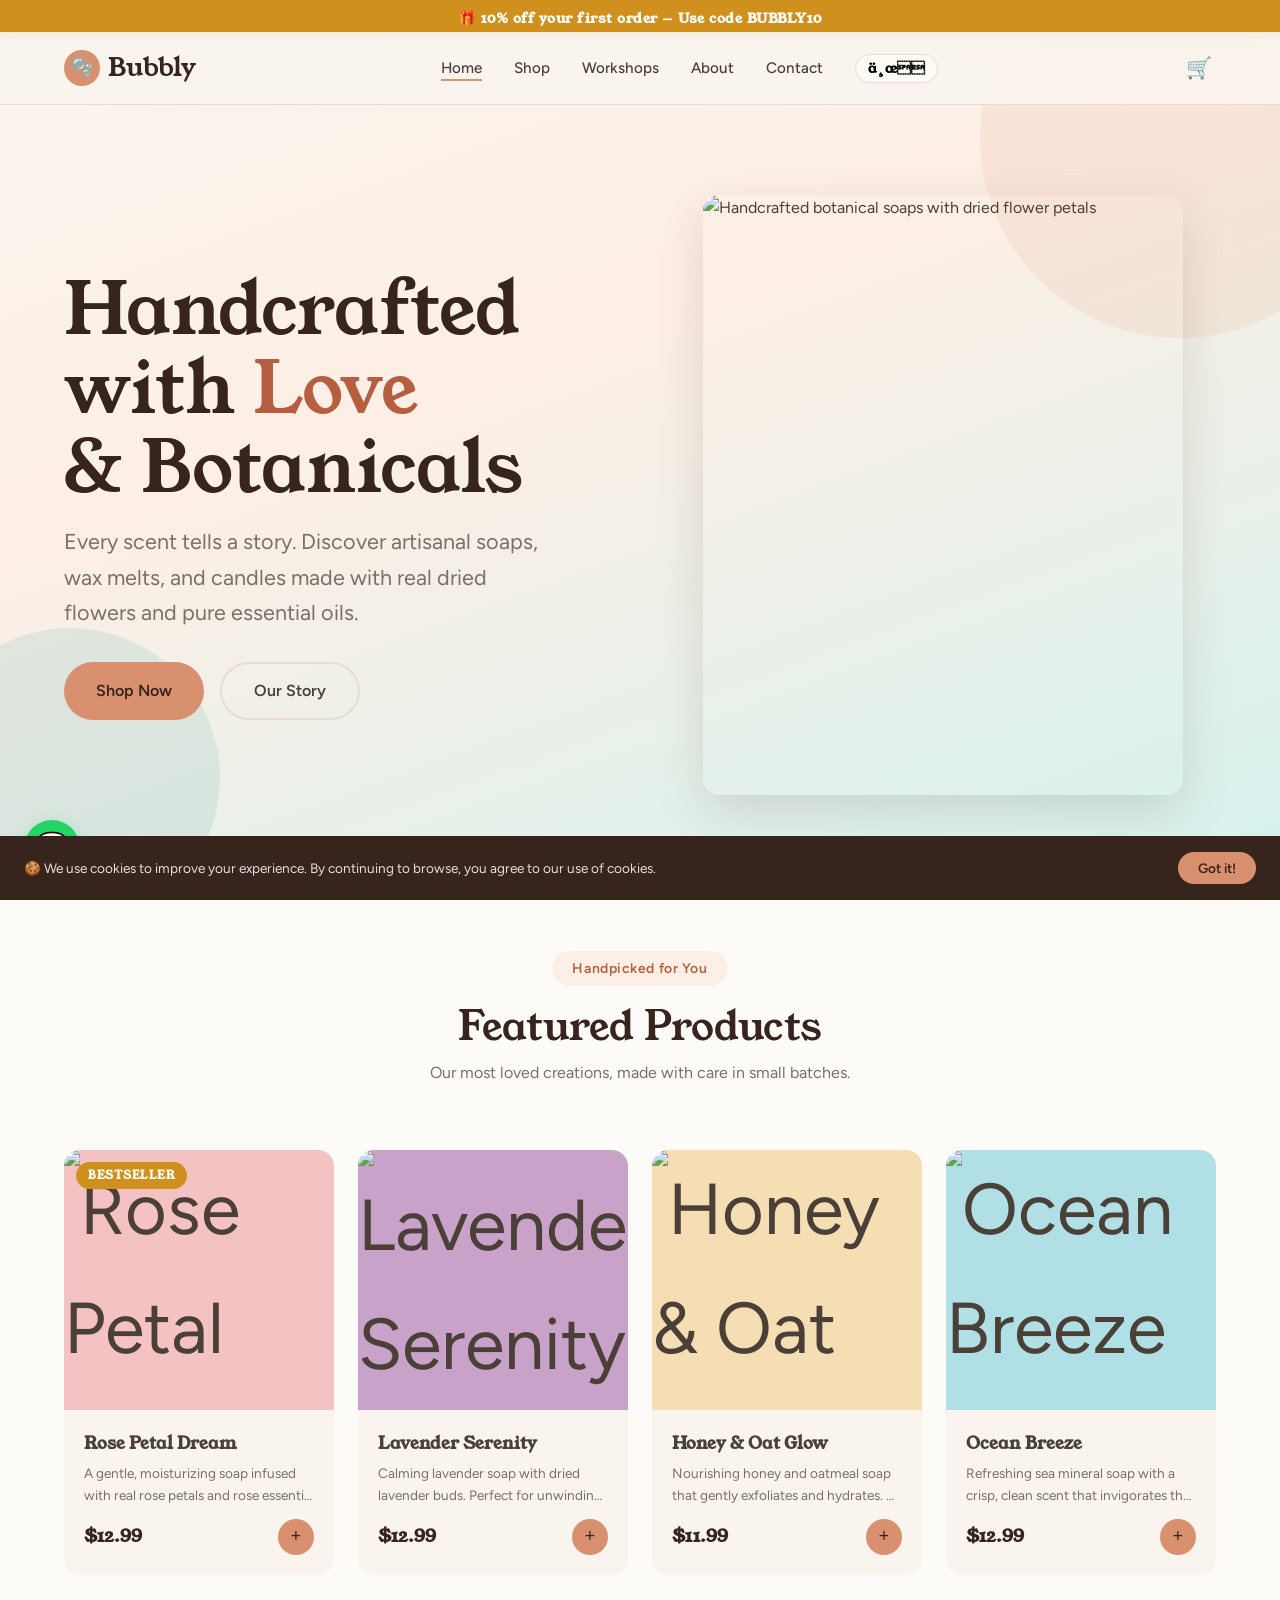
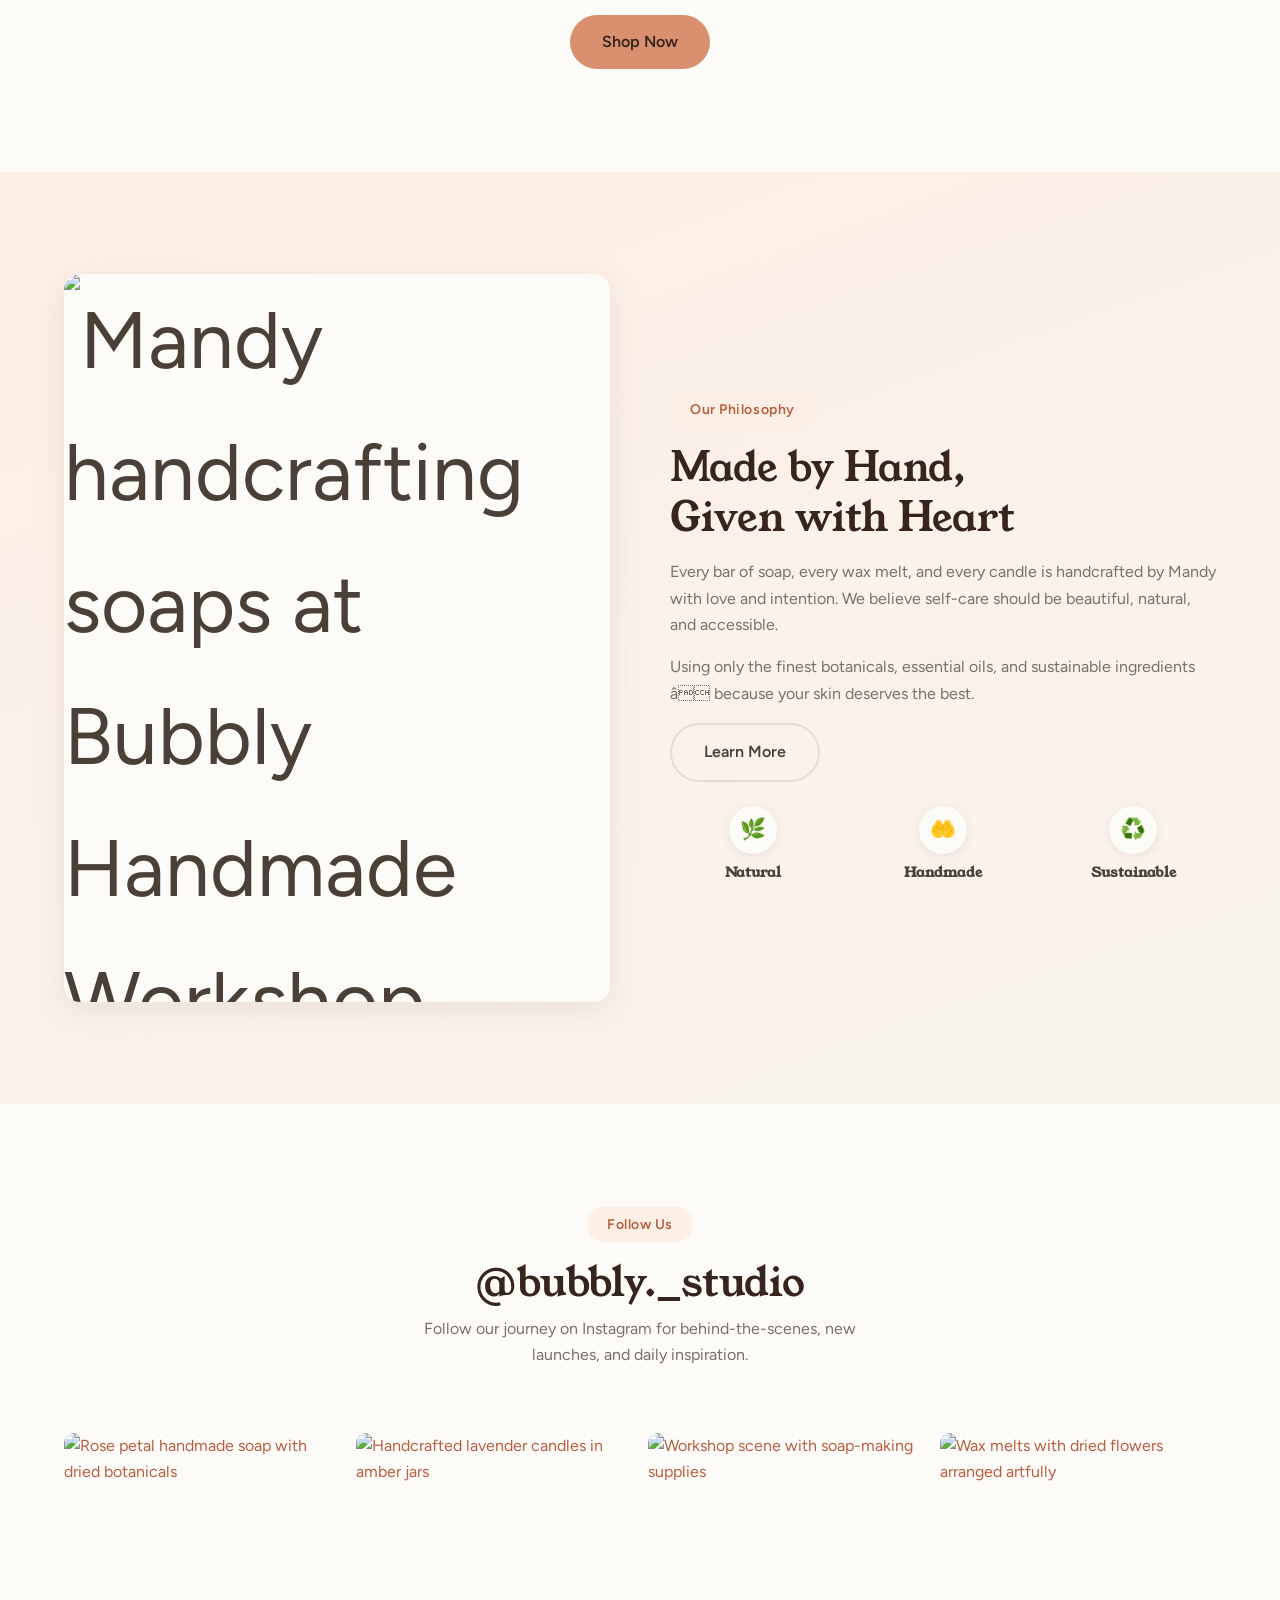
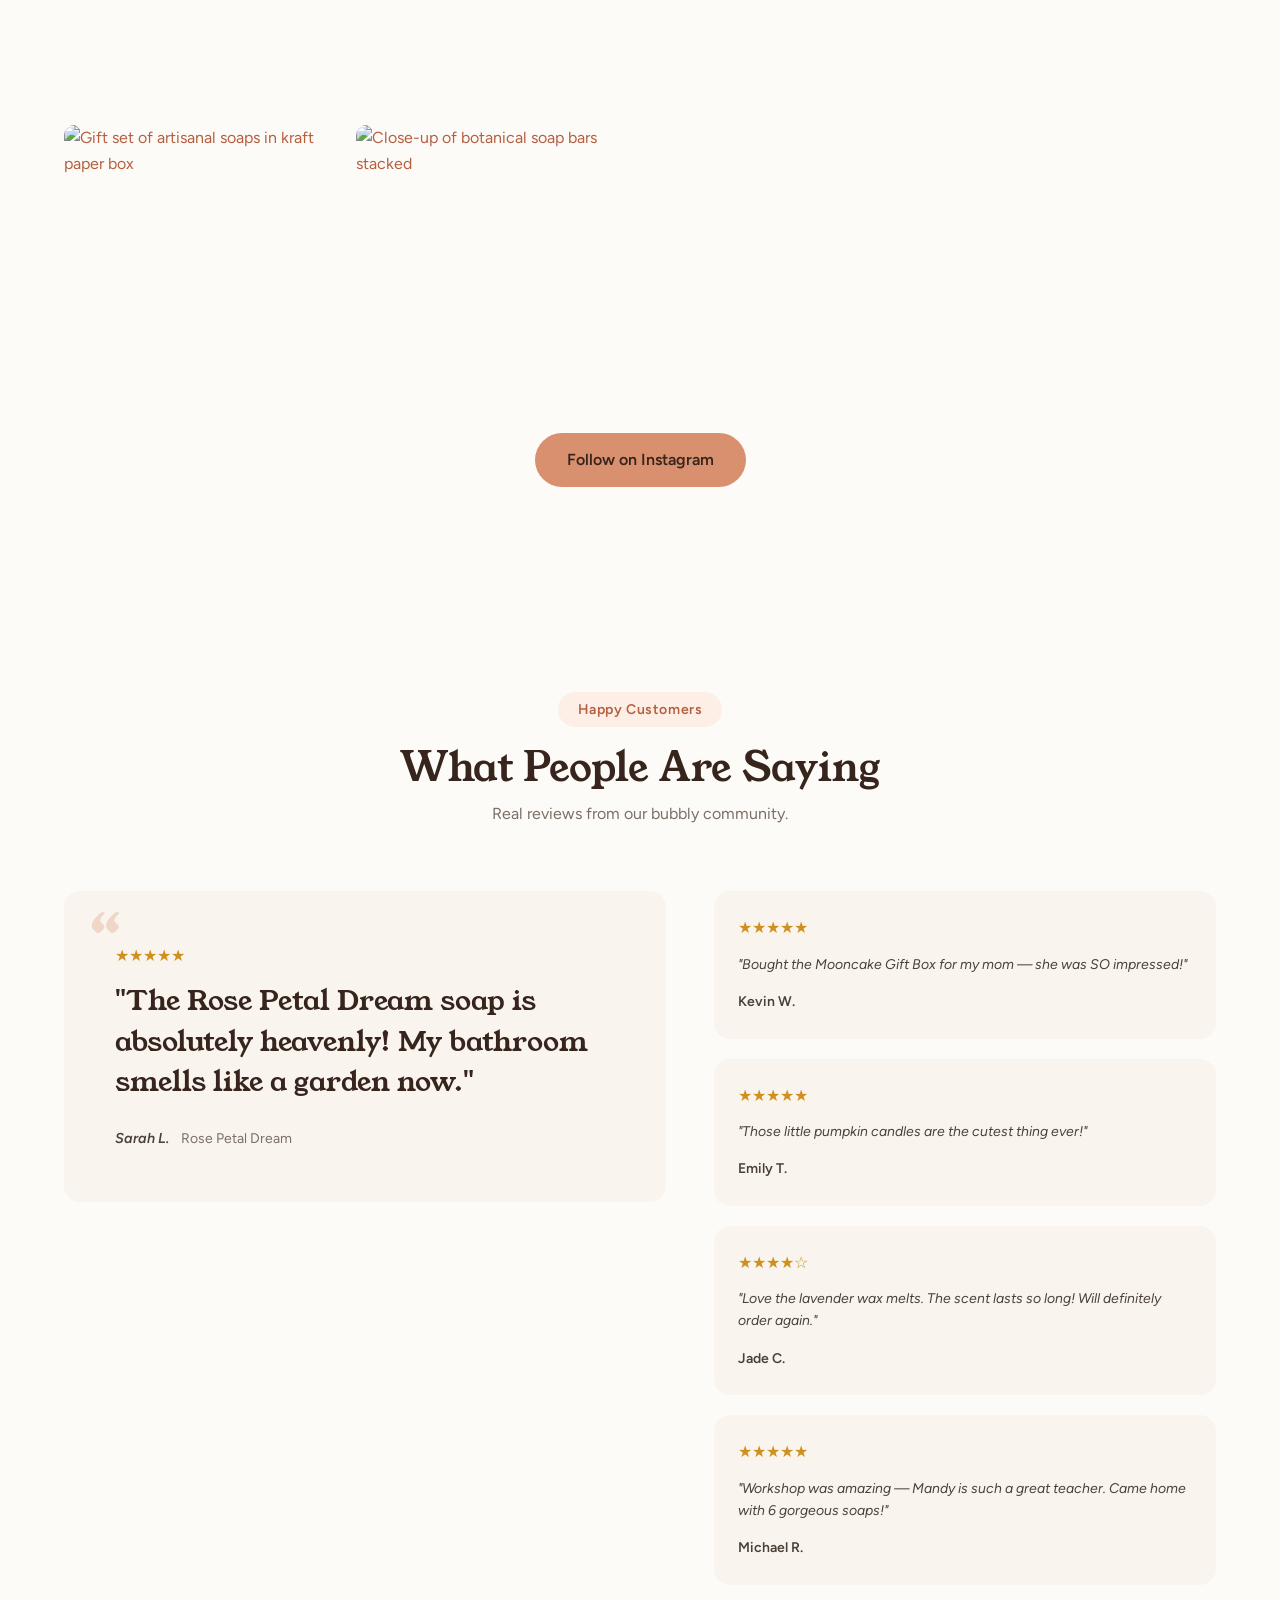
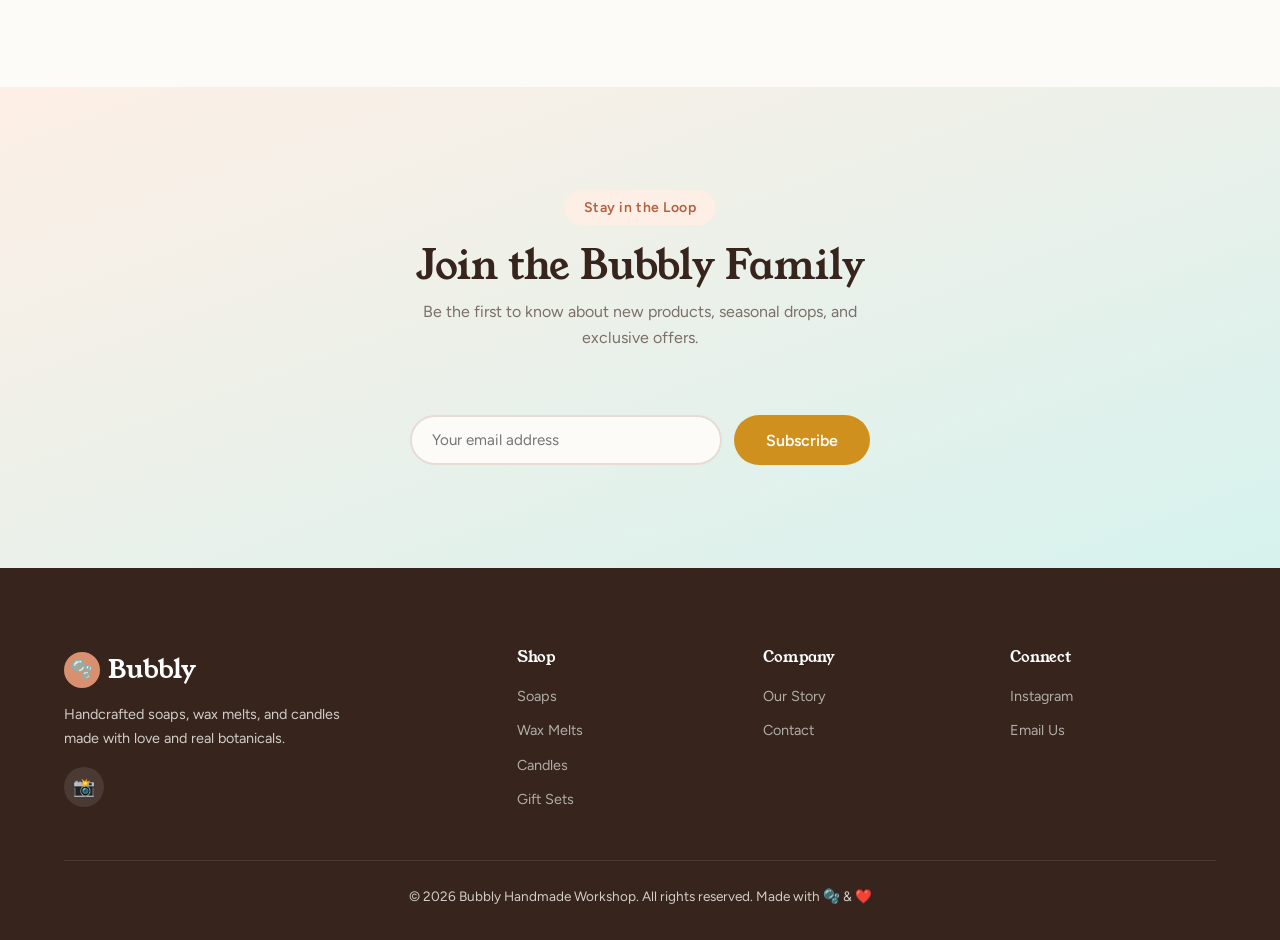
==== commit ae7cd209: "fix: remove bad data-i18n keys from testimonials/newsletter" ====
--- a/index.html
+++ b/index.html
@@ -129,9 +129,9 @@
     <section class="testimonials section">
         <div class="container">
             <div class="section-header">
-                <span class="section-tag" data-i18n="testimonialsTag">Happy Customers</span>
-                <h2 data-i18n="testimonialsTitle">What People Are Saying</h2>
-                <p data-i18n="testimonialsSub">Real reviews from our bubbly community.</p>
+                <span class="section-tag">Happy Customers</span>
+                <h2>What People Are Saying</h2>
+                <p>Real reviews from our bubbly community.</p>
             </div>
             <div class="testimonial-featured">
                 <!-- Populated dynamically by bubbly-reviews.js -->
@@ -143,9 +143,9 @@
     <section class="newsletter section">
         <div class="container">
             <div class="section-header">
-                <span class="section-tag" data-i18n="newsletterTag">Stay in the Loop</span>
-                <h2 data-i18n="newsletterTitle">Join the Bubbly Family</h2>
-                <p data-i18n="newsletterSub">Be the first to know about new products, seasonal drops, and exclusive offers.</p>
+                <span class="section-tag">Stay in the Loop</span>
+                <h2>Join the Bubbly Family</h2>
+                <p>Be the first to know about new products, seasonal drops, and exclusive offers.</p>
             </div>
             <form class="newsletter-form" id="newsletter-form">
                 <input type="email" placeholder="Your email address" required>
